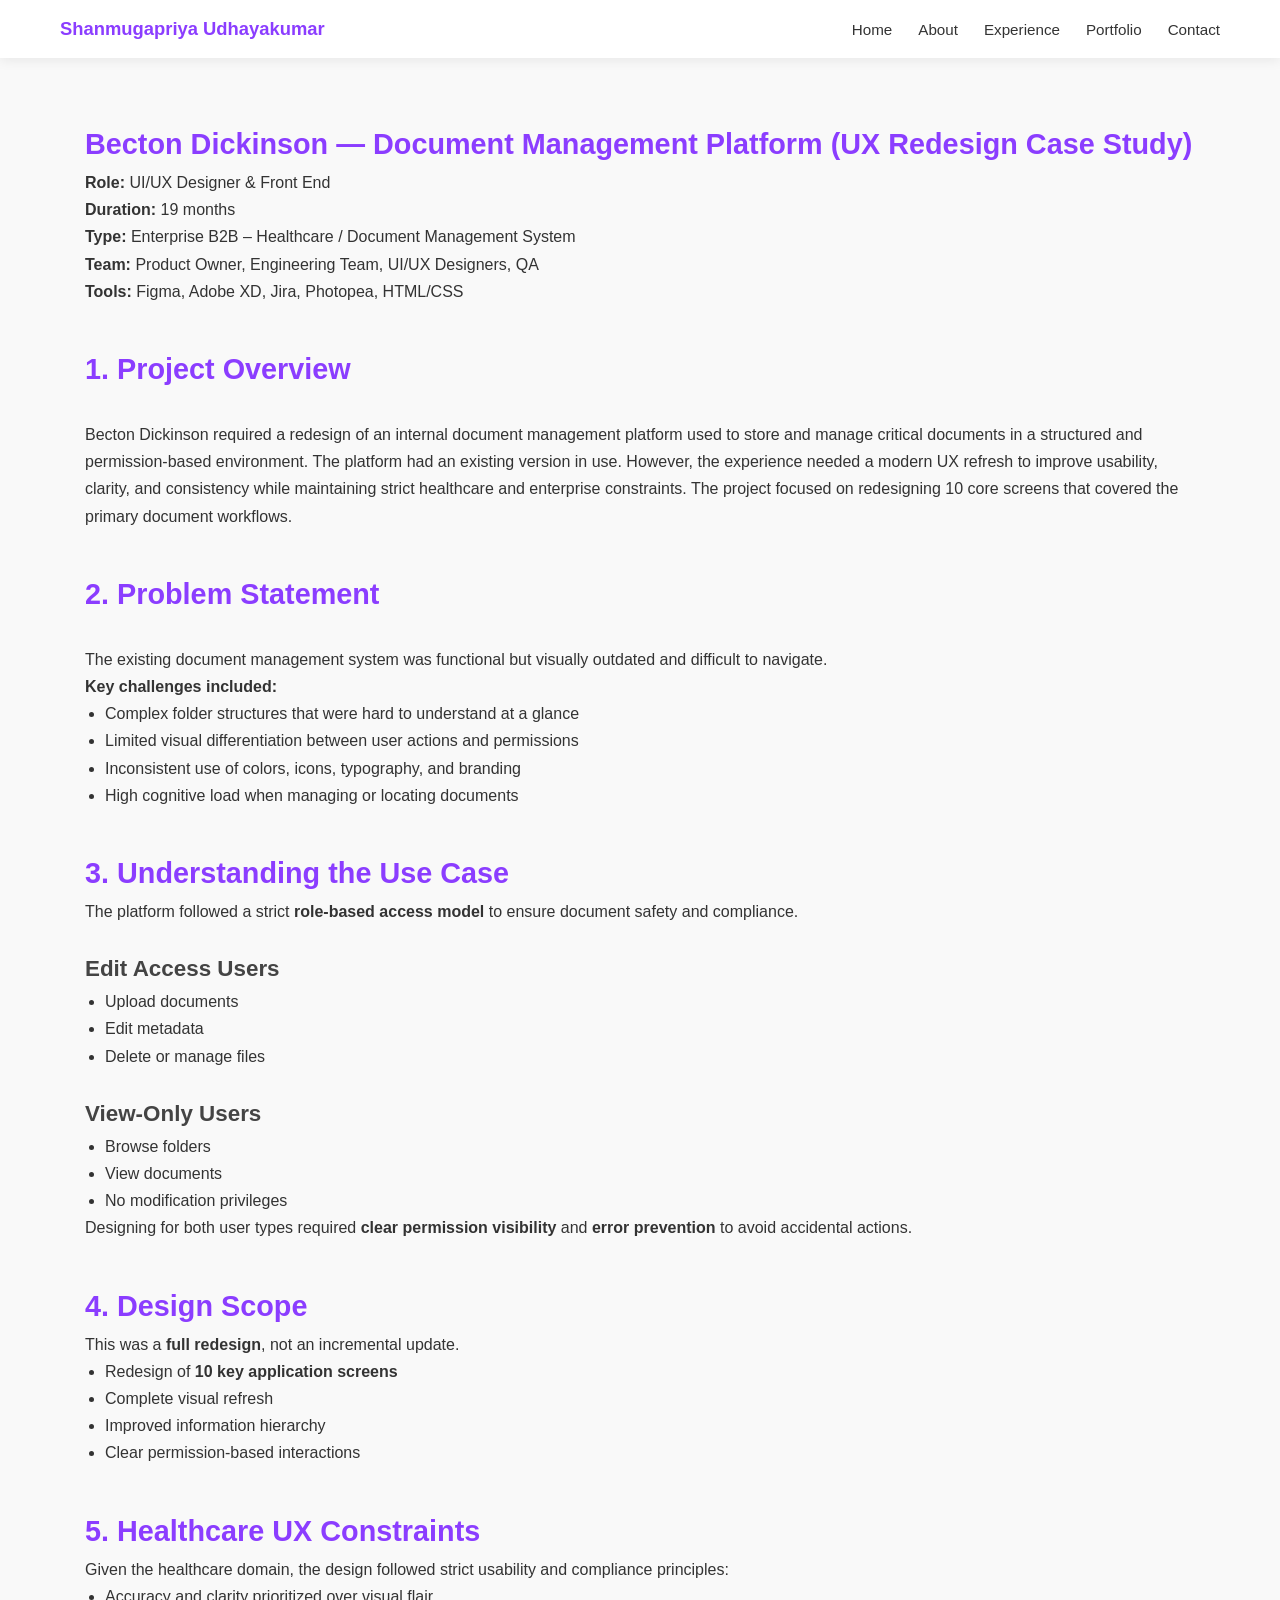
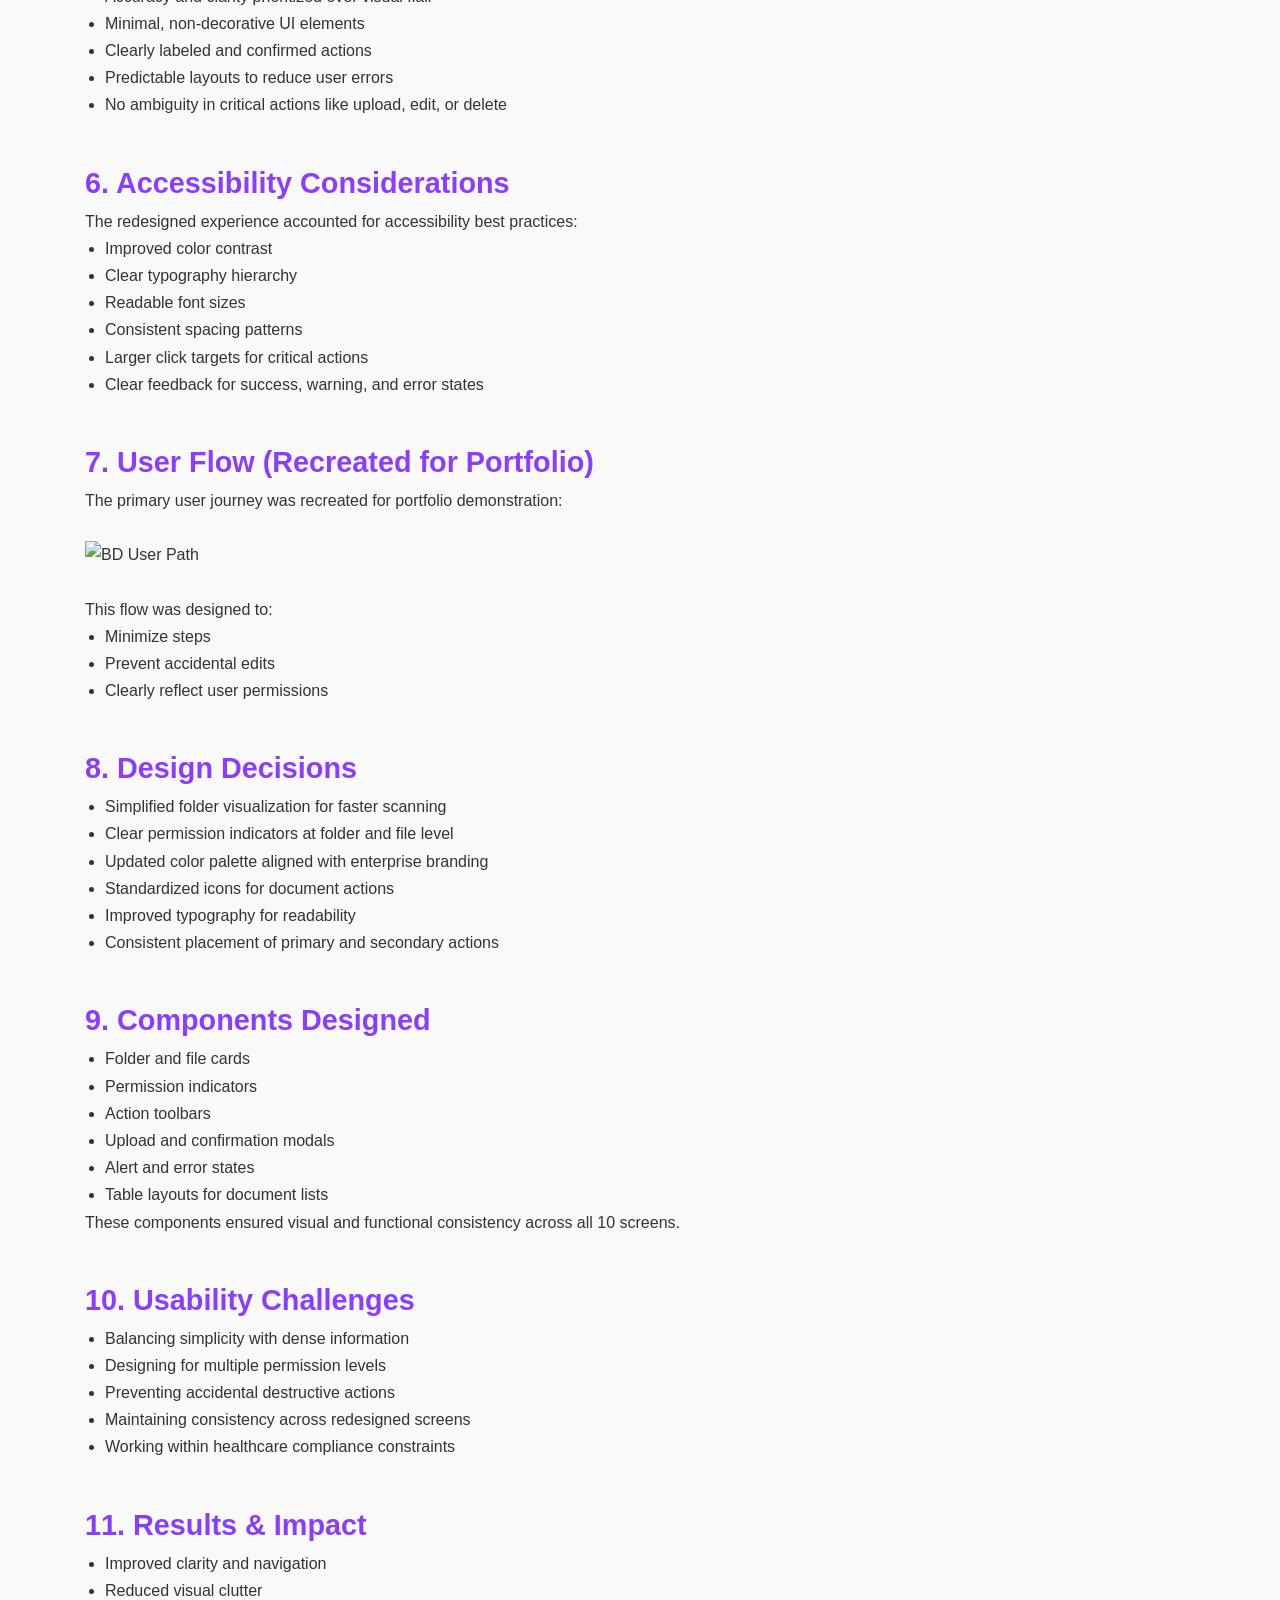
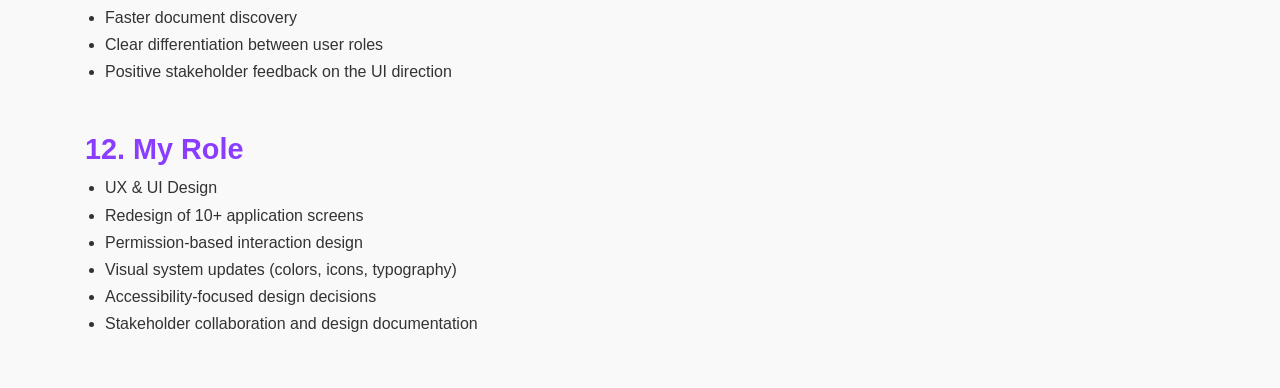
==== projects/bd.html @ 373b6cbd "Add files via upload" ====
<!DOCTYPE html>
<html lang="en">
<head>
    <meta charset="UTF-8">
    <meta name="viewport" content="width=device-width, initial-scale=1.0">
    <title>Becton Dickinson Case Study</title>
    <link rel="stylesheet" href="../css/style.css" />
    <style>
        /* ----------- PAGE CONTENT STYLES ----------- */

        .case-study-container {
            max-width: 1150px;
            margin: 120px auto 50px;
            padding: 0 20px;
            line-height: 1.7;
        }

        .case-study-container h2 {
            margin-top: 40px;
            color: #8b3dff;
            font-size: 1.8rem;
        }

        .case-study-container h3 {
            margin-top: 25px;
            color: #444;
            font-size: 1.4rem;
        }

        .case-study-container p,
        .case-study-container li {
            font-size: 1rem;
            color: #333;
        }

        .case-study-container ul {
            margin-left: 20px;
        }

        /* Responsive */
        @media (max-width: 768px) {
            .case-study-container {
                margin-top: 100px;
            }
            .case-study-container h2 {
                font-size: 1.5rem;
            }
            .case-study-container h3 {
                font-size: 1.2rem;
            }
        }
    </style>
</head>

<body style="background-color: #f9f9f9;">

<header class="cs-navbar">
  <div class="cs-nav-wrapper">

    <div class="cs-logo">
      Shanmugapriya <span>Udhayakumar</span>
    </div>

    <input type="checkbox" id="cs-menu-toggle" />
    <label for="cs-menu-toggle" class="cs-hamburger">
      <span></span>
      <span></span>
      <span></span>
    </label>

    <nav class="cs-nav-links">
      <a href="../index.html#home">Home</a>
      <a href="../index.html#about">About</a>
      <a href="../index.html#experience">Experience</a>
      <a href="../index.html#portfolio">Portfolio</a>
      <a href="../index.html#contact">Contact</a>
    </nav>

  </div>
</header>


<!-- ================= CASE STUDY CONTENT ================= -->

<div class="case-study-container">

    <h2>Becton Dickinson — Document Management Platform (UX Redesign Case Study)</h2>

    <p><strong>Role:</strong> UI/UX Designer & Front End<br>
    <strong>Duration:</strong> 19 months<br>
    <strong>Type:</strong> Enterprise B2B – Healthcare / Document Management System<br>
    <strong>Team:</strong> Product Owner, Engineering Team, UI/UX Designers, QA <br>
    <strong>Tools:</strong> Figma, Adobe XD, Jira, Photopea, HTML/CSS </p>

    <h2>1. Project Overview</h2><br>
    <p>
        Becton Dickinson required a redesign of an internal document management platform used to store and manage critical documents in a structured and permission-based environment.

The platform had an existing version in use. However, the experience needed a modern UX refresh to improve usability, clarity, and consistency while maintaining strict healthcare and enterprise constraints.

The project focused on redesigning 10 core screens that covered the primary document workflows.
    </p>

    

    <h2>2. Problem Statement</h2><br>
    <p>The existing document management system was functional but visually outdated and difficult to navigate.</p>
    <p><strong>Key challenges included:</strong></p>
    <ul>
        <li>Complex folder structures that were hard to understand at a glance</li>
        <li>Limited visual differentiation between user actions and permissions</li>
        <li>Inconsistent use of colors, icons, typography, and branding</li>
        <li>High cognitive load when managing or locating documents</li>

    </ul>
    

    <h2>3. Understanding the Use Case</h2>

<p>The platform followed a strict <strong>role-based access model</strong> to ensure document safety and compliance.</p>

<h3>Edit Access Users</h3>
<ul>
  <li>Upload documents</li>
  <li>Edit metadata</li>
  <li>Delete or manage files</li>
</ul>

<h3>View-Only Users</h3>
<ul>
  <li>Browse folders</li>
  <li>View documents</li>
  <li>No modification privileges</li>
</ul>

<p>
Designing for both user types required <strong>clear permission visibility</strong> and
<strong>error prevention</strong> to avoid accidental actions.
</p>


<h2>4. Design Scope</h2>

<p>This was a <strong>full redesign</strong>, not an incremental update.</p>

<ul>
  <li>Redesign of <strong>10 key application screens</strong></li>
  <li>Complete visual refresh</li>
  <li>Improved information hierarchy</li>
  <li>Clear permission-based interactions</li>
</ul>


<h2>5. Healthcare UX Constraints</h2>

<p>Given the healthcare domain, the design followed strict usability and compliance principles:</p>

<ul>
  <li>Accuracy and clarity prioritized over visual flair</li>
  <li>Minimal, non-decorative UI elements</li>
  <li>Clearly labeled and confirmed actions</li>
  <li>Predictable layouts to reduce user errors</li>
  <li>No ambiguity in critical actions like upload, edit, or delete</li>
</ul>


<h2>6. Accessibility Considerations</h2>

<p>The redesigned experience accounted for accessibility best practices:</p>

<ul>
  <li>Improved color contrast</li>
  <li>Clear typography hierarchy</li>
  <li>Readable font sizes</li>
  <li>Consistent spacing patterns</li>
  <li>Larger click targets for critical actions</li>
  <li>Clear feedback for success, warning, and error states</li>
</ul>


<h2>7. User Flow (Recreated for Portfolio)</h2>

<p>The primary user journey was recreated for portfolio demonstration:</p>

<p>
<br>
<img src="../images/UserPermissionBasedDocumentManagementFlow.png" alt="BD User Path" style="width: 100%; height: 100%;">
</p><br>

<p>This flow was designed to:</p>
<ul>
  <li>Minimize steps</li>
  <li>Prevent accidental edits</li>
  <li>Clearly reflect user permissions</li>
</ul>


<h2>8. Design Decisions</h2>

<ul>
  <li>Simplified folder visualization for faster scanning</li>
  <li>Clear permission indicators at folder and file level</li>
  <li>Updated color palette aligned with enterprise branding</li>
  <li>Standardized icons for document actions</li>
  <li>Improved typography for readability</li>
  <li>Consistent placement of primary and secondary actions</li>
</ul>


<h2>9. Components Designed</h2>

<ul>
  <li>Folder and file cards</li>
  <li>Permission indicators</li>
  <li>Action toolbars</li>
  <li>Upload and confirmation modals</li>
  <li>Alert and error states</li>
  <li>Table layouts for document lists</li>
</ul>

<p>These components ensured visual and functional consistency across all 10 screens.</p>


<h2>10. Usability Challenges</h2>

<ul>
  <li>Balancing simplicity with dense information</li>
  <li>Designing for multiple permission levels</li>
  <li>Preventing accidental destructive actions</li>
  <li>Maintaining consistency across redesigned screens</li>
  <li>Working within healthcare compliance constraints</li>
</ul>


<h2>11. Results & Impact</h2>

<ul>
  <li>Improved clarity and navigation</li>
  <li>Reduced visual clutter</li>
  <li>Faster document discovery</li>
  <li>Clear differentiation between user roles</li>
  <li>Positive stakeholder feedback on the UI direction</li>
</ul>


<h2>12. My Role</h2>

<ul>
  <li>UX & UI Design</li>
  <li>Redesign of 10+ application screens</li>
  <li>Permission-based interaction design</li>
  <li>Visual system updates (colors, icons, typography)</li>
  <li>Accessibility-focused design decisions</li>
  <li>Stakeholder collaboration and design documentation</li>
</ul>

  


</div>

</body>
</html>
---- css/style.css ----
* {
  margin: 0;
  padding: 0;
  box-sizing: border-box;
}

body {
  font-family: 'Inter', sans-serif;
  color: #222;
  background-color: #fff;
}

/* NAVBAR */
.navbar {
  position: fixed;
  top: 0;
  width: 100%;
  background: transparent;
  display: flex;
  justify-content: space-between;
  align-items: center;
  padding: 18px 60px;
  z-index: 1000;
  transition: background 0.2s ease-in-out, box-shadow 0.2s ease-in-out;
}

/* instant background change when scrolled */
body.scrolled .navbar {
  background: #fff;
  box-shadow: 0 2px 10px rgba(0, 0, 0, 0.08);
}

/* LOGO */
.logo {
  font-weight: 700;
  font-size: 1.1rem;
  color: transparent;
  transition: color 0.2s ease-in-out;
}

body.scrolled .logo {
  color: #8b3dff;
}

.logo span {
  font-weight: 700;
}

/* NAV LINKS */
.nav-links {
  display: flex;
  list-style: none;
  gap: 25px;
}

.nav-links a {
  text-decoration: none;
  color: #fff;
  font-weight: 500;
  transition: color 0.2s ease-in-out;
}

body.scrolled .nav-links a {
  color: #000;
}

.nav-links a:hover {
  opacity: 0.8;
}

/* HAMBURGER MENU */
.menu-toggle {
  display: none;
}

.menu-icon {
  display: none;
  font-size: 1.8rem;
  cursor: pointer;
  color: #8b3dff;
  transition: color 0.2s ease-in-out;
}

/* RESPONSIVE STYLES */

@media (max-width: 1024px) {
  .navbar {
    background: #fff;
    padding: 15px 30px;
    box-shadow: 0 2px 10px rgba(0, 0, 0, 0.08);
    position: fixed;
    top: 0;
    width: 100%;
  }

  /* Always visible logo on smaller devices */
  .logo {
    font-size: 1rem;
    color: #8b3dff;
  }

  .nav-links {
    position: absolute;
    top: 47px;
    right: 0;
    width: 100%;
    background: #fff;
    flex-direction: column;
    align-items: center;
    display: none;
    gap: 20px;
    padding: 20px 0;
    box-shadow: 0 2px 10px rgba(0, 0, 0, 0.08);
  }

  .nav-links a {
    color: #8b3dff;
  }

  /* Hamburger icon visible always */
  .menu-icon {
    display: block;
    position: absolute;
    right: 30px;
    
    color: #8b3dff;
  }

  .menu-toggle:checked + .menu-icon + nav .nav-links {
    display: flex;
  }

  /* Disable scroll effect on mobile/tablet */
  body.scrolled .navbar {
    background: #fff;
    box-shadow: 0 2px 10px rgba(0, 0, 0, 0.08);
  }

  body.scrolled .logo {
    color: #8b3dff;
  }
}

/* HERO SECTION */
.hero {
  background: #8b3dff;
  color: #fff;
  display: flex;
  align-items: center;
  justify-content: space-between;
  padding: 180px 60px;
  flex-wrap: wrap;
  gap: 40px;
}

.hero-content {
  flex: 1 1 500px;
  max-width: 600px;
  margin-left: 100px; /* bring content slightly right */
}

.hero h1 {
  font-size: 3.2rem;
  line-height: 1.2;
  margin: 10px 0;
}

.hero h3 {
  margin-bottom: 20px;
}

.hero p {
  margin-bottom: 25px;
  line-height: 1.6;
}

.hero-buttons {
  display: flex;
  gap: 15px;
  flex-wrap: wrap;
}

.btn {
  padding: 12px 24px;
  border-radius: 25px;
  text-decoration: none;
  font-weight: 600;
  transition: all 0.3s ease;
}

.primary {
  background: #f06292;
  color: #fff;
}

.secondary {
  background: #fff;
  color: #8b3dff;
}

.outline {
  background: rgba(255, 255, 255, 0.1);
  border: 1px solid #fff;
  color: #fff;
}

.btn:hover {
  transform: scale(1.05);
}

/* HERO IMAGE */
.hero-img {
  flex: 1 1 300px;
  display: flex;
  align-items: center;
  justify-content: center;
  margin-right: 40px; /* bring image slightly left */
}

.img-circle {
  width: 304px;
  height: 304px;
  border-radius: 50%;
  background: #ffeb3b;
  border: 8px solid #e85dff;
  display: flex;
  align-items: center;
  justify-content: center;
  overflow: hidden;
  box-shadow: 0 10px 25px rgba(0, 0, 0, 0.2);
}

.img-circle img {
  width: 100%;
  height: auto;
}

/* RESPONSIVE DESIGN */
@media (max-width: 1024px) {
  .hero {
    padding: 120px 40px;
    flex-direction: column-reverse;
    text-align: center;
  }

  .hero-content {
    margin-left: 0;
  }

  .hero-img {
    margin-right: 0;
    margin-bottom: 30px;
  }
}

@media (max-width: 600px) {
  .hero {
    padding: 100px 30px;
  }

  .hero h1 {
    font-size: 2.2rem;
  }

  .img-circle {
    width: 250px;
    height: 250px;
  }
}


/* ABOUT SECTION */
.about {
  padding: 120px 80px;
  background: #f9f9f9;
}

.about h2 {
  text-align: center;
  font-size: 2rem;
  margin-bottom: 10px;
}

.subtitle {
  text-align: center;
  color: #666;
  margin-bottom: 50px;
}

.about-container {
  display: flex;
  justify-content: space-between;
  gap: 60px;
  flex-wrap: wrap;
}

.about-text {
  flex: 1;
  min-width: 320px;
}

.about-text p {
  line-height: 1.6;
  margin-bottom: 15px;
}

.about-cards {
  display: flex;
  gap: 20px;
  margin-top: 25px;
  flex-wrap: wrap;
}

.card {
  background: #fff;
  border-radius: 10px;
  box-shadow: 0 3px 8px rgba(0,0,0,0.1);
  padding: 20px;
  text-align: center;
  flex: 1;
}

.card i {
  font-size: 24px;
  display: block;
  margin-bottom: 10px;
}

.education {
  flex: 1;
  min-width: 320px;
}

.education h3 {
  margin-bottom: 20px;
}

.education ul {
  list-style: none;
  display: flex;
  flex-direction: column;
  gap: 15px;
}

.education li {
  background: #fff;
  border-left: 4px solid #8b3dff;
  padding: 15px 20px;
  border-radius: 6px;
  box-shadow: 0 2px 8px rgba(0,0,0,0.1);
}

.education span {
  font-size: 0.9rem;
  color: #666;
}

/* WHY DESIGNING */
.why-designing {
  position: relative;
  background: linear-gradient(135deg, #f8f4ff, #ffffff);
  text-align: center;
  padding: 120px 80px;
  overflow: hidden;
}

.why-designing h2 {
  color: #8b3dff;
  font-size: 2rem;
  margin-bottom: 40px;
}

.why-designing p {
  max-width: 900px;
  margin: 0 auto 25px;
  color: #333;
  line-height: 1.7;
  font-size: 1.05rem;
}

/* FLOATING ICONS NEAR TEXT */
.float-icon {
  position: absolute;
  font-size: 1.8rem;
  color: #8b3dff;
  opacity: 0.5;
  user-select: none;
  animation: float 3s ease-in-out infinite;
}

/* Gentle float animation */
@keyframes float {
  0%, 100% { transform: translateY(0); }
  50% { transform: translateY(-8px); }
}

/* New placement — near content */
.icon-1 { top: 90px; left: 15%; animation-delay: 0s; }
.icon-2 { top: 230px; right: 12%; animation-delay: 0.5s; }
.icon-3 { bottom: 150px; left: 18%; animation-delay: 1s; }
.icon-4 { bottom: 90px; right: 15%; animation-delay: 1.5s; }

/* RESPONSIVE */
@media (max-width: 992px) {
  .float-icon {
    font-size: 1.4rem;
    opacity: 0.45;
  }
  .icon-1 { left: 10%; }
  .icon-2 { right: 8%; }
  .icon-3 { left: 12%; }
  .icon-4 { right: 10%; }
}

@media (max-width: 600px) {
  .float-icon {
    font-size: 1.1rem;
    opacity: 0.4;
  }
  .icon-1 { top: 70px; left: 8%; }
  .icon-2 { top: 180px; right: 6%; }
  .icon-3 { bottom: 130px; left: 10%; }
  .icon-4 { bottom: 70px; right: 8%; }
}


/* SKILLS SECTION */
.skills-section {
  padding: 120px 80px;
  background: #fff;
  text-align: center;
}

.skills-section h2 {
  font-size: 2rem;
  margin-bottom: 10px;
}

.skills-section .subtitle {
  color: #666;
  margin-bottom: 50px;
}

.skills-grid {
  display: grid;
  grid-template-columns: repeat(auto-fit, minmax(250px, 1fr));
  gap: 30px;
}

.skill-card {
  background: #f9f9f9;
  border-radius: 16px;
  padding: 30px;
  text-align: left;
  box-shadow: 0 4px 10px rgba(0,0,0,0.05);
  transition: all 0.3s;
}

.skill-card:hover {
  transform: translateY(-5px);
  box-shadow: 0 6px 15px rgba(0,0,0,0.1);
}

.skill-card h3 {
  font-size: 1.2rem;
  margin-bottom: 15px;
  color: #222;
}

.skill-card h3 span {
  margin-right: 8px;
}

.tags {
  display: flex;
  flex-wrap: wrap;
  gap: 8px;
}

.tags span {
  background: #fff;
  padding: 6px 12px;
  border-radius: 20px;
  border: 1px solid #ddd;
  font-size: 0.9rem;
  color: #444;
}

/* WORK EXPERIENCE */

.experience-section {
  background: #f9f9f9;
  padding: 120px 80px;
  text-align: center;
}

.experience-section h2 {
  font-size: 2rem;
  margin-bottom: 10px;
}

.experience-section .subtitle {
  color: #666;
  margin-bottom: 60px;
}

.timeline {
  position: relative;
  max-width: 800px;
  margin: 0 auto;
  display: flex;
  flex-direction: column;
  gap: 40px;
}

.timeline::before {
  content: "";
  position: absolute;
  left: 20px;
  top: 0;
  bottom: 0;
  width: 3px;
  background: #d3b5ff;
}

.timeline-item {
  display: flex;
  align-items: flex-start;
  gap: 20px;
  position: relative;
}

.timeline-icon {
  background: rgb(233 213 255);
  color: #fff;
  font-size: 20px;
  padding: 10px;
  border-radius: 50%;
  width: 45px;
  height: 45px;
  display: flex;
  align-items: center;
  justify-content: center;
  box-shadow: 0 3px 8px rgba(0, 0, 0, 0.15);
  transition: all 0.3s ease;
}

.timeline-content {
  background: #fff;
  padding: 20px 25px;
  border-radius: 12px;
  box-shadow: 0 3px 8px rgba(0, 0, 0, 0.1);
  text-align: left;
  flex: 1;
  transition: all 0.3s ease;
}

.timeline-content h3 {
  font-size: 1.1rem;
  font-weight: 600;
  margin-bottom: 5px;
}

.company {
  color: #8b3dff;
  font-weight: 500;
  margin-bottom: 3px;
}

/*.date {
  color: #666;
  font-size: 0.9rem;
} */

/* LIGHT COLOR VARIATION ON HOVER */
.timeline-item:hover .timeline-content {
  background: #f7f0ff; /* Light lavender shade */
  box-shadow: 0 6px 20px rgba(139, 61, 255, 0.15);
  transform: translateY(-4px);
}

.timeline-item:hover .timeline-icon {
  background: #d9bfff; /* Softer purple */
  color: #fff;
  box-shadow: 0 4px 12px rgba(139, 61, 255, 0.25);
  transform: scale(1.05);
}

/* RESPONSIVE */
@media (max-width: 768px) {
  .why-designing,
  .skills-section,
  .experience-section {
    padding: 80px 30px;
  }

  .timeline::before {
    left: 10px;
  }

  .timeline-item {
    gap: 15px;
  }

  .timeline-icon {
    width: 40px;
    height: 40px;
    font-size: 18px;
  }
}

/* FEATURED PROJECTS */
.featured-projects {
  background: #fff;
  padding: 120px 80px;
  text-align: center;
}

.featured-projects h2 {
  font-size: 2rem;
  font-weight: 700;
  margin-bottom: 8px;
  color: #222;
}

.featured-projects .subtitle {
  color: #666;
  margin-bottom: 60px;
}

.projects-grid {
  display: grid;
  grid-template-columns: repeat(auto-fit, minmax(340px, 1fr));
  gap: 40px;
  justify-content: center;
}

/* CARD STYLING */
.project-card {
  background: #fff;
  border-radius: 20px;
  overflow: hidden;
  box-shadow: 0 5px 15px rgba(0, 0, 0, 0.08);
  transition: all 0.3s ease;
  display: flex;
  flex-direction: column;
}

.project-card:hover {
  transform: translateY(-8px);
  box-shadow: 0 10px 25px rgba(0, 0, 0, 0.15);
}

/* Gradient Headers */
.project-header {
  padding: 25px;
  color: #fff;
  border-top-left-radius: 20px;
  border-top-right-radius: 20px;
}

.project-card.cartier .project-header {
  background: linear-gradient(135deg, #2b2b2b, #a58b68);
}

.project-card.loanlogics .project-header {
  background: linear-gradient(135deg, #5a00d6, #9d4dff);
}

.project-card.becton .project-header {
  background: linear-gradient(135deg, #b30086, #d85bff);
}

/* Photo Inspiration Application */
.project-card.photoapp .project-header {
  background: linear-gradient(135deg, #0072ff, #00c6ff); /* blue gradient */
}


.project-header h3 {
  font-size: 1.4rem;
  font-weight: 700;
  margin-bottom: 5px;
}

.project-header .date {
  font-size: 0.9rem;
  opacity: 0.9;
}

/* BODY */
.project-body {
  padding: 28px;
  text-align: left;
}

.project-body .desc {
  color: #444;
  line-height: 1.6;
  margin-bottom: 15px;
}

.project-body h4 {
  font-size: 1rem;
  color: #111;
  margin-bottom: 10px;
  font-weight: 600;
}



/* Bulleted List */
.project-body ul {
  list-style: disc;
  margin-left: 20px;
  margin-bottom: 20px;
  line-height: 1.7;
}

.project-body ul li {
  margin-bottom: 8px;
  color: #000; /* text stays black */
}

.project-body ul li::marker {
  color: rgb(147, 51, 234); /* only bullet is purple */
  font-size: 1.2rem; /* increase bullet size slightly */
}


/* Tags */
.tags {
  display: flex;
  flex-wrap: wrap;
  gap: 8px;
  margin-bottom: 18px;
}

.tags span {
  background: rgba(139, 61, 255, 0.1);
  color: #8b3dff;
  padding: 6px 12px;
  border-radius: 20px;
  font-size: 0.85rem;
  font-weight: 500;
}

/* Button + Arrow Animation */
.project-btn {
  display: inline-flex;
  align-items: center;
  justify-content: center;
  gap: 6px;
  padding: 12px 18px;
  background: linear-gradient(135deg, #7c2fff, #a96dff);
  color: #fff;
  border-radius: 12px;
  text-decoration: none;
  font-weight: 600;
  transition: all 0.3s ease;
}

.project-btn .arrow {
  transition: transform 0.3s ease;
}

.project-btn:hover {
  background: linear-gradient(135deg, #5e1bcc, #8b3dff);
  transform: translateY(-2px);
}

.project-btn:hover .arrow {
  transform: translateX(4px);
}

/* POPUP OVERLAY */
.popup-overlay {
  display: none;
  position: fixed;
  top: 0; left: 0;
  width: 100%; height: 100%;
  background: rgba(0,0,0,0.6);
  backdrop-filter: blur(4px);
  justify-content: center;
  align-items: center;
  z-index: 9999;
}

.popup-overlay:target {
  display: flex;
}

.popup-content {
  background: #fff;
  padding: 40px;
  border-radius: 16px;
  max-width: 720px;
  width: 90%;
  text-align: left;
  box-shadow: 0 10px 30px rgba(0,0,0,0.25);
  animation: fadeIn 0.3s ease;
  position: relative;
}

.popup-content h3 {
  font-size: 1.5rem;
  color: #222;
  margin-bottom: 10px;
  font-weight: 700;
}

.popup-content h4.project-subtitle {
  color: #8b3dff;
  margin-bottom: 15px;
  font-weight: 600;
}

.popup-content ul {
  list-style: disc;
  margin-left: 20px;
  line-height: 1.7;
  color: #333;
}

.close-btn {
  position: absolute;
  top: 20px;
  right: 30px;
  text-decoration: none;
  font-size: 2rem;
  color: #666;
  transition: 0.3s;
}

.close-btn:hover {
  color: #000;
}

/* RESPONSIVE */
@media (max-width: 768px) {
  .featured-projects {
    padding: 80px 40px;
  }

  .projects-grid {
    grid-template-columns: 1fr;
    gap: 30px;
  }

  .popup-content {
    padding: 30px;
  }
}

@keyframes fadeIn {
  from { opacity: 0; transform: scale(0.95); }
  to { opacity: 1; transform: scale(1); }
}


/* LL-process-images */
.LL-process-images {
  display: grid;
  grid-template-columns: repeat(auto-fit, minmax(220px, 1fr));
  gap: 20px;
  max-width: 900px;
  margin: 20px 0 40px;
}

.LL-process-images img {
  width: 100%;
  height: auto;
  border-radius: 10px;
  box-shadow: 0 6px 18px rgba(0, 0, 0, 0.12);
}


/* CHALLENGES SECTION */
.challenges-section {
  background: linear-gradient(135deg, #faf7ff, #ffffff);
  text-align: center;
  padding: 120px 80px;
}

.challenges-section h2 {
  color: #8b3dff;
  font-size: 2rem;
  margin-bottom: 10px;
}

.challenges-section .subtitle {
  color: #666;
  font-size: 1.05rem;
  margin-bottom: 60px;
}

.challenge-container {
  display: flex;
  flex-direction: column;
  gap: 25px;
  max-width: 900px;
  margin: 0 auto;
}

.challenge-card {
  background: #fff;
  border-left: 5px solid #d3b5ff;
  padding: 25px 30px;
  border-radius: 10px;
  box-shadow: 0 4px 12px rgba(0, 0, 0, 0.05);
  text-align: left;
  transition: all 0.3s ease;
  position: relative;
}

.challenge-card:hover {
  background: #f7f0ff;
  transform: translateY(-4px);
  box-shadow: 0 8px 18px rgba(139, 61, 255, 0.15);
  border-left-color: #8b3dff;
}

.challenge-card p {
  color: #333;
  font-size: 1.05rem;
  line-height: 1.7;
  margin: 0;
}

.challenge-card::before {
  content: "💡";
  position: absolute;
  left: -38px;
  top: 22px;
  font-size: 1.2rem;
  opacity: 0.8;
}

/* INTRO CARD (first paragraph) */
.intro-card {
  border-left-color: #b18cff;
  background: #faf7ff;
}

/* RESPONSIVE */
@media (max-width: 768px) {
  .challenges-section {
    padding: 80px 30px;
  }

  .challenge-card {
    padding: 20px;
  }

  .challenge-card::before {
    left: -28px;
    top: 18px;
  }
}

@media (max-width: 480px) {
  .challenge-card {
    border-left-width: 4px;
    border-radius: 8px;
  }

  .challenge-card::before {
    display: none; /* Hide icons on very small screens for cleaner layout */
  }
}

/* Popup Background */
.popup-overlay {
  position: fixed;
  top: 0;
  left: 0;
  width: 100%;
  height: 100%;
  background: rgba(0,0,0,0.6);
  display: none;
  justify-content: center;
  align-items: center;
  z-index: 9999;
  padding: 20px;
}

/* Popup Box */
.popup-container {
  background: #fff;
  width: 90%;
  max-width: 800px;
  max-height: 90vh;
  overflow-y: auto;
  padding: 25px;
  border-radius: 12px;
  position: relative;
  box-sizing: border-box;
}

/* Close button */
.close-popup {
  position: absolute;
  right: 15px;
  top: 10px;
  font-size: 28px;
  cursor: pointer;
  color: #333;
}

/* Responsive Video Wrapper */
.responsive-video {
  width: 100%;
  position: relative;
  padding-bottom: 56.25%; /* 16:9 ratio */
  margin-bottom: 20px;
}

.responsive-video video {
  position: absolute;
  width: 100%;
  height: 100%;
  border-radius: 10px;
  object-fit: cover;
}

/* Process Images */
.process-image {
  width: 100%;
  margin: 15px 0;
  border-radius: 10px;
  object-fit: contain;
}

/* Scrollbar inside popup */
.popup-container::-webkit-scrollbar {
  width: 8px;
}

.popup-container::-webkit-scrollbar-thumb {
  background: #ccc;
  border-radius: 4px;
}


/* ===== Services Section ===== */
.services {
  padding: 120px 80px;
  background-color: #fff;
  text-align: center;
}

.services .section-title {
  font-size: 2.2rem;
  font-weight: 700;
  margin-bottom: 10px;
  color: #111;
}

.services .section-subtitle {
  color: #666;
  font-size: 1rem;
  margin-bottom: 60px;
}

.services-container {
  display: grid;
  grid-template-columns: repeat(auto-fit, minmax(320px, 1fr));
  gap: 40px;
  max-width: 1100px;
  margin: 0 auto;
}

.service-card {
  background: #fff;
  border-radius: 20px;
  box-shadow: 0 4px 20px rgba(0, 0, 0, 0.08);
  padding: 40px 30px;
  text-align: left;
  transition: all 0.3s ease;
}

.service-card:hover {
  transform: translateY(-8px);
  box-shadow: 0 10px 25px rgba(0, 0, 0, 0.12);
}

.service-icon {
  width: 50px;
  height: 50px;
  border-radius: 12px;
  display: flex;
  align-items: center;
  justify-content: center;
  margin-bottom: 25px;
  font-size: 1.4rem;
  color: #fff;
}

.icon-purple {
  background: #7c3aed;
}

.icon-pink {
  background: #ec4899;
}

.service-card h3 {
  font-size: 1.2rem;
  font-weight: 600;
  color: #222;
  margin-bottom: 15px;
}

.service-card p {
  color: #555;
  font-size: 0.95rem;
  margin-bottom: 20px;
  line-height: 1.6;
}

.service-card ul {
  list-style: none;
  padding-left: 0;
}

.service-card ul li {
  color: #6b21a8;
  font-size: 0.95rem;
  margin-bottom: 8px;
  display: flex;
  align-items: center;
}

.service-card ul li::before {
  content: "•";
  color: #8b3dff;
  font-size: 1.2rem;
  margin-right: 8px;
}

/* Responsive */
@media (max-width: 768px) {
  .services {
    padding: 80px 30px;
  }

  .services-container {
    gap: 25px;
  }

  .service-card {
    padding: 30px 25px;
  }
}


@keyframes fadeIn {
  from { opacity: 0; transform: translateY(-10px); }
  to { opacity: 1; transform: translateY(0); }
}

/* Let's Work Together Section */
.work-together {
  background: linear-gradient(135deg, #7c3aed, #ec4899);
  color: #fff;
  text-align: center;
  padding: 120px 60px;
  position: relative;
  overflow: hidden;
}

.work-content {
  max-width: 800px;
  margin: 0 auto;
  z-index: 2;
  position: relative;
}

.work-together h2 {
  font-size: 2.5rem;
  font-weight: 700;
  margin-bottom: 20px;
}

.work-together p {
  font-size: 1.1rem;
  line-height: 1.7;
  color: #fce7f3;
  margin-bottom: 40px;
}

.work-buttons {
  display: flex;
  justify-content: center;
  gap: 20px;
  flex-wrap: wrap;
}

.work-together .btn.primary {
  background: #fff;
  color: #8b3dff;
}

.work-together .btn.outline {
  border: 2px solid #fff;
  color: #fff;
  background: transparent;
}

.work-together .btn:hover {
  transform: scale(1.07);
}

/* Footer */
.footer {
  background: #111;
  color: #aaa;
  text-align: center;
  padding: 20px 0;
  font-size: 0.9rem;
}

@media (max-width: 768px) {
  .work-together {
    padding: 80px 30px;
  }
  .work-together h2 {
    font-size: 2rem;
  }
  .work-together p {
    font-size: 1rem;
  }
}


/* RESPONSIVE */
@media (max-width: 768px) {
  .featured-projects {
    padding: 80px 30px;
  }
  .popup-content {
    padding: 30px;
  }
}




/* RESPONSIVE */
@media (max-width: 900px) {
  .hero {
    padding: 140px 30px;
    flex-direction: column;
    text-align: center;
  }

  .hero-buttons {
    justify-content: center;
  }

  .hero-img {
    margin-top: 40px;
  }

  .about {
    padding: 80px 30px;
  }

  .about-container {
    flex-direction: column;
  }
}


/* ================= CASE STUDY NAVBAR ================= */

.cs-navbar {
  position: fixed;
  top: 0;
  width: 100%;
  background: #ffffff;
  z-index: 999;
  box-shadow: 0 2px 12px rgba(0, 0, 0, 0.08);
}

.cs-nav-wrapper {
  max-width: 1200px;
  margin: auto;
  padding: 18px 20px;
  display: flex;
  align-items: center;
  justify-content: space-between;
}

/* Logo */
.cs-logo {
  font-size: 1.15rem;
  font-weight: 600;
  
  color: #8b3dff
}

.cs-logo span {
  color: #8b3dff;
}

/* Desktop Links */
.cs-nav-links {
  display: flex;
  gap: 26px;
}

.cs-nav-links a {
  text-decoration: none;
  font-size: 0.95rem;
  color: #333;
  font-weight: 500;
}

.cs-nav-links a:hover {
  color: #8b3dff;
}

/* Hamburger */
#cs-menu-toggle {
  display: none;
}

.cs-hamburger {
  display: none;
  flex-direction: column;
  cursor: pointer;
}

.cs-hamburger span {
  width: 25px;
  height: 3px;
  background: #333;
  margin-bottom: 5px;
  border-radius: 2px;
}

/* ================= MOBILE ================= */

@media (max-width: 1024px) {
  .cs-hamburger {
    display: flex;
  }

  .cs-nav-links {
    position: absolute;
    top: 70px;
    left: 0;
    width: 100%;
    background: #ffffff;
    flex-direction: column;
    gap: 18px;
    padding: 24px 20px;
    display: none;
    box-shadow: 0 10px 22px rgba(0, 0, 0, 0.12);
  }

  #cs-menu-toggle:checked ~ .cs-nav-links {
    display: flex;
  }
}
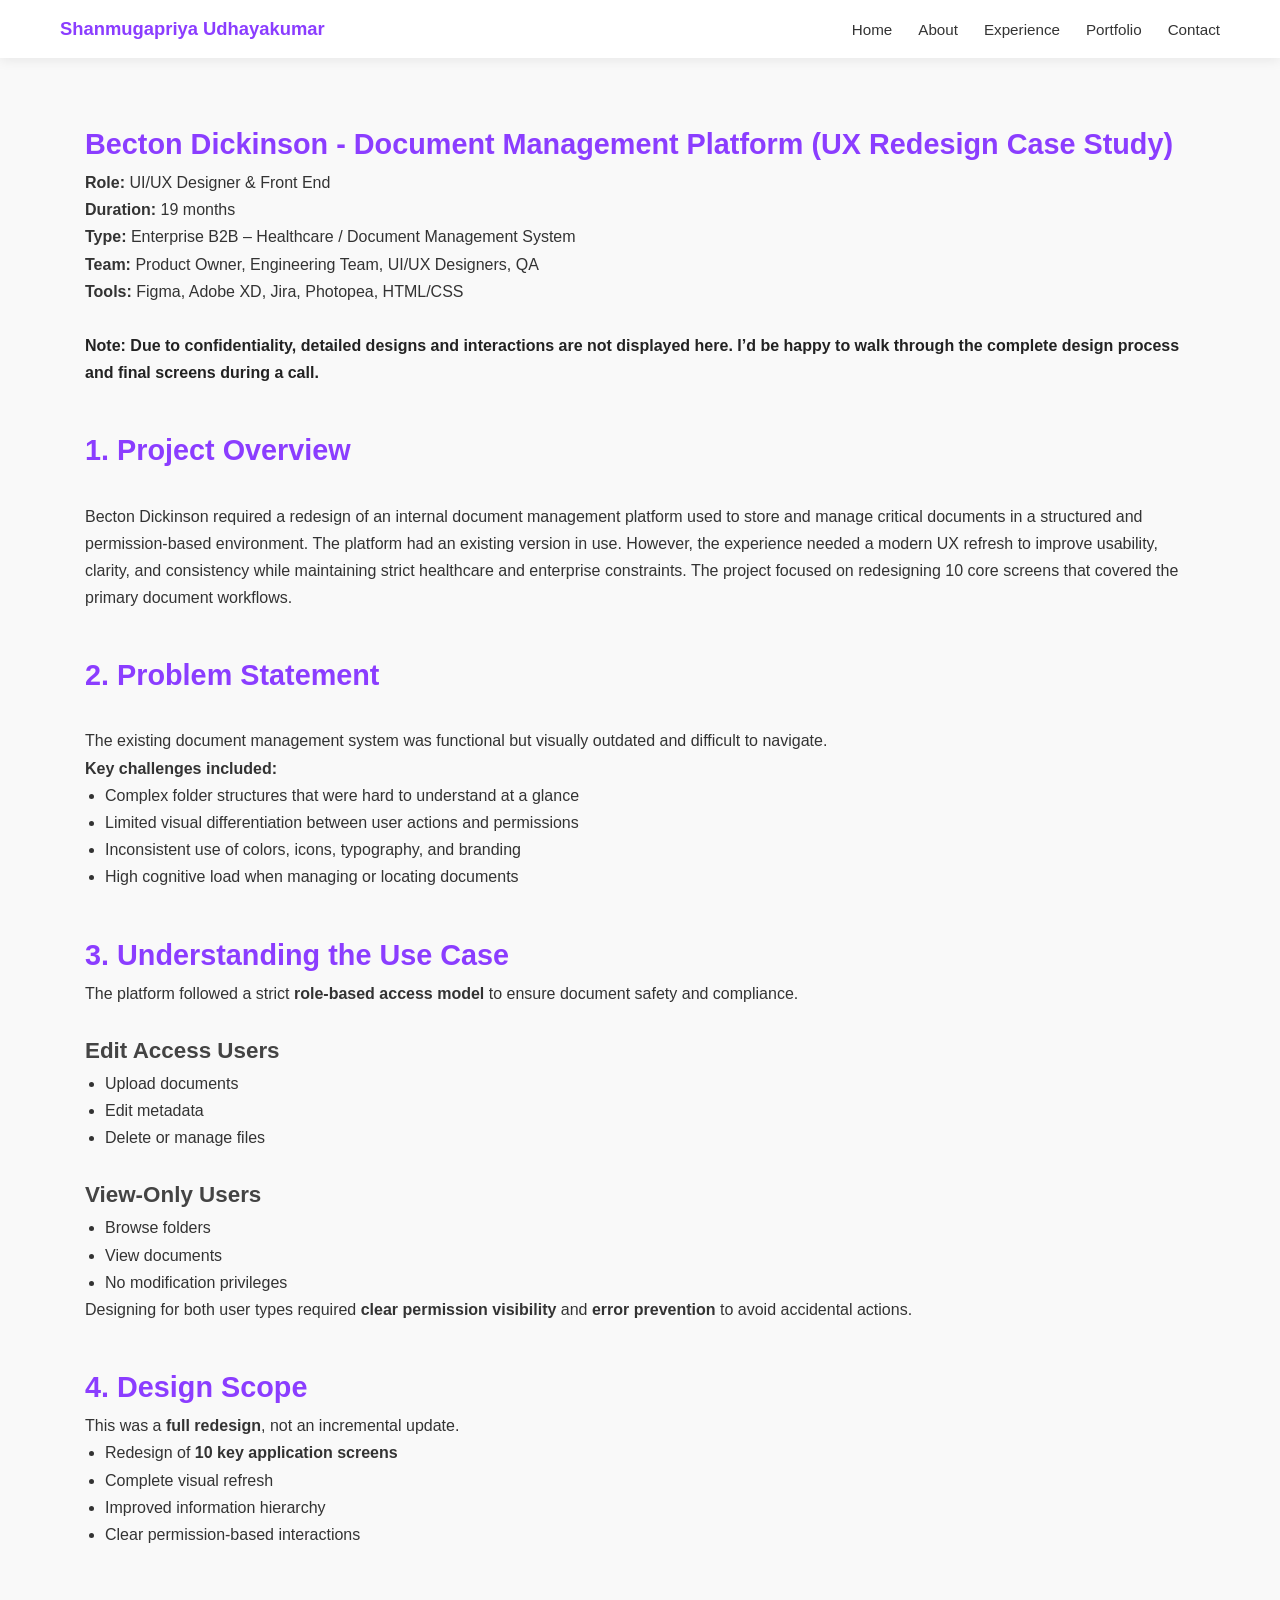
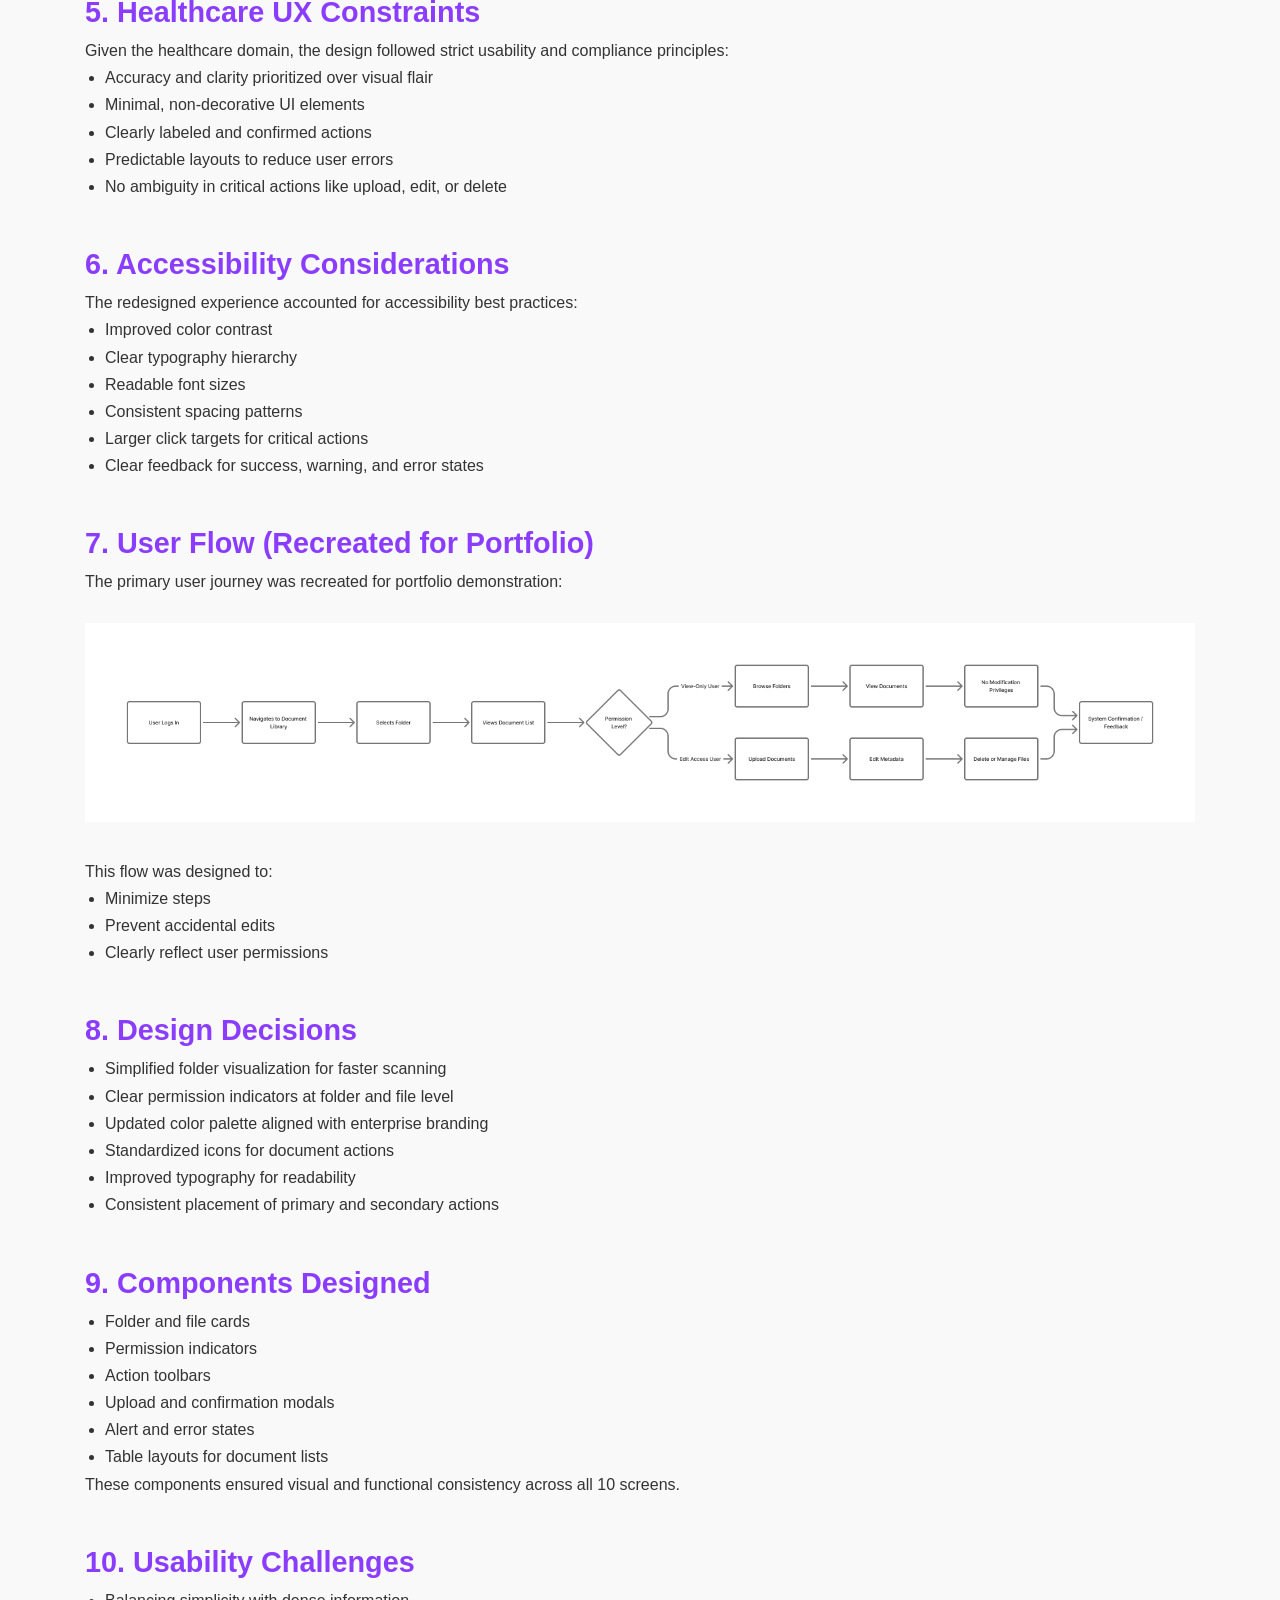
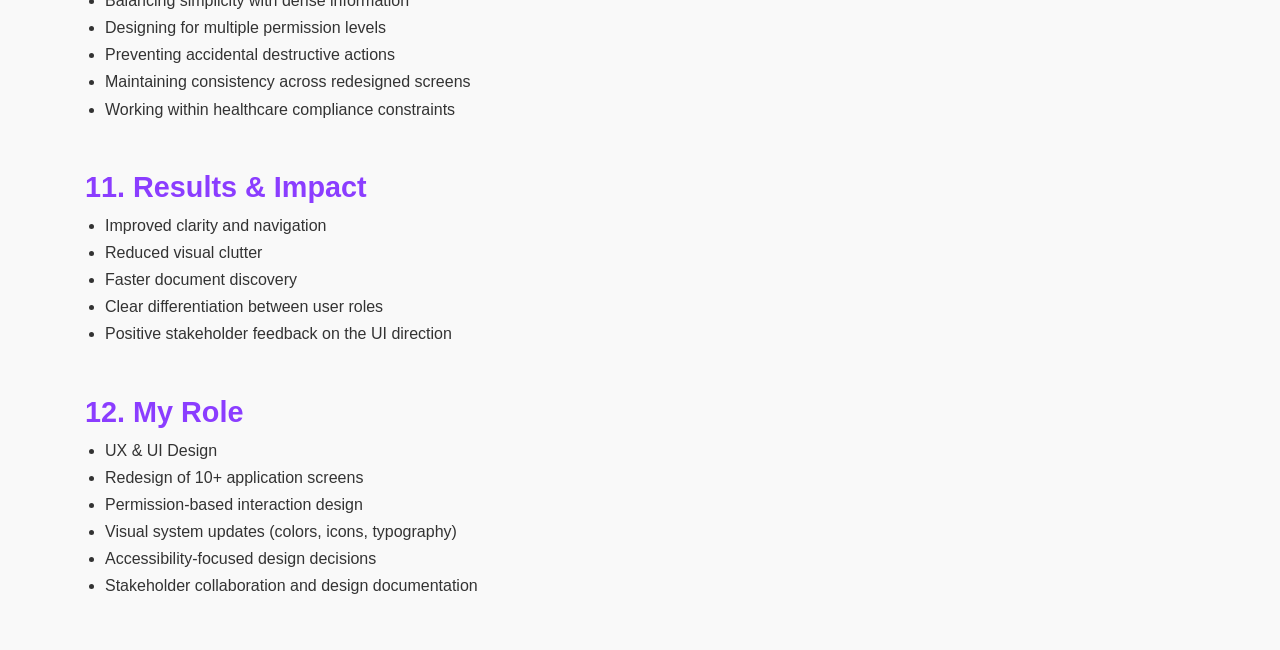
==== commit bb1ae006: "Update bd.html" ====
--- a/projects/bd.html
+++ b/projects/bd.html
@@ -84,13 +84,16 @@
 
 <div class="case-study-container">
 
-    <h2>Becton Dickinson — Document Management Platform (UX Redesign Case Study)</h2>
+    <h2>Becton Dickinson - Document Management Platform (UX Redesign Case Study)</h2>
 
     <p><strong>Role:</strong> UI/UX Designer & Front End<br>
     <strong>Duration:</strong> 19 months<br>
     <strong>Type:</strong> Enterprise B2B – Healthcare / Document Management System<br>
     <strong>Team:</strong> Product Owner, Engineering Team, UI/UX Designers, QA <br>
     <strong>Tools:</strong> Figma, Adobe XD, Jira, Photopea, HTML/CSS </p>
+
+    <br>
+    <strong>Note: Due to confidentiality, detailed designs and interactions are not displayed here. I’d be happy to walk through the complete design process and final screens during a call.</strong>
 
     <h2>1. Project Overview</h2><br>
     <p>
@@ -261,3 +264,4 @@
 
 </body>
 </html>
+
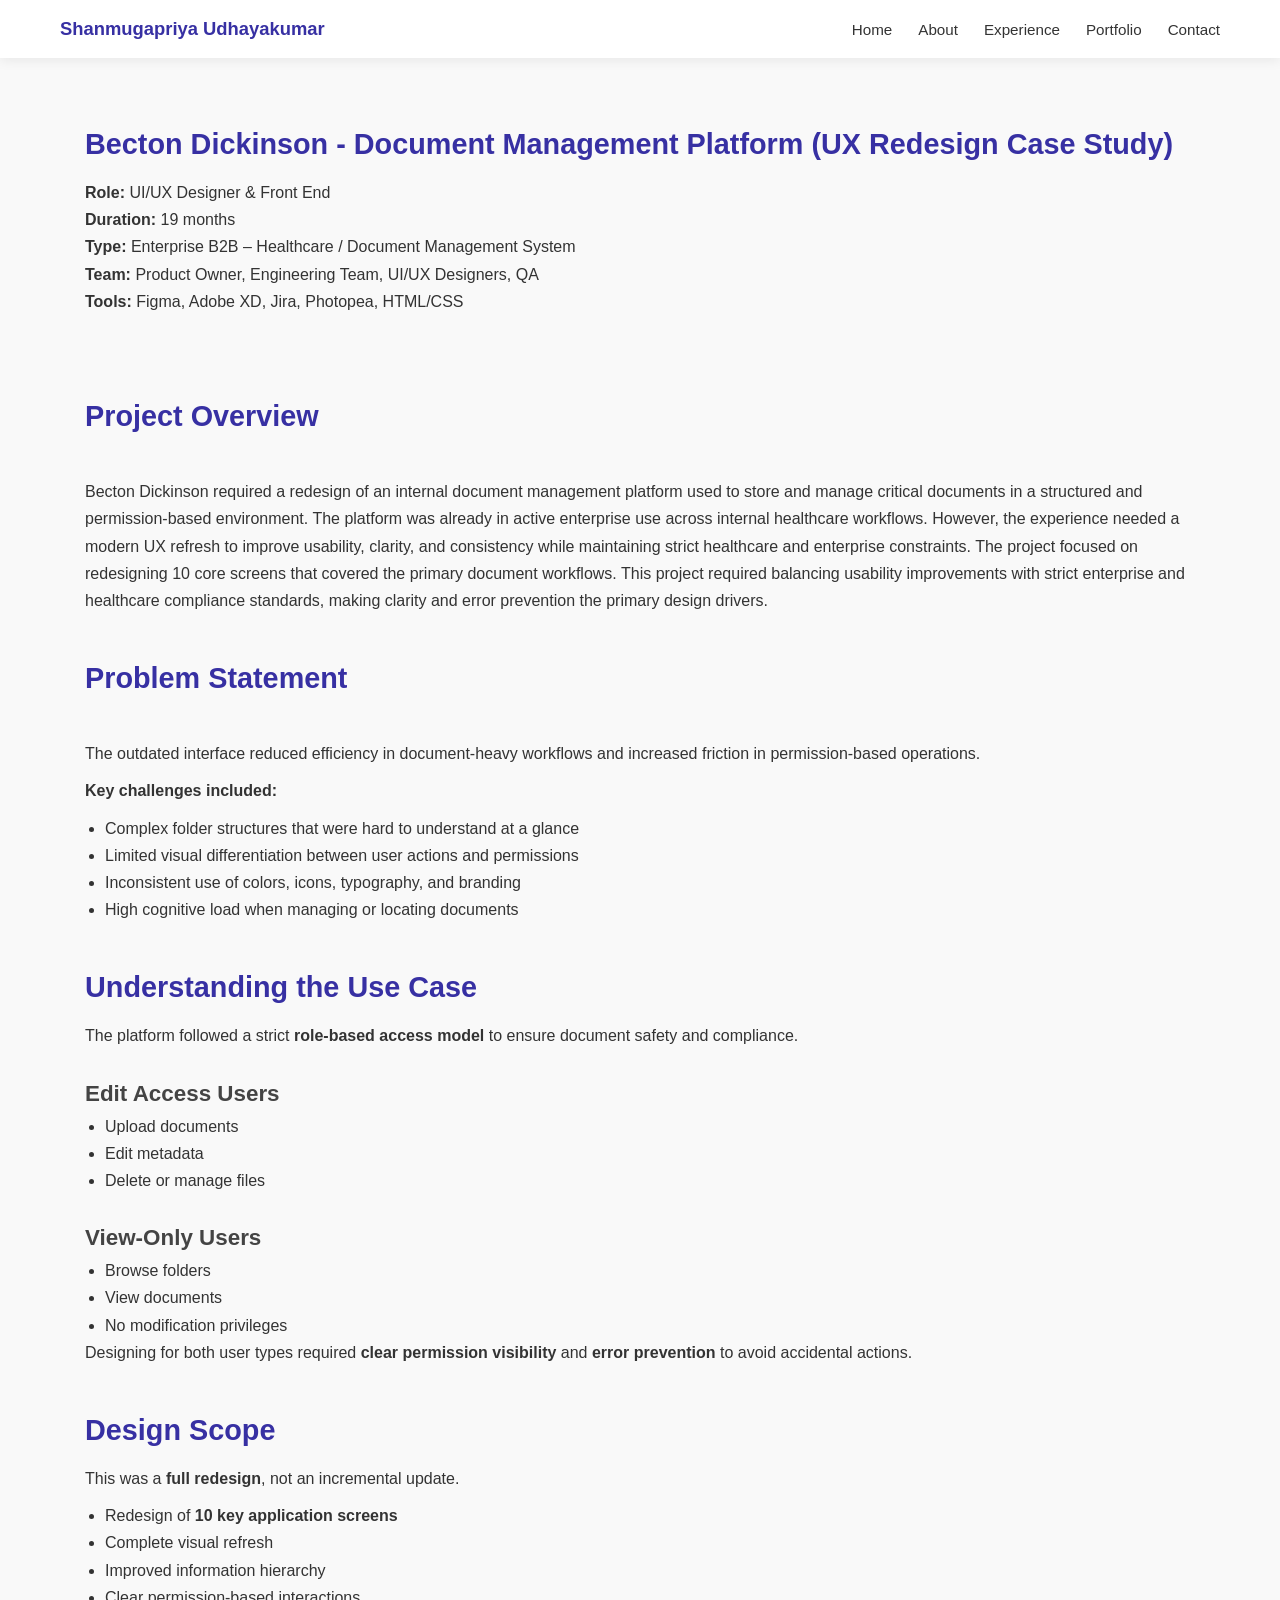
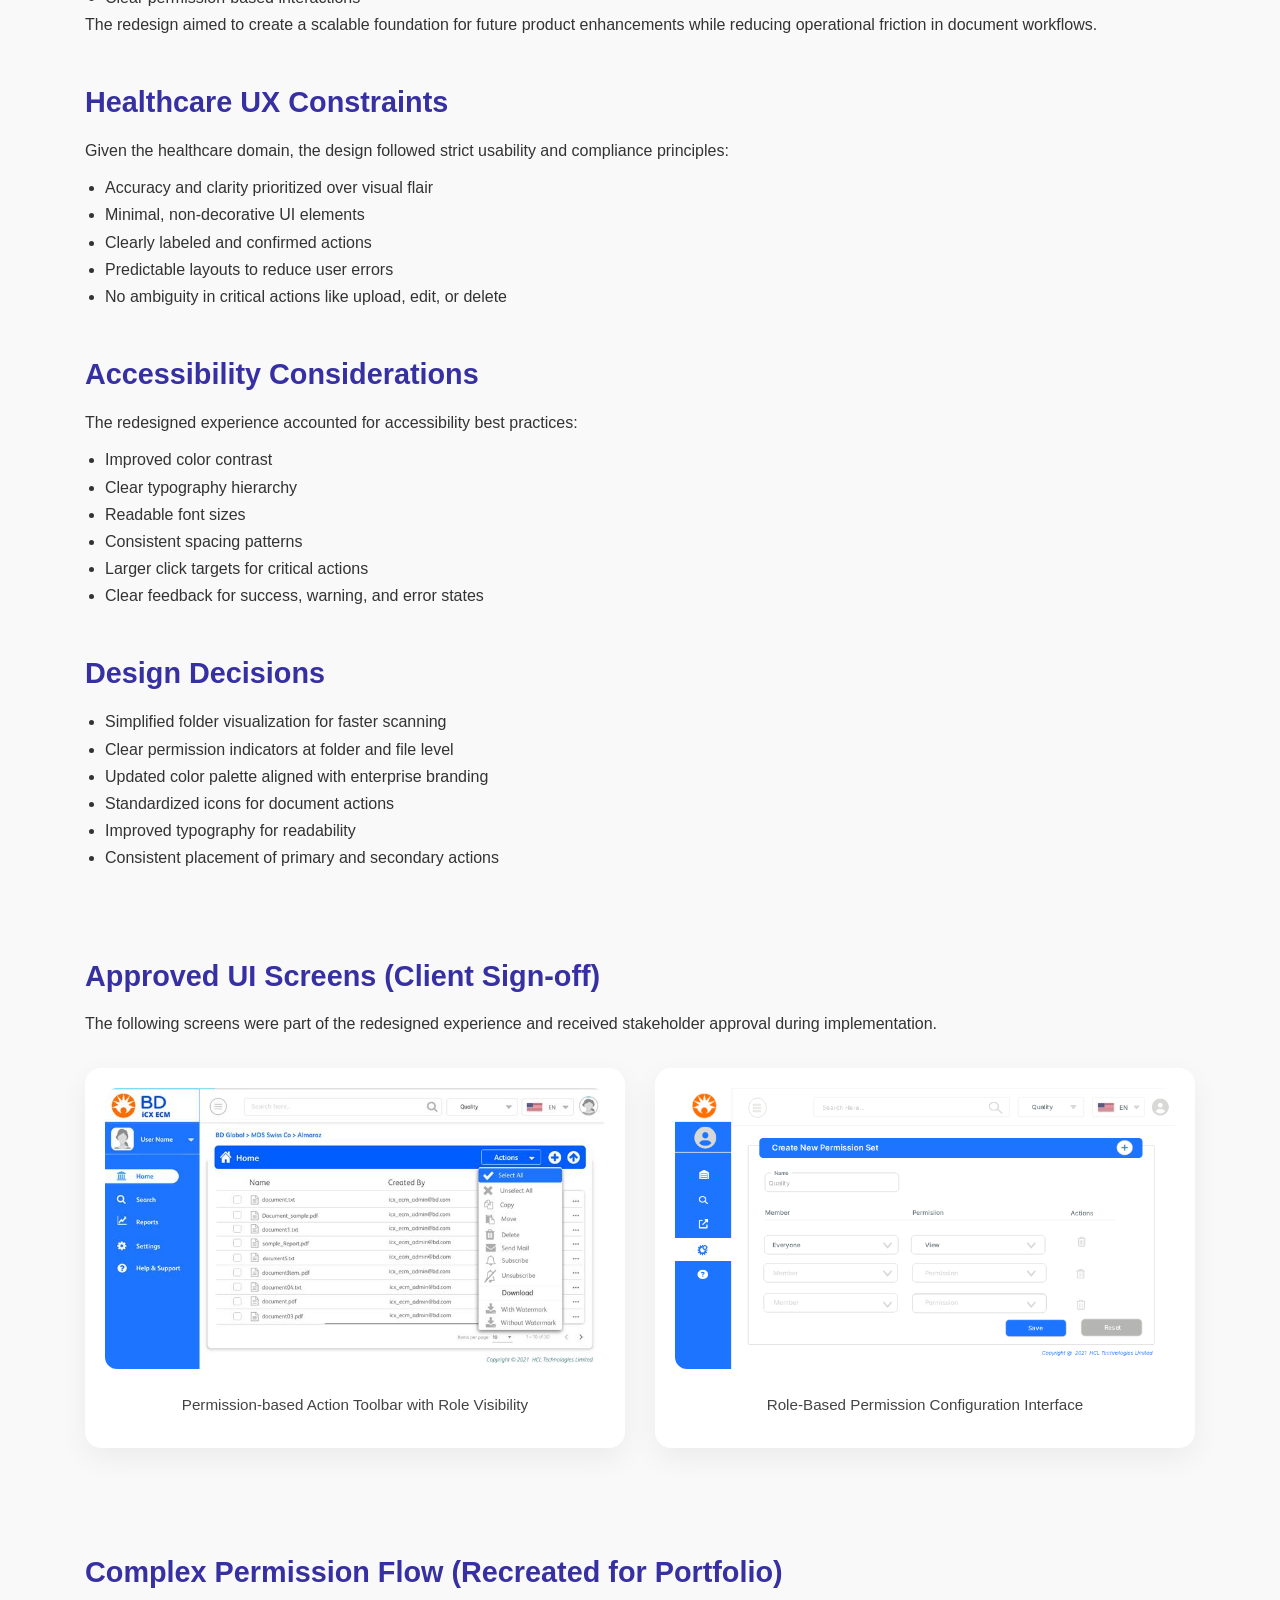
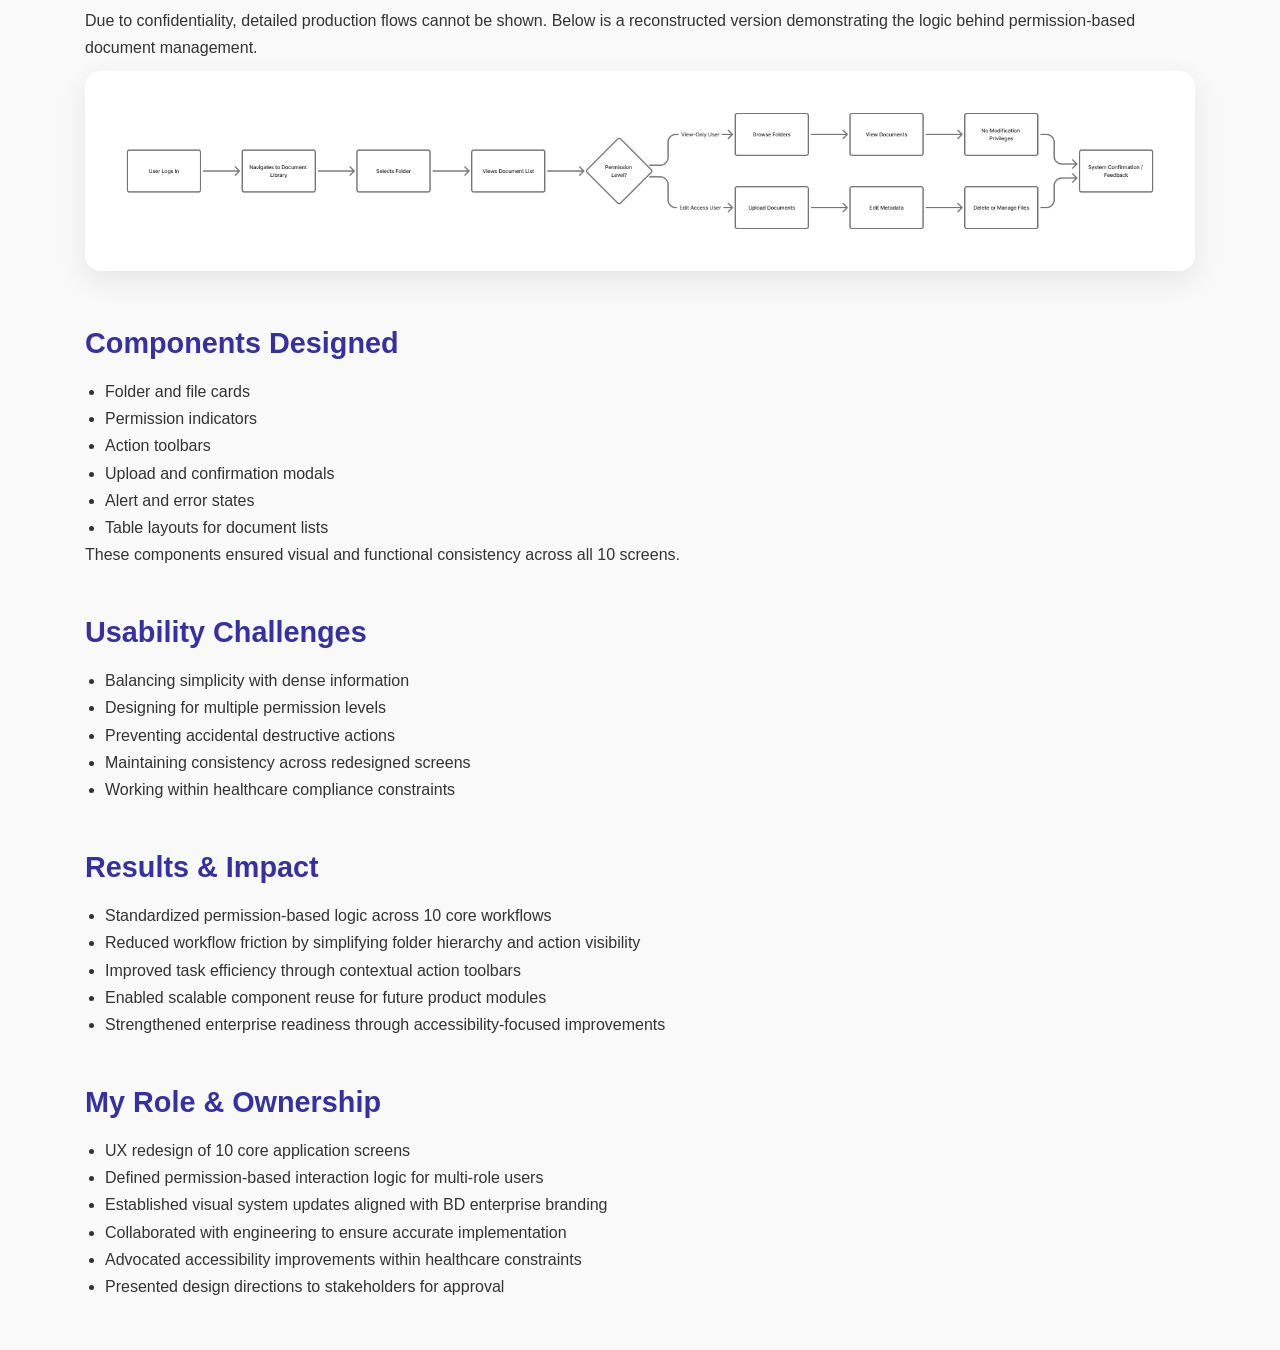
==== commit 73d07091: "Update bd.html" ====
--- a/projects/bd.html
+++ b/projects/bd.html
@@ -17,8 +17,9 @@
 
         .case-study-container h2 {
             margin-top: 40px;
-            color: #8b3dff;
+            color: #3730A3;
             font-size: 1.8rem;
+            margin-bottom: 10px;
         }
 
         .case-study-container h3 {
@@ -33,9 +34,64 @@
             color: #333;
         }
 
+        .case-study-container p {
+          margin-bottom: 10px;
+        }
+
         .case-study-container ul {
             margin-left: 20px;
         }
+
+        /* ================= BD VISUAL SECTION ================= */
+
+.bd-visuals {
+  margin-top: 80px;
+}
+
+.bd-images {
+  display: grid;
+  grid-template-columns: repeat(auto-fit, minmax(320px, 1fr));
+  gap: 30px;
+  margin-top: 30px;
+}
+
+.bd-card {
+  background: #ffffff;
+  border-radius: 16px;
+  padding: 20px;
+  box-shadow: 0 10px 30px rgba(0,0,0,0.06);
+  text-align: center;
+  transition: all 0.3s ease;
+}
+
+.bd-card img {
+  width: 100%;
+  border-radius: 12px;
+  margin-bottom: 15px;
+}
+
+.bd-card:hover {
+  transform: translateY(-4px);
+  box-shadow: 0 15px 35px rgba(0,0,0,0.1);
+}
+
+.bd-card p {
+  font-size: 0.95rem;
+  color: #444;
+  font-weight: 500;
+}
+
+/* Flow Section */
+
+.bd-flow {
+  margin-top: 100px;
+}
+
+.bd-flow img {
+  width: 100%;
+  border-radius: 16px;
+  box-shadow: 0 10px 30px rgba(0,0,0,0.08);
+}
 
         /* Responsive */
         @media (max-width: 768px) {
@@ -91,23 +147,22 @@
     <strong>Type:</strong> Enterprise B2B – Healthcare / Document Management System<br>
     <strong>Team:</strong> Product Owner, Engineering Team, UI/UX Designers, QA <br>
     <strong>Tools:</strong> Figma, Adobe XD, Jira, Photopea, HTML/CSS </p>
-
     <br>
-    <strong>Note: Due to confidentiality, detailed designs and interactions are not displayed here. I’d be happy to walk through the complete design process and final screens during a call.</strong>
-
-    <h2>1. Project Overview</h2><br>
+    <h2>Project Overview</h2><br>
     <p>
         Becton Dickinson required a redesign of an internal document management platform used to store and manage critical documents in a structured and permission-based environment.
 
-The platform had an existing version in use. However, the experience needed a modern UX refresh to improve usability, clarity, and consistency while maintaining strict healthcare and enterprise constraints.
+The platform was already in active enterprise use across internal healthcare workflows. However, the experience needed a modern UX refresh to improve usability, clarity, and consistency while maintaining strict healthcare and enterprise constraints.
 
 The project focused on redesigning 10 core screens that covered the primary document workflows.
+
+This project required balancing usability improvements with strict enterprise and healthcare compliance standards, making clarity and error prevention the primary design drivers.
     </p>
 
     
 
-    <h2>2. Problem Statement</h2><br>
-    <p>The existing document management system was functional but visually outdated and difficult to navigate.</p>
+    <h2>Problem Statement</h2><br>
+    <p>The outdated interface reduced efficiency in document-heavy workflows and increased friction in permission-based operations.</p>
     <p><strong>Key challenges included:</strong></p>
     <ul>
         <li>Complex folder structures that were hard to understand at a glance</li>
@@ -118,7 +173,7 @@
     </ul>
     
 
-    <h2>3. Understanding the Use Case</h2>
+    <h2>Understanding the Use Case</h2>
 
 <p>The platform followed a strict <strong>role-based access model</strong> to ensure document safety and compliance.</p>
 
@@ -142,7 +197,7 @@
 </p>
 
 
-<h2>4. Design Scope</h2>
+<h2>Design Scope</h2>
 
 <p>This was a <strong>full redesign</strong>, not an incremental update.</p>
 
@@ -153,8 +208,10 @@
   <li>Clear permission-based interactions</li>
 </ul>
 
-
-<h2>5. Healthcare UX Constraints</h2>
+<p>The redesign aimed to create a scalable foundation for future product enhancements while reducing operational friction in document workflows.</p>
+
+
+<h2>Healthcare UX Constraints</h2>
 
 <p>Given the healthcare domain, the design followed strict usability and compliance principles:</p>
 
@@ -167,7 +224,7 @@
 </ul>
 
 
-<h2>6. Accessibility Considerations</h2>
+<h2>Accessibility Considerations</h2>
 
 <p>The redesigned experience accounted for accessibility best practices:</p>
 
@@ -180,25 +237,7 @@
   <li>Clear feedback for success, warning, and error states</li>
 </ul>
 
-
-<h2>7. User Flow (Recreated for Portfolio)</h2>
-
-<p>The primary user journey was recreated for portfolio demonstration:</p>
-
-<p>
-<br>
-<img src="../images/UserPermissionBasedDocumentManagementFlow.png" alt="BD User Path" style="width: 100%; height: 100%;">
-</p><br>
-
-<p>This flow was designed to:</p>
-<ul>
-  <li>Minimize steps</li>
-  <li>Prevent accidental edits</li>
-  <li>Clearly reflect user permissions</li>
-</ul>
-
-
-<h2>8. Design Decisions</h2>
+<h2>Design Decisions</h2>
 
 <ul>
   <li>Simplified folder visualization for faster scanning</li>
@@ -209,8 +248,45 @@
   <li>Consistent placement of primary and secondary actions</li>
 </ul>
 
-
-<h2>9. Components Designed</h2>
+<!-- ================= APPROVED UI SCREENS ================= -->
+
+<section class="bd-visuals">
+  <h2>Approved UI Screens (Client Sign-off)</h2>
+
+  <p class="visual-note">
+    The following screens were part of the redesigned experience and received
+    stakeholder approval during implementation.
+  </p>
+
+  <div class="bd-images">
+    <div class="bd-card">
+      <img src="../images/BD_inner_ActionDropdownNew.png" alt="BD Action Dropdown Screen">
+      <p>Permission-based Action Toolbar with Role Visibility</p>
+    </div>
+
+    <div class="bd-card">
+      <img src="../images/BDPermissionSets.png" alt="BD Permission Set Screen">
+      <p>Role-Based Permission Configuration Interface</p>
+    </div>
+  </div>
+</section>
+
+<!-- ================= COMPLEX FLOW RECONSTRUCTION ================= -->
+
+<section class="bd-flow">
+  <h2>Complex Permission Flow (Recreated for Portfolio)</h2>
+
+  <p class="visual-note">
+    Due to confidentiality, detailed production flows cannot be shown.
+    Below is a reconstructed version demonstrating the logic behind
+    permission-based document management.
+  </p>
+
+  <img src="../images/UserPermissionBasedDocumentManagementFlow.png" alt="BD Permission Flow">
+</section>
+
+
+<h2>Components Designed</h2>
 
 <ul>
   <li>Folder and file cards</li>
@@ -224,7 +300,7 @@
 <p>These components ensured visual and functional consistency across all 10 screens.</p>
 
 
-<h2>10. Usability Challenges</h2>
+<h2>Usability Challenges</h2>
 
 <ul>
   <li>Balancing simplicity with dense information</li>
@@ -235,33 +311,29 @@
 </ul>
 
 
-<h2>11. Results & Impact</h2>
-
-<ul>
-  <li>Improved clarity and navigation</li>
-  <li>Reduced visual clutter</li>
-  <li>Faster document discovery</li>
-  <li>Clear differentiation between user roles</li>
-  <li>Positive stakeholder feedback on the UI direction</li>
-</ul>
-
-
-<h2>12. My Role</h2>
-
-<ul>
-  <li>UX & UI Design</li>
-  <li>Redesign of 10+ application screens</li>
-  <li>Permission-based interaction design</li>
-  <li>Visual system updates (colors, icons, typography)</li>
-  <li>Accessibility-focused design decisions</li>
-  <li>Stakeholder collaboration and design documentation</li>
-</ul>
-
-  
-
+<h2>Results & Impact</h2>
+
+<ul>
+  <li>Standardized permission-based logic across 10 core workflows</li>
+  <li>Reduced workflow friction by simplifying folder hierarchy and action visibility</li>
+  <li>Improved task efficiency through contextual action toolbars</li>
+  <li>Enabled scalable component reuse for future product modules</li>
+  <li>Strengthened enterprise readiness through accessibility-focused improvements</li>
+</ul>
+
+
+<h2>My Role & Ownership</h2>
+
+<ul>
+  <li>UX redesign of 10 core application screens</li>
+  <li>Defined permission-based interaction logic for multi-role users</li>
+  <li>Established visual system updates aligned with BD enterprise branding</li>
+  <li>Collaborated with engineering to ensure accurate implementation</li>
+  <li>Advocated accessibility improvements within healthcare constraints</li>
+  <li>Presented design directions to stakeholders for approval</li>
+</ul>
 
 </div>
 
 </body>
 </html>
-
--- a/css/style.css
+++ b/css/style.css
@@ -39,7 +39,7 @@
 }
 
 body.scrolled .logo {
-  color: #8b3dff;
+  color: #3730A3;
 }
 
 .logo span {
@@ -77,7 +77,7 @@
   display: none;
   font-size: 1.8rem;
   cursor: pointer;
-  color: #8b3dff;
+  color: #3730A3;
   transition: color 0.2s ease-in-out;
 }
 
@@ -96,7 +96,7 @@
   /* Always visible logo on smaller devices */
   .logo {
     font-size: 1rem;
-    color: #8b3dff;
+    color: #3730A3;
   }
 
   .nav-links {
@@ -114,7 +114,7 @@
   }
 
   .nav-links a {
-    color: #8b3dff;
+    color: #3730A3;
   }
 
   /* Hamburger icon visible always */
@@ -123,7 +123,7 @@
     position: absolute;
     right: 30px;
     
-    color: #8b3dff;
+    color: #3730A3;
   }
 
   .menu-toggle:checked + .menu-icon + nav .nav-links {
@@ -137,13 +137,13 @@
   }
 
   body.scrolled .logo {
-    color: #8b3dff;
+    color: #3730A3;
   }
 }
 
 /* HERO SECTION */
 .hero {
-  background: #8b3dff;
+  background: linear-gradient(135deg, #3730A3 0%, #111827 100%);;
   color: #fff;
   display: flex;
   align-items: center;
@@ -189,19 +189,18 @@
 }
 
 .primary {
-  background: #f06292;
-  color: #fff;
+  background: #fff;
+    color: #3730A3;
 }
 
 .secondary {
   background: #fff;
-  color: #8b3dff;
+  color: #3730A3;
 }
 
 .outline {
-  background: rgba(255, 255, 255, 0.1);
-  border: 1px solid #fff;
-  color: #fff;
+  background: #fff;
+    color: #3730A3;
 }
 
 .btn:hover {
@@ -221,13 +220,12 @@
   width: 304px;
   height: 304px;
   border-radius: 50%;
-  background: #ffeb3b;
-  border: 8px solid #e85dff;
+  border: 4px solid rgba(255, 255, 255, 0.15);
+  box-shadow: 0 20px 40px rgba(0, 0, 0, 0.35);
   display: flex;
   align-items: center;
   justify-content: center;
   overflow: hidden;
-  box-shadow: 0 10px 25px rgba(0, 0, 0, 0.2);
 }
 
 .img-circle img {
@@ -315,7 +313,7 @@
   background: #fff;
   border-radius: 10px;
   box-shadow: 0 3px 8px rgba(0,0,0,0.1);
-  padding: 20px;
+  padding: 23px;
   text-align: center;
   flex: 1;
 }
@@ -344,7 +342,7 @@
 
 .education li {
   background: #fff;
-  border-left: 4px solid #8b3dff;
+  border-left: 4px solid #3730A3;
   padding: 15px 20px;
   border-radius: 6px;
   box-shadow: 0 2px 8px rgba(0,0,0,0.1);
@@ -358,14 +356,14 @@
 /* WHY DESIGNING */
 .why-designing {
   position: relative;
-  background: linear-gradient(135deg, #f8f4ff, #ffffff);
+  background: linear-gradient(135deg, #F9FAFB 0%, #EEF2F7 100%);
   text-align: center;
   padding: 120px 80px;
   overflow: hidden;
 }
 
 .why-designing h2 {
-  color: #8b3dff;
+  color: #3730A3;
   font-size: 2rem;
   margin-bottom: 40px;
 }
@@ -378,51 +376,6 @@
   font-size: 1.05rem;
 }
 
-/* FLOATING ICONS NEAR TEXT */
-.float-icon {
-  position: absolute;
-  font-size: 1.8rem;
-  color: #8b3dff;
-  opacity: 0.5;
-  user-select: none;
-  animation: float 3s ease-in-out infinite;
-}
-
-/* Gentle float animation */
-@keyframes float {
-  0%, 100% { transform: translateY(0); }
-  50% { transform: translateY(-8px); }
-}
-
-/* New placement — near content */
-.icon-1 { top: 90px; left: 15%; animation-delay: 0s; }
-.icon-2 { top: 230px; right: 12%; animation-delay: 0.5s; }
-.icon-3 { bottom: 150px; left: 18%; animation-delay: 1s; }
-.icon-4 { bottom: 90px; right: 15%; animation-delay: 1.5s; }
-
-/* RESPONSIVE */
-@media (max-width: 992px) {
-  .float-icon {
-    font-size: 1.4rem;
-    opacity: 0.45;
-  }
-  .icon-1 { left: 10%; }
-  .icon-2 { right: 8%; }
-  .icon-3 { left: 12%; }
-  .icon-4 { right: 10%; }
-}
-
-@media (max-width: 600px) {
-  .float-icon {
-    font-size: 1.1rem;
-    opacity: 0.4;
-  }
-  .icon-1 { top: 70px; left: 8%; }
-  .icon-2 { top: 180px; right: 6%; }
-  .icon-3 { bottom: 130px; left: 10%; }
-  .icon-4 { bottom: 70px; right: 8%; }
-}
-
 
 /* SKILLS SECTION */
 .skills-section {
@@ -452,7 +405,7 @@
   border-radius: 16px;
   padding: 30px;
   text-align: left;
-  box-shadow: 0 4px 10px rgba(0,0,0,0.05);
+  box-shadow: 0 4px 12px rgba(0,0,0,0.06);
   transition: all 0.3s;
 }
 
@@ -474,7 +427,7 @@
 .tags {
   display: flex;
   flex-wrap: wrap;
-  gap: 8px;
+  gap: 10px;
 }
 
 .tags span {
@@ -486,287 +439,268 @@
   color: #444;
 }
 
-/* WORK EXPERIENCE */
+/* ===========================
+   WORK EXPERIENCE SECTION
+=========================== */
 
 .experience-section {
-  background: #f9f9f9;
+  background: linear-gradient(135deg, #F9FAFB 0%, #EEF2F7 100%);
   padding: 120px 80px;
   text-align: center;
 }
 
 .experience-section h2 {
-  font-size: 2rem;
-  margin-bottom: 10px;
+  font-size: 2.2rem;
+  font-weight: 700;
+  margin-bottom: 12px;
 }
 
 .experience-section .subtitle {
-  color: #666;
-  margin-bottom: 60px;
-}
+  color: #6b7280;
+  font-size: 1rem;
+  margin-bottom: 80px;
+}
+
+/* ===========================
+   TIMELINE STRUCTURE
+=========================== */
 
 .timeline {
+  max-width: 900px;
+  margin: 0 auto;
+  display: flex;
+  flex-direction: column;
+  gap: 60px; /* more breathing space */
+}
+
+/* ===========================
+   TIMELINE ITEM
+=========================== */
+
+.timeline-item {
+  display: flex;
+  align-items: flex-start;
+  gap: 25px;
   position: relative;
-  max-width: 800px;
-  margin: 0 auto;
-  display: flex;
-  flex-direction: column;
-  gap: 40px;
-}
-
-.timeline::before {
-  content: "";
-  position: absolute;
-  left: 20px;
-  top: 0;
-  bottom: 0;
-  width: 3px;
-  background: #d3b5ff;
-}
-
-.timeline-item {
-  display: flex;
-  align-items: flex-start;
-  gap: 20px;
-  position: relative;
-}
-
-.timeline-icon {
-  background: rgb(233 213 255);
-  color: #fff;
-  font-size: 20px;
-  padding: 10px;
-  border-radius: 50%;
-  width: 45px;
-  height: 45px;
-  display: flex;
-  align-items: center;
-  justify-content: center;
-  box-shadow: 0 3px 8px rgba(0, 0, 0, 0.15);
-  transition: all 0.3s ease;
-}
+}
+
+/* CARD */
 
 .timeline-content {
-  background: #fff;
-  padding: 20px 25px;
-  border-radius: 12px;
-  box-shadow: 0 3px 8px rgba(0, 0, 0, 0.1);
+  background: #ffffff;
+  padding: 28px 30px;
+  border-radius: 14px;
+  box-shadow: 0 6px 20px rgba(0, 0, 0, 0.06);
   text-align: left;
   flex: 1;
   transition: all 0.3s ease;
 }
 
+/* ===========================
+   TEXT HIERARCHY
+=========================== */
+
 .timeline-content h3 {
-  font-size: 1.1rem;
+  font-size: 1.25rem;
   font-weight: 600;
-  margin-bottom: 5px;
+  margin-bottom: 8px;
+  color: #3730A3;
 }
 
 .company {
-  color: #8b3dff;
+  color: #3730A3;
   font-weight: 500;
-  margin-bottom: 3px;
-}
-
-/*.date {
-  color: #666;
+  margin-bottom: 6px;
+}
+
+.date {
+  display: block;
+  color: #6b7280;
   font-size: 0.9rem;
-} */
-
-/* LIGHT COLOR VARIATION ON HOVER */
+  margin-bottom: 14px;
+}
+
+/* BULLETS */
+
+.timeline-content ul {
+  margin-top: 8px;
+  padding-left: 20px;
+  line-height: 1.7;
+  color: #374151;
+}
+
+.timeline-content ul li {
+  margin-bottom: 8px;
+}
+
+/* ===========================
+   HOVER EFFECT (SUBTLE)
+=========================== */
+
 .timeline-item:hover .timeline-content {
-  background: #f7f0ff; /* Light lavender shade */
-  box-shadow: 0 6px 20px rgba(139, 61, 255, 0.15);
-  transform: translateY(-4px);
-}
-
-.timeline-item:hover .timeline-icon {
-  background: #d9bfff; /* Softer purple */
-  color: #fff;
-  box-shadow: 0 4px 12px rgba(139, 61, 255, 0.25);
-  transform: scale(1.05);
-}
-
-/* RESPONSIVE */
+   box-shadow: 0 14px 35px rgba(15, 23, 42, 0.12); /* deep slate shadow */
+  transform: translateY(-6px);
+  transition: all 0.35s ease;
+}
+
+/* ===========================
+   RESPONSIVE
+=========================== */
+
 @media (max-width: 768px) {
-  .why-designing,
-  .skills-section,
   .experience-section {
     padding: 80px 30px;
   }
 
   .timeline::before {
-    left: 10px;
+    left: 18px;
+  }
+
+  .timeline {
+    gap: 40px;
   }
 
   .timeline-item {
-    gap: 15px;
-  }
-
-  .timeline-icon {
-    width: 40px;
-    height: 40px;
-    font-size: 18px;
+    gap: 18px;
   }
 }
 
 /* FEATURED PROJECTS */
 .featured-projects {
-  background: #fff;
+  background: #ffffff;
   padding: 120px 80px;
   text-align: center;
 }
 
 .featured-projects h2 {
-  font-size: 2rem;
+  font-size: 2.2rem;
   font-weight: 700;
-  margin-bottom: 8px;
-  color: #222;
+  margin-bottom: 12px;
+  color: #111827;
 }
 
 .featured-projects .subtitle {
-  color: #666;
-  margin-bottom: 60px;
-}
-
+  color: #6b7280;
+  margin-bottom: 70px;
+  font-size: 1rem;
+}
+
+/* GRID */
 .projects-grid {
   display: grid;
   grid-template-columns: repeat(auto-fit, minmax(340px, 1fr));
-  gap: 40px;
-  justify-content: center;
-}
-
-/* CARD STYLING */
+  gap: 48px;
+}
+
+/* CARD */
 .project-card {
-  background: #fff;
+  background: #ffffff;
   border-radius: 20px;
   overflow: hidden;
-  box-shadow: 0 5px 15px rgba(0, 0, 0, 0.08);
-  transition: all 0.3s ease;
+  box-shadow: 0 8px 25px rgba(17, 24, 39, 0.06);
+  transition: all 0.35s ease;
   display: flex;
   flex-direction: column;
 }
 
 .project-card:hover {
-  transform: translateY(-8px);
-  box-shadow: 0 10px 25px rgba(0, 0, 0, 0.15);
-}
-
-/* Gradient Headers */
+  transform: translateY(-10px);
+  box-shadow: 0 20px 40px rgba(17, 24, 39, 0.12);
+}
+
+/* HEADERS */
 .project-header {
-  padding: 25px;
+  padding: 28px;
   color: #fff;
-  border-top-left-radius: 20px;
-  border-top-right-radius: 20px;
-}
-
-.project-card.cartier .project-header {
-  background: linear-gradient(135deg, #2b2b2b, #a58b68);
-}
-
+}
+
+/* More mature gradients */
 .project-card.loanlogics .project-header {
-  background: linear-gradient(135deg, #5a00d6, #9d4dff);
+  background: linear-gradient(135deg, #1e3a8a, #3730a3);
+}
+
+.project-card.manipal .project-header {
+  background: linear-gradient(135deg, #1e3a8a, #3730a3);
 }
 
 .project-card.becton .project-header {
-  background: linear-gradient(135deg, #b30086, #d85bff);
-}
-
-/* Photo Inspiration Application */
-.project-card.photoapp .project-header {
-  background: linear-gradient(135deg, #0072ff, #00c6ff); /* blue gradient */
-}
-
+  background: linear-gradient(135deg, #1e3a8a, #3730a3);
+}
 
 .project-header h3 {
-  font-size: 1.4rem;
+  font-size: 1.35rem;
   font-weight: 700;
-  margin-bottom: 5px;
+  margin-bottom: 6px;
 }
 
 .project-header .date {
   font-size: 0.9rem;
-  opacity: 0.9;
+  opacity: 0.85;
+  color: #fff;
 }
 
 /* BODY */
 .project-body {
-  padding: 28px;
+  padding: 30px;
   text-align: left;
 }
 
 .project-body .desc {
-  color: #444;
-  line-height: 1.6;
-  margin-bottom: 15px;
-}
-
-.project-body h4 {
-  font-size: 1rem;
-  color: #111;
-  margin-bottom: 10px;
-  font-weight: 600;
-}
-
-
-
-/* Bulleted List */
+  color: #374151;
+  line-height: 1.7;
+  margin-bottom: 18px;
+}
+
+/* LIST */
 .project-body ul {
-  list-style: disc;
-  margin-left: 20px;
-  margin-bottom: 20px;
+  margin-left: 18px;
+  margin-bottom: 22px;
   line-height: 1.7;
 }
 
-.project-body ul li {
-  margin-bottom: 8px;
-  color: #000; /* text stays black */
-}
-
 .project-body ul li::marker {
-  color: rgb(147, 51, 234); /* only bullet is purple */
-  font-size: 1.2rem; /* increase bullet size slightly */
-}
-
-
-/* Tags */
+  color: #7c3aed;
+  font-size: 1.1rem;
+}
+
+/* TAGS */
 .tags {
   display: flex;
   flex-wrap: wrap;
-  gap: 8px;
-  margin-bottom: 18px;
+  gap: 10px;
+  margin-bottom: 22px;
 }
 
 .tags span {
-  background: rgba(139, 61, 255, 0.1);
-  color: #8b3dff;
-  padding: 6px 12px;
-  border-radius: 20px;
-  font-size: 0.85rem;
+  background: #f3f4f6;
+  color: #3730a3;
+  padding: 6px 14px;
+  border-radius: 999px;
+  font-size: 0.8rem;
   font-weight: 500;
 }
 
-/* Button + Arrow Animation */
+/* BUTTON */
 .project-btn {
   display: inline-flex;
   align-items: center;
-  justify-content: center;
   gap: 6px;
-  padding: 12px 18px;
-  background: linear-gradient(135deg, #7c2fff, #a96dff);
+  padding: 12px 20px;
+  background: linear-gradient(135deg, #1e3a8a, #3730a3);
   color: #fff;
   border-radius: 12px;
+  font-weight: 600;
   text-decoration: none;
-  font-weight: 600;
   transition: all 0.3s ease;
+}
+
+.project-btn:hover {
+  transform: translateY(-2px);
+  box-shadow: 0 10px 20px rgba(99, 102, 241, 0.25);
 }
 
 .project-btn .arrow {
   transition: transform 0.3s ease;
-}
-
-.project-btn:hover {
-  background: linear-gradient(135deg, #5e1bcc, #8b3dff);
-  transform: translateY(-2px);
 }
 
 .project-btn:hover .arrow {
@@ -810,7 +744,7 @@
 }
 
 .popup-content h4.project-subtitle {
-  color: #8b3dff;
+  color: #3730A3;
   margin-bottom: 15px;
   font-weight: 600;
 }
@@ -875,65 +809,57 @@
 }
 
 
-/* CHALLENGES SECTION */
 .challenges-section {
-  background: linear-gradient(135deg, #faf7ff, #ffffff);
+  background: linear-gradient(135deg, #F9FAFB 0%, #EEF2F7 100%);
   text-align: center;
   padding: 120px 80px;
 }
 
 .challenges-section h2 {
-  color: #8b3dff;
+  color: #1f2937;
   font-size: 2rem;
-  margin-bottom: 10px;
+  margin-bottom: 12px;
 }
 
 .challenges-section .subtitle {
-  color: #666;
-  font-size: 1.05rem;
+  color: #6b7280;
+  font-size: 1rem;
   margin-bottom: 60px;
 }
 
 .challenge-container {
   display: flex;
   flex-direction: column;
-  gap: 25px;
+  gap: 30px;
   max-width: 900px;
   margin: 0 auto;
 }
 
 .challenge-card {
-  background: #fff;
-  border-left: 5px solid #d3b5ff;
-  padding: 25px 30px;
-  border-radius: 10px;
-  box-shadow: 0 4px 12px rgba(0, 0, 0, 0.05);
+  background: #ffffff;
+  padding: 35px;
+  border-radius: 14px;
+  box-shadow: 0 8px 25px rgba(0, 0, 0, 0.06);
   text-align: left;
   transition: all 0.3s ease;
-  position: relative;
+}
+
+.challenge-card h3 {
+  margin-bottom: 15px;
+  font-size: 1.2rem;
+  color: #3730A3;
+}
+
+.challenge-card p {
+  font-size: 1rem;
+  line-height: 1.6;
+  color: #374151;
+  margin-bottom: 10px;
 }
 
 .challenge-card:hover {
-  background: #f7f0ff;
-  transform: translateY(-4px);
-  box-shadow: 0 8px 18px rgba(139, 61, 255, 0.15);
-  border-left-color: #8b3dff;
-}
-
-.challenge-card p {
-  color: #333;
-  font-size: 1.05rem;
-  line-height: 1.7;
-  margin: 0;
-}
-
-.challenge-card::before {
-  content: "💡";
-  position: absolute;
-  left: -38px;
-  top: 22px;
-  font-size: 1.2rem;
-  opacity: 0.8;
+  transform: translateY(-6px);
+  box-shadow: 0 12px 35px rgba(124, 58, 237, 0.15);
 }
 
 /* INTRO CARD (first paragraph) */
@@ -1124,7 +1050,7 @@
 }
 
 .service-card ul li {
-  color: #6b21a8;
+  color: #3730A3;
   font-size: 0.95rem;
   margin-bottom: 8px;
   display: flex;
@@ -1133,7 +1059,7 @@
 
 .service-card ul li::before {
   content: "•";
-  color: #8b3dff;
+  color: #3730A3;
   font-size: 1.2rem;
   margin-right: 8px;
 }
@@ -1161,7 +1087,7 @@
 
 /* Let's Work Together Section */
 .work-together {
-  background: linear-gradient(135deg, #7c3aed, #ec4899);
+  background: linear-gradient(135deg, #3730A3 0%, #111827 100%);
   color: #fff;
   text-align: center;
   padding: 120px 60px;
@@ -1198,7 +1124,7 @@
 
 .work-together .btn.primary {
   background: #fff;
-  color: #8b3dff;
+  color: #3730A3;
 }
 
 .work-together .btn.outline {
@@ -1297,11 +1223,11 @@
   font-size: 1.15rem;
   font-weight: 600;
   
-  color: #8b3dff
+  color: #3730A3
 }
 
 .cs-logo span {
-  color: #8b3dff;
+  color: #3730A3;
 }
 
 /* Desktop Links */
@@ -1318,7 +1244,7 @@
 }
 
 .cs-nav-links a:hover {
-  color: #8b3dff;
+  color: #3730A3;
 }
 
 /* Hamburger */
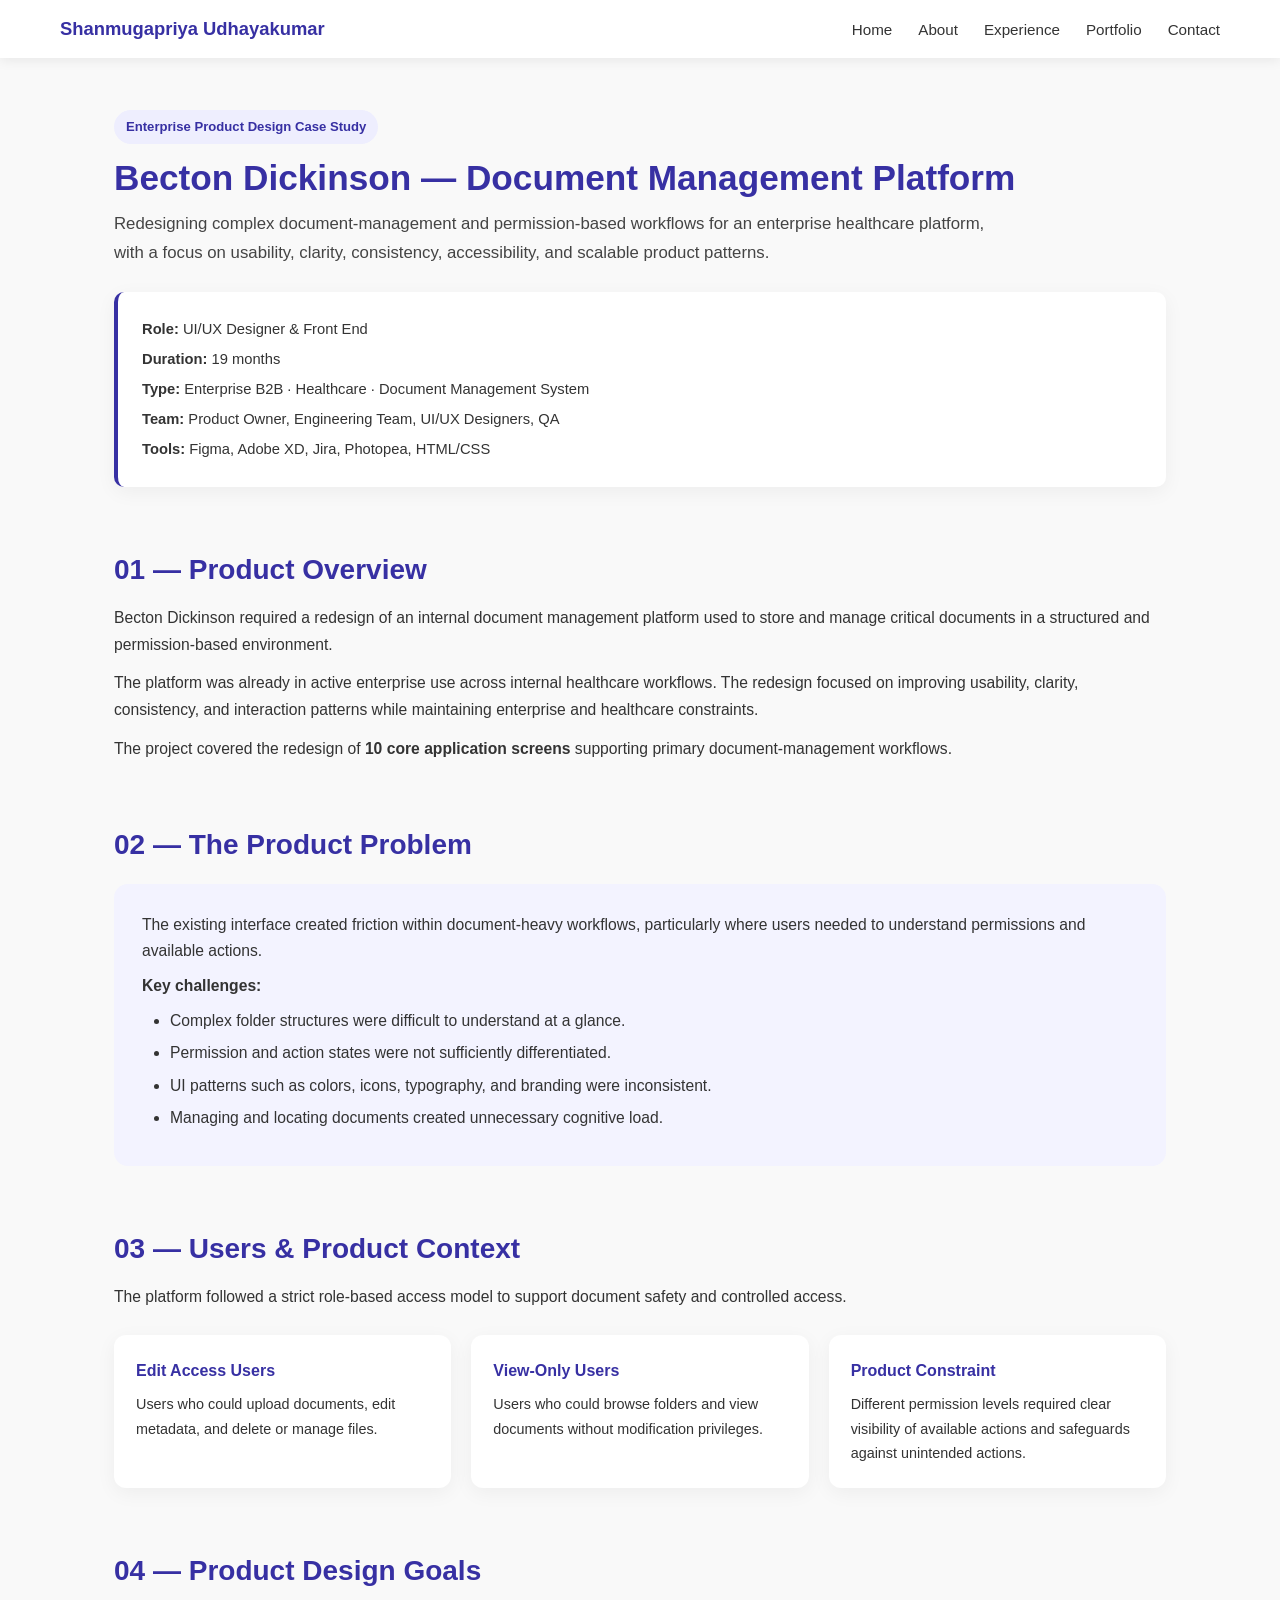
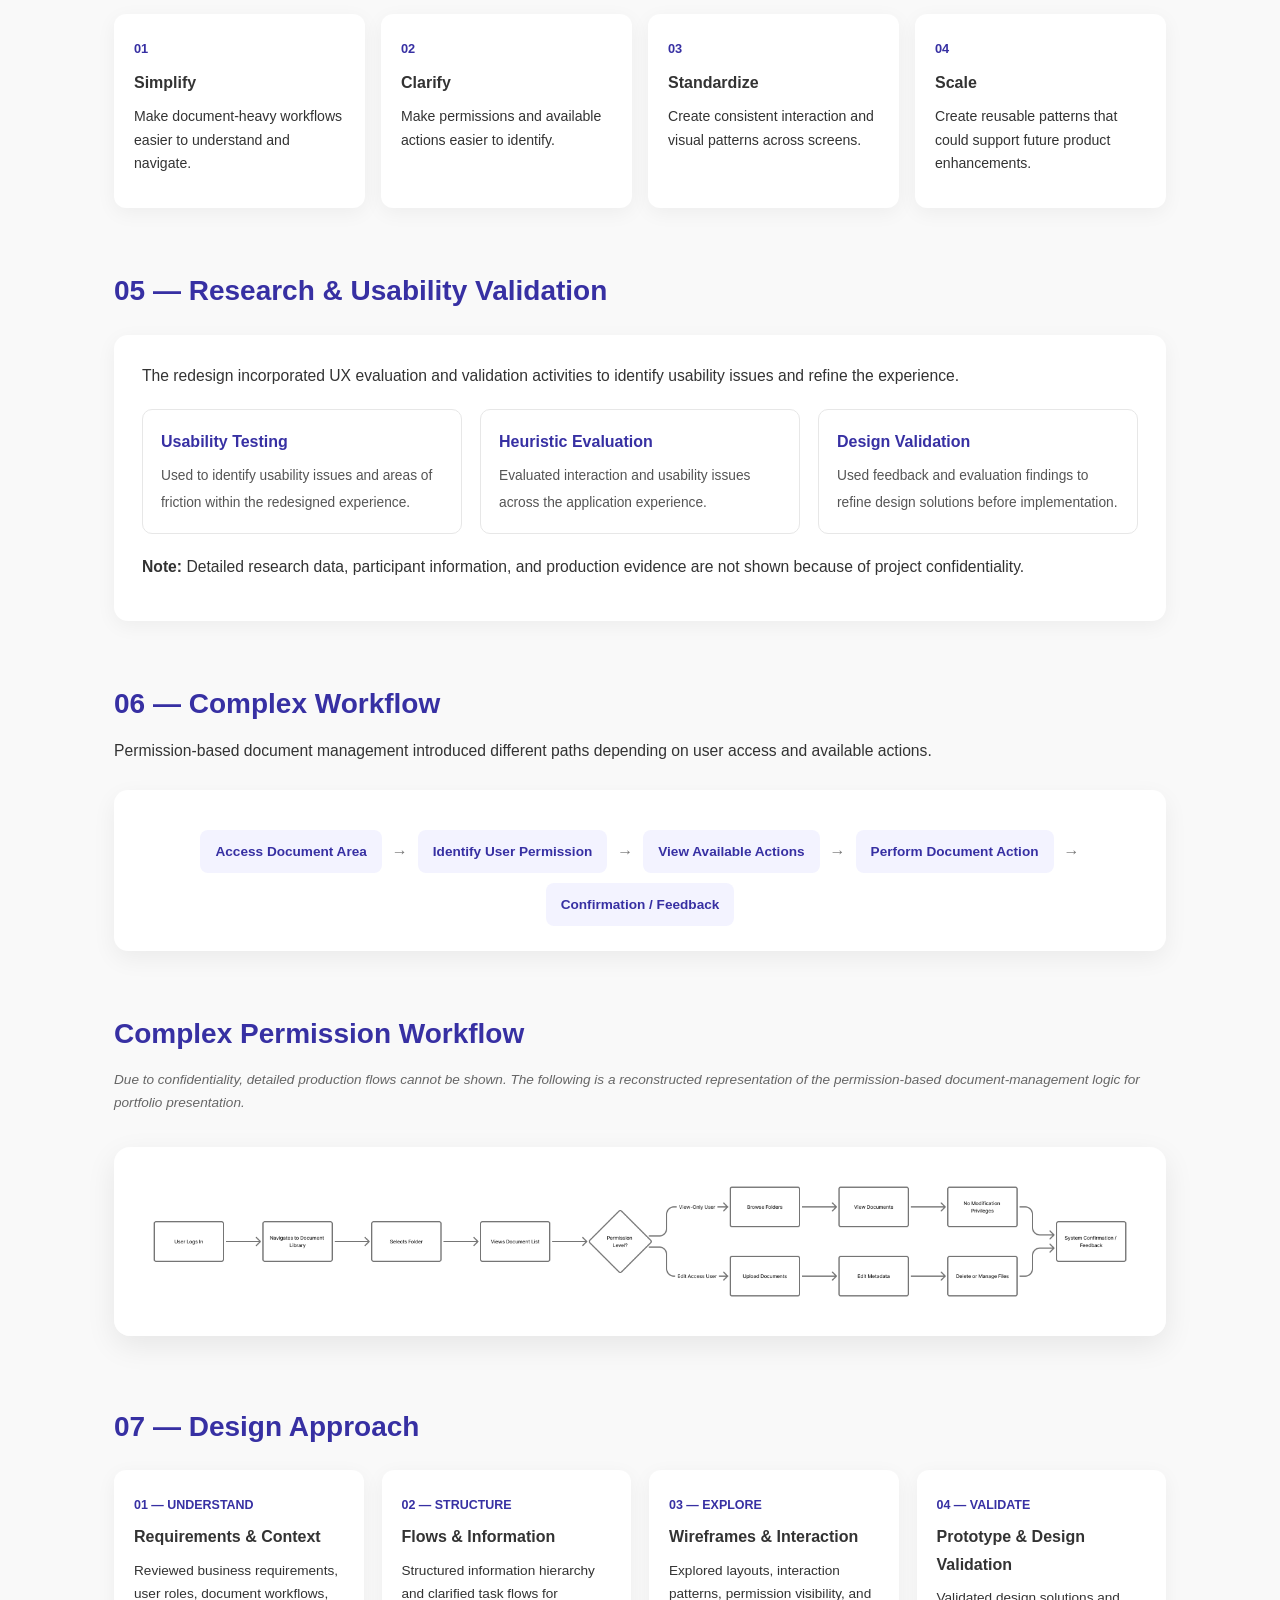
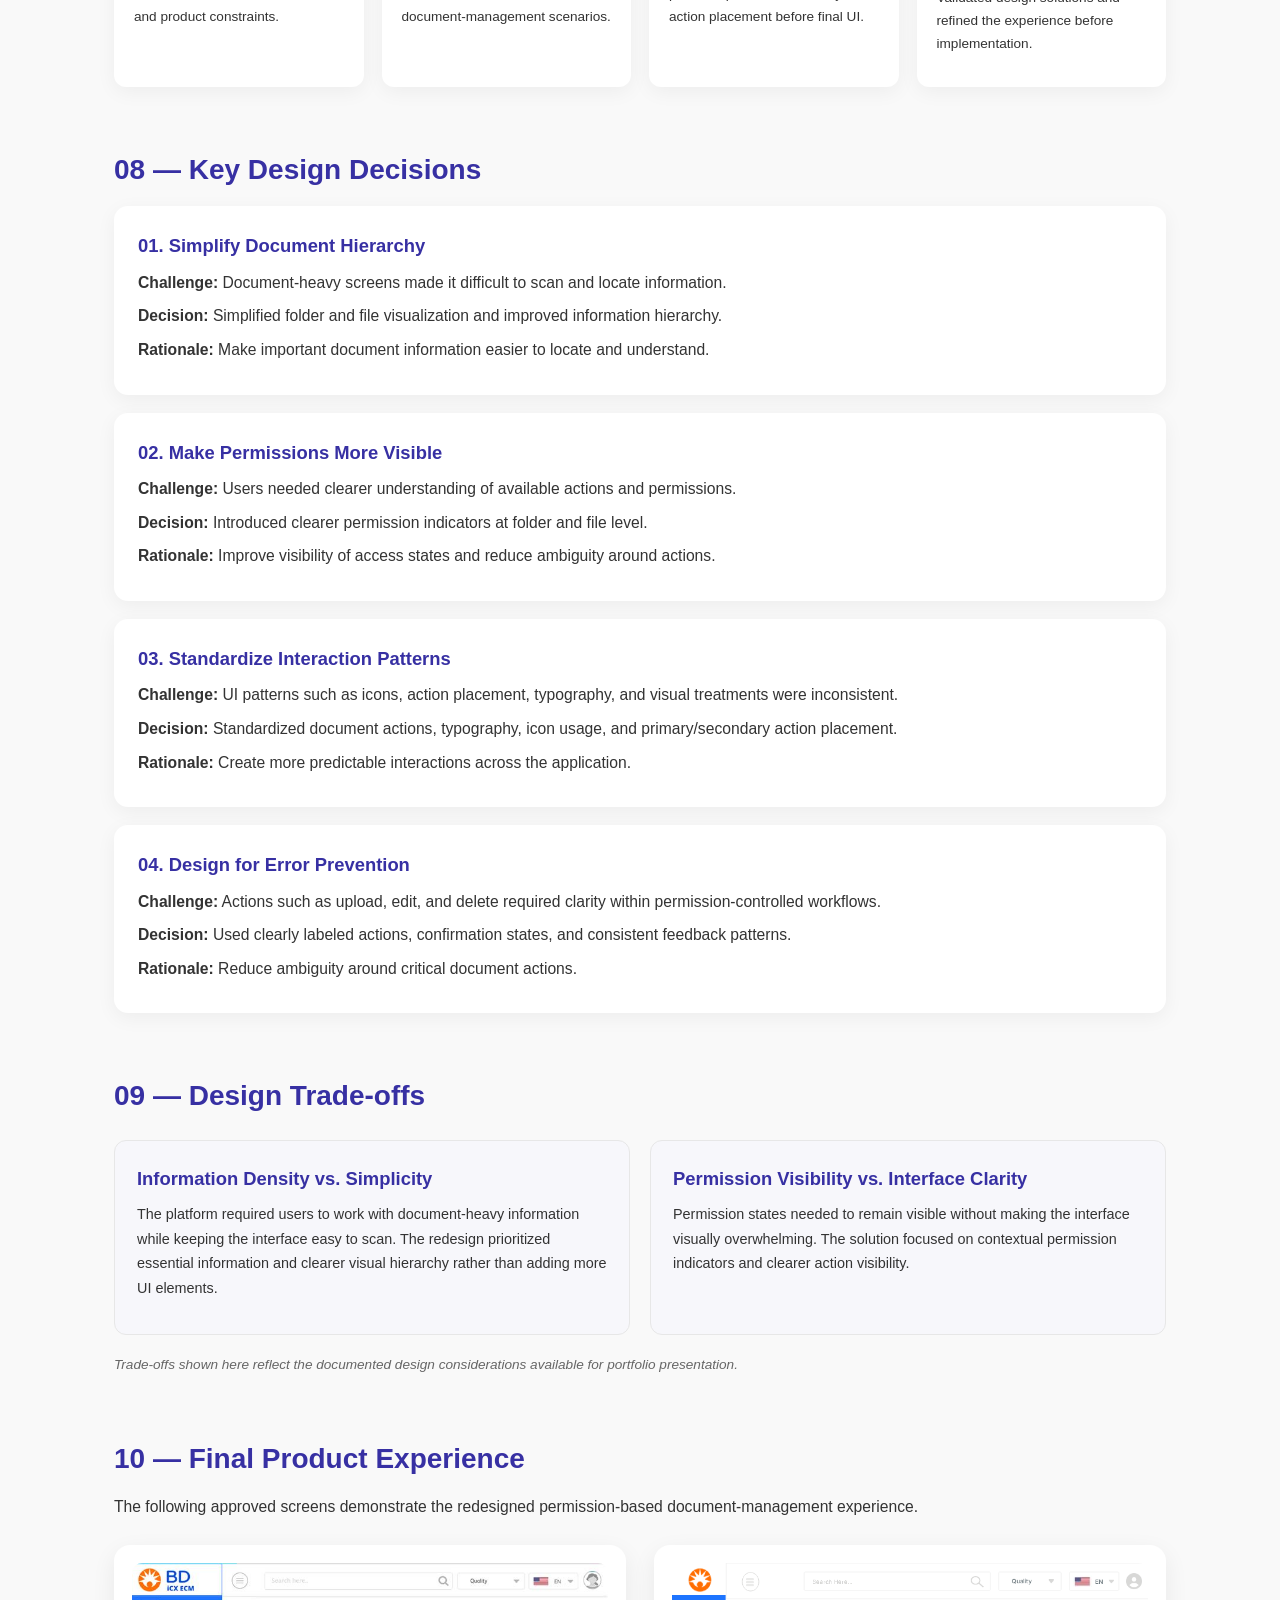
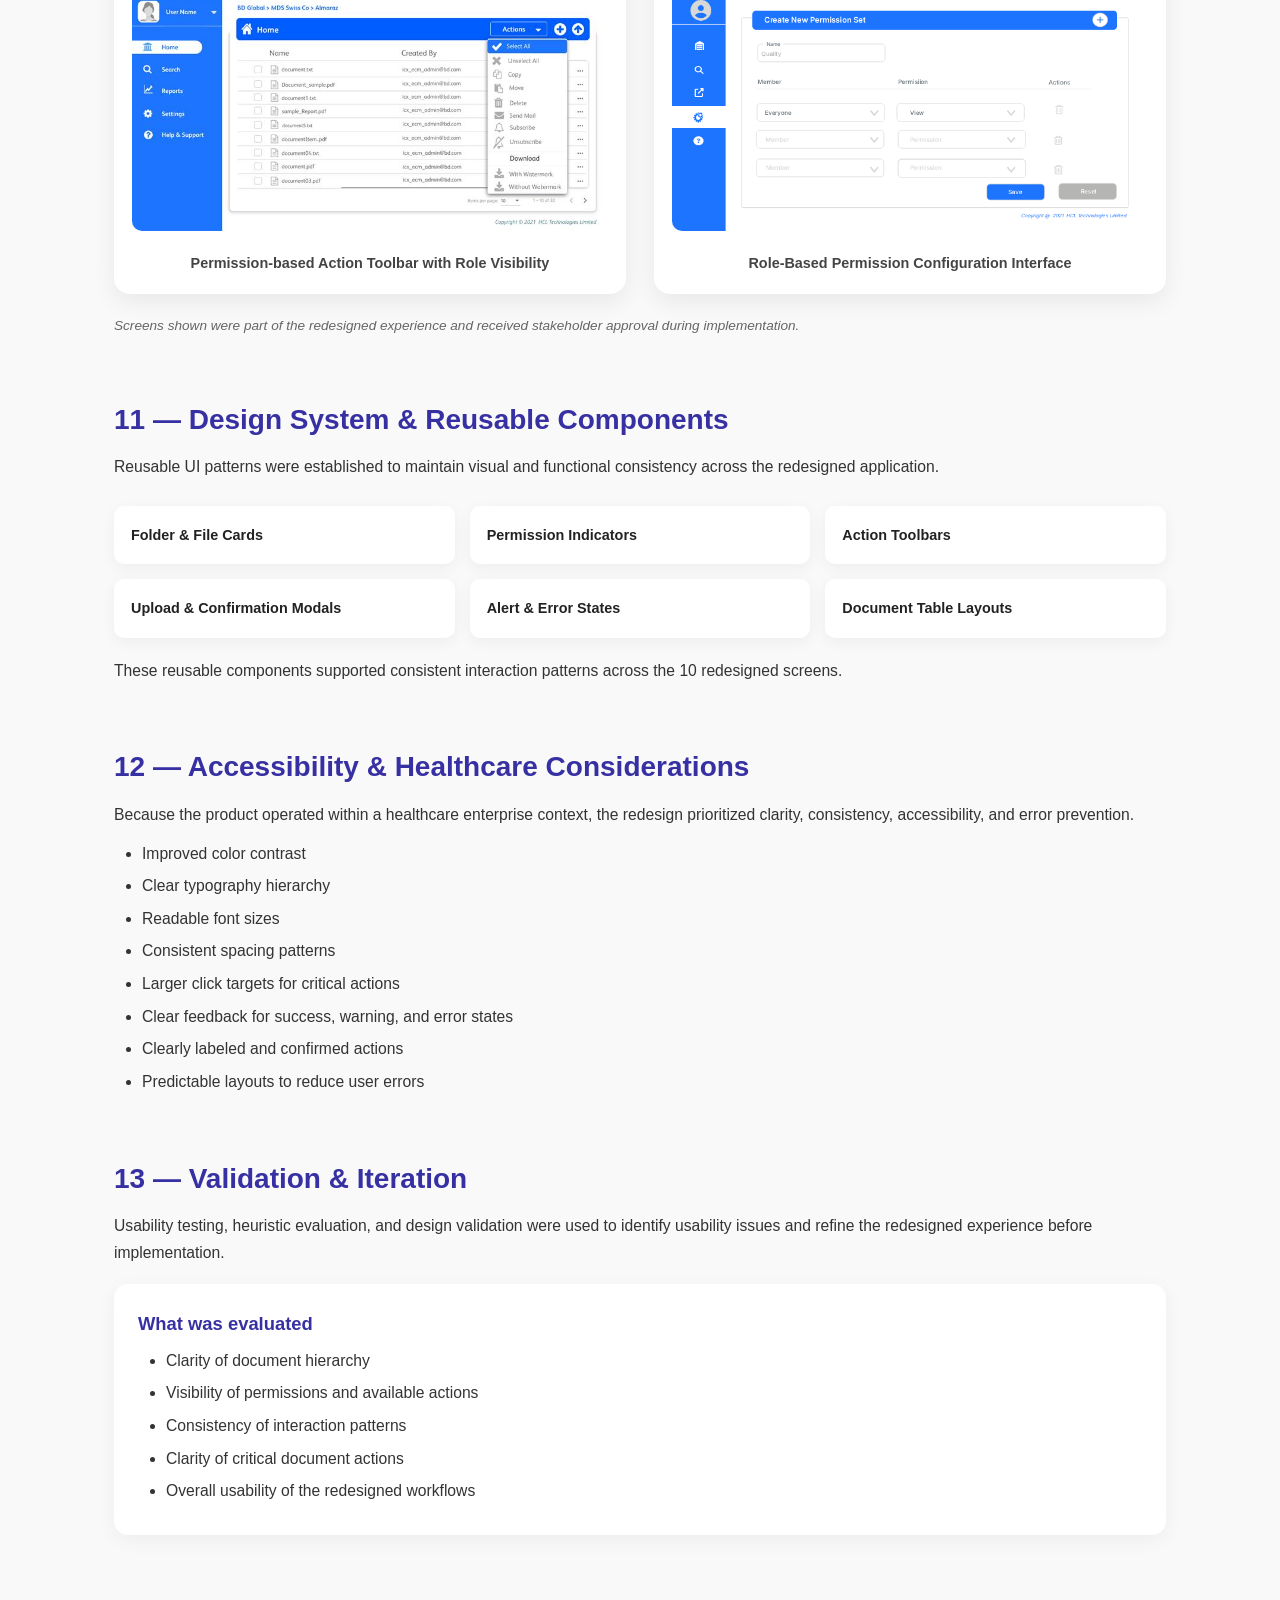
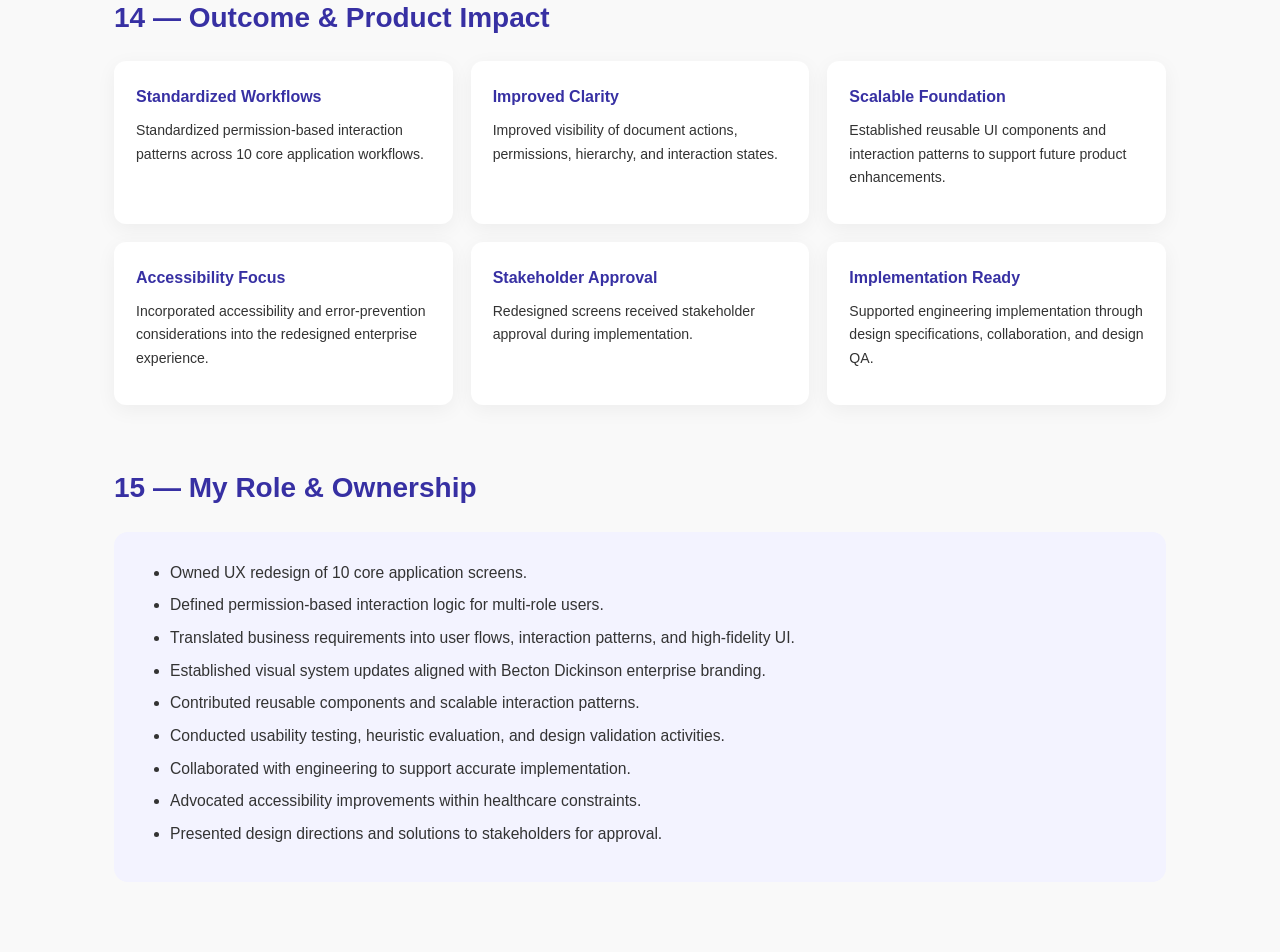
==== commit 084eecd7: "Update bd.html" ====
--- a/projects/bd.html
+++ b/projects/bd.html
@@ -3,337 +3,1368 @@
 <head>
     <meta charset="UTF-8">
     <meta name="viewport" content="width=device-width, initial-scale=1.0">
-    <title>Becton Dickinson Case Study</title>
+
+    <title>Becton Dickinson | Enterprise Product Design Case Study</title>
+
     <link rel="stylesheet" href="../css/style.css" />
+
     <style>
-        /* ----------- PAGE CONTENT STYLES ----------- */
+
+        /* ================= CASE STUDY ================= */
 
         .case-study-container {
-            max-width: 1150px;
-            margin: 120px auto 50px;
-            padding: 0 20px;
+            max-width: 1100px;
+            margin: 110px auto 70px;
+            padding: 0 24px;
             line-height: 1.7;
         }
 
+        .case-study-container h1 {
+            color: #3730A3;
+            font-size: 2.2rem;
+            line-height: 1.25;
+            margin-bottom: 10px;
+        }
+
         .case-study-container h2 {
-            margin-top: 40px;
+            margin-top: 65px;
+            margin-bottom: 16px;
             color: #3730A3;
-            font-size: 1.8rem;
-            margin-bottom: 10px;
+            font-size: 1.75rem;
+            line-height: 1.3;
         }
 
         .case-study-container h3 {
-            margin-top: 25px;
-            color: #444;
-            font-size: 1.4rem;
+            margin-top: 28px;
+            margin-bottom: 8px;
+            color: #333;
+            font-size: 1.15rem;
         }
 
         .case-study-container p,
         .case-study-container li {
-            font-size: 1rem;
+            font-size: 0.98rem;
             color: #333;
         }
 
         .case-study-container p {
-          margin-bottom: 10px;
+            margin-bottom: 12px;
         }
 
         .case-study-container ul {
             margin-left: 20px;
-        }
-
-        /* ================= BD VISUAL SECTION ================= */
-
-.bd-visuals {
-  margin-top: 80px;
-}
-
-.bd-images {
-  display: grid;
-  grid-template-columns: repeat(auto-fit, minmax(320px, 1fr));
-  gap: 30px;
-  margin-top: 30px;
-}
-
-.bd-card {
-  background: #ffffff;
-  border-radius: 16px;
-  padding: 20px;
-  box-shadow: 0 10px 30px rgba(0,0,0,0.06);
-  text-align: center;
-  transition: all 0.3s ease;
-}
-
-.bd-card img {
-  width: 100%;
-  border-radius: 12px;
-  margin-bottom: 15px;
-}
-
-.bd-card:hover {
-  transform: translateY(-4px);
-  box-shadow: 0 15px 35px rgba(0,0,0,0.1);
-}
-
-.bd-card p {
-  font-size: 0.95rem;
-  color: #444;
-  font-weight: 500;
-}
-
-/* Flow Section */
-
-.bd-flow {
-  margin-top: 100px;
-}
-
-.bd-flow img {
-  width: 100%;
-  border-radius: 16px;
-  box-shadow: 0 10px 30px rgba(0,0,0,0.08);
-}
-
-        /* Responsive */
+            padding-left: 8px;
+        }
+
+        .case-study-container li {
+            margin-bottom: 6px;
+        }
+
+        /* ================= PROJECT META ================= */
+
+        .project-label {
+            display: inline-block;
+            background: #eeeefe;
+            color: #3730A3;
+            padding: 6px 12px;
+            border-radius: 20px;
+            font-size: 0.82rem;
+            font-weight: 600;
+            margin-bottom: 12px;
+        }
+
+        .project-intro {
+            font-size: 1.05rem !important;
+            max-width: 900px;
+            color: #444 !important;
+            margin-bottom: 25px !important;
+        }
+
+        .project-meta {
+            background: #fff;
+            border-left: 4px solid #3730A3;
+            padding: 20px 24px;
+            border-radius: 10px;
+            box-shadow: 0 5px 20px rgba(0,0,0,0.05);
+            margin-top: 25px;
+        }
+
+        .project-meta p {
+            margin: 5px 0;
+            font-size: 0.92rem;
+        }
+
+        /* ================= PRODUCT CONTEXT ================= */
+
+        .context-grid {
+            display: grid;
+            grid-template-columns: repeat(3, 1fr);
+            gap: 20px;
+            margin-top: 25px;
+        }
+
+        .context-card {
+            background: #fff;
+            padding: 22px;
+            border-radius: 12px;
+            box-shadow: 0 5px 20px rgba(0,0,0,0.05);
+        }
+
+        .context-card h3 {
+            margin-top: 0;
+            color: #3730A3;
+            font-size: 1rem;
+        }
+
+        .context-card p {
+            font-size: 0.9rem;
+            margin-bottom: 0;
+        }
+
+        /* ================= PROBLEM ================= */
+
+        .problem-box {
+            background: #f3f3ff;
+            border-radius: 14px;
+            padding: 28px;
+            margin-top: 20px;
+        }
+
+        .problem-box p {
+            margin-bottom: 8px;
+        }
+
+        /* ================= DESIGN GOALS ================= */
+
+        .goal-grid {
+            display: grid;
+            grid-template-columns: repeat(4, 1fr);
+            gap: 16px;
+            margin-top: 25px;
+        }
+
+        .goal-card {
+            background: #fff;
+            border-radius: 12px;
+            padding: 20px;
+            box-shadow: 0 5px 20px rgba(0,0,0,0.05);
+        }
+
+        .goal-number {
+            font-size: 0.8rem;
+            font-weight: 700;
+            color: #3730A3;
+        }
+
+        .goal-card h3 {
+            margin-top: 8px;
+            font-size: 1rem;
+        }
+
+        .goal-card p {
+            font-size: 0.88rem;
+        }
+
+        /* ================= RESEARCH ================= */
+
+        .research-box {
+            background: #fff;
+            border-radius: 14px;
+            padding: 28px;
+            box-shadow: 0 5px 20px rgba(0,0,0,0.05);
+            margin-top: 25px;
+        }
+
+        .research-methods {
+            display: grid;
+            grid-template-columns: repeat(3, 1fr);
+            gap: 18px;
+            margin-top: 20px;
+        }
+
+        .research-method {
+            border: 1px solid #e7e7e7;
+            border-radius: 10px;
+            padding: 18px;
+        }
+
+        .research-method strong {
+            display: block;
+            color: #3730A3;
+            margin-bottom: 5px;
+        }
+
+        .research-method span {
+            font-size: 0.86rem;
+            color: #555;
+        }
+
+        /* ================= WORKFLOW ================= */
+
+        .workflow-box {
+            background: #fff;
+            border-radius: 14px;
+            padding: 25px;
+            box-shadow: 0 8px 25px rgba(0,0,0,0.06);
+            margin-top: 25px;
+        }
+
+        .workflow-steps {
+            display: flex;
+            align-items: center;
+            justify-content: center;
+            flex-wrap: wrap;
+            gap: 10px;
+            margin-top: 15px;
+        }
+
+        .workflow-step {
+            background: #f3f3ff;
+            color: #3730A3;
+            padding: 10px 15px;
+            border-radius: 8px;
+            font-size: 0.85rem;
+            font-weight: 600;
+        }
+
+        .workflow-arrow {
+            color: #777;
+            font-weight: bold;
+        }
+
+        /* ================= VISUALS ================= */
+
+        .bd-visuals {
+            margin-top: 40px;
+        }
+
+        .bd-images {
+            display: grid;
+            grid-template-columns: repeat(2, 1fr);
+            gap: 28px;
+            margin-top: 25px;
+        }
+
+        .bd-card {
+            background: #fff;
+            border-radius: 16px;
+            padding: 18px;
+            box-shadow: 0 8px 25px rgba(0,0,0,0.07);
+            text-align: center;
+            transition: all 0.3s ease;
+        }
+
+        .bd-card img {
+            width: 100%;
+            border-radius: 10px;
+            margin-bottom: 12px;
+        }
+
+        .bd-card:hover {
+            transform: translateY(-4px);
+            box-shadow: 0 12px 30px rgba(0,0,0,0.1);
+        }
+
+        .bd-card p {
+            font-size: 0.9rem;
+            color: #444;
+            font-weight: 600;
+            margin-bottom: 0;
+        }
+
+        /* ================= PROCESS ================= */
+
+        .process-grid {
+            display: grid;
+            grid-template-columns: repeat(4, 1fr);
+            gap: 18px;
+            margin-top: 25px;
+        }
+
+        .process-card {
+            background: #fff;
+            padding: 20px;
+            border-radius: 12px;
+            box-shadow: 0 5px 20px rgba(0,0,0,0.05);
+        }
+
+        .process-card span {
+            font-size: 0.78rem;
+            color: #3730A3;
+            font-weight: 700;
+        }
+
+        .process-card h3 {
+            margin-top: 6px;
+            font-size: 1rem;
+        }
+
+        .process-card p {
+            font-size: 0.85rem;
+        }
+
+        /* ================= FLOW ================= */
+
+        .bd-flow {
+            margin-top: 50px;
+        }
+
+        .bd-flow img {
+            width: 100%;
+            border-radius: 16px;
+            box-shadow: 0 10px 30px rgba(0,0,0,0.08);
+            margin-top: 20px;
+        }
+
+        .confidential-note {
+            font-size: 0.85rem !important;
+            color: #666 !important;
+            font-style: italic;
+        }
+
+        /* ================= DECISIONS ================= */
+
+        .decision-card {
+            background: #fff;
+            border-radius: 14px;
+            padding: 24px;
+            margin-top: 18px;
+            box-shadow: 0 5px 20px rgba(0,0,0,0.05);
+        }
+
+        .decision-card h3 {
+            color: #3730A3;
+            margin-top: 0;
+        }
+
+        .decision-card p {
+            margin-bottom: 7px;
+        }
+
+        .decision-label {
+            font-weight: 700;
+            color: #333;
+        }
+
+        /* ================= TRADE OFF ================= */
+
+        .tradeoff-grid {
+            display: grid;
+            grid-template-columns: repeat(2, 1fr);
+            gap: 20px;
+            margin-top: 25px;
+        }
+
+        .tradeoff-card {
+            background: #f7f7fb;
+            padding: 22px;
+            border-radius: 12px;
+            border: 1px solid #e7e7e7;
+        }
+
+        .tradeoff-card h3 {
+            color: #3730A3;
+            margin-top: 0;
+        }
+
+        .tradeoff-card p {
+            font-size: 0.9rem;
+        }
+
+        /* ================= COMPONENTS ================= */
+
+        .component-grid {
+            display: grid;
+            grid-template-columns: repeat(3, 1fr);
+            gap: 15px;
+            margin-top: 25px;
+        }
+
+        .component-item {
+            background: #fff;
+            border-radius: 10px;
+            padding: 17px;
+            box-shadow: 0 4px 15px rgba(0,0,0,0.05);
+            font-size: 0.9rem;
+            font-weight: 600;
+        }
+
+        /* ================= OUTCOME ================= */
+
+        .outcome-grid {
+            display: grid;
+            grid-template-columns: repeat(3, 1fr);
+            gap: 18px;
+            margin-top: 25px;
+        }
+
+        .outcome-card {
+            background: #fff;
+            padding: 22px;
+            border-radius: 12px;
+            box-shadow: 0 5px 20px rgba(0,0,0,0.05);
+        }
+
+        .outcome-card h3 {
+            color: #3730A3;
+            margin-top: 0;
+            font-size: 1rem;
+        }
+
+        .outcome-card p {
+            font-size: 0.88rem;
+        }
+
+        /* ================= ROLE ================= */
+
+        .role-box {
+            background: #f3f3ff;
+            border-radius: 14px;
+            padding: 28px;
+            margin-top: 25px;
+        }
+
+        /* ================= MOBILE ================= */
+
         @media (max-width: 768px) {
+
             .case-study-container {
-                margin-top: 100px;
+                margin-top: 95px;
+                padding: 0 18px;
             }
+
+            .case-study-container h1 {
+                font-size: 1.7rem;
+            }
+
             .case-study-container h2 {
-                font-size: 1.5rem;
+                font-size: 1.45rem;
+                margin-top: 50px;
             }
-            .case-study-container h3 {
-                font-size: 1.2rem;
+
+            .context-grid,
+            .goal-grid,
+            .research-methods,
+            .process-grid,
+            .outcome-grid {
+                grid-template-columns: 1fr;
             }
-        }
+
+            .bd-images,
+            .tradeoff-grid {
+                grid-template-columns: 1fr;
+            }
+
+            .component-grid {
+                grid-template-columns: repeat(2, 1fr);
+            }
+
+            .workflow-steps {
+                flex-direction: column;
+            }
+
+            .workflow-arrow {
+                transform: rotate(90deg);
+            }
+        }
+
     </style>
 </head>
 
+
 <body style="background-color: #f9f9f9;">
 
+<!-- ================= NAVIGATION ================= -->
+
 <header class="cs-navbar">
-  <div class="cs-nav-wrapper">
-
-    <div class="cs-logo">
-      Shanmugapriya <span>Udhayakumar</span>
+
+    <div class="cs-nav-wrapper">
+
+        <div class="cs-logo">
+            Shanmugapriya <span>Udhayakumar</span>
+        </div>
+
+        <input type="checkbox" id="cs-menu-toggle" />
+
+        <label for="cs-menu-toggle" class="cs-hamburger">
+            <span></span>
+            <span></span>
+            <span></span>
+        </label>
+
+        <nav class="cs-nav-links">
+            <a href="../index.html#home">Home</a>
+            <a href="../index.html#about">About</a>
+            <a href="../index.html#experience">Experience</a>
+            <a href="../index.html#portfolio">Portfolio</a>
+            <a href="../index.html#contact">Contact</a>
+        </nav>
+
     </div>
 
-    <input type="checkbox" id="cs-menu-toggle" />
-    <label for="cs-menu-toggle" class="cs-hamburger">
-      <span></span>
-      <span></span>
-      <span></span>
-    </label>
-
-    <nav class="cs-nav-links">
-      <a href="../index.html#home">Home</a>
-      <a href="../index.html#about">About</a>
-      <a href="../index.html#experience">Experience</a>
-      <a href="../index.html#portfolio">Portfolio</a>
-      <a href="../index.html#contact">Contact</a>
-    </nav>
-
-  </div>
 </header>
 
 
-<!-- ================= CASE STUDY CONTENT ================= -->
-
-<div class="case-study-container">
-
-    <h2>Becton Dickinson - Document Management Platform (UX Redesign Case Study)</h2>
-
-    <p><strong>Role:</strong> UI/UX Designer & Front End<br>
-    <strong>Duration:</strong> 19 months<br>
-    <strong>Type:</strong> Enterprise B2B – Healthcare / Document Management System<br>
-    <strong>Team:</strong> Product Owner, Engineering Team, UI/UX Designers, QA <br>
-    <strong>Tools:</strong> Figma, Adobe XD, Jira, Photopea, HTML/CSS </p>
-    <br>
-    <h2>Project Overview</h2><br>
-    <p>
-        Becton Dickinson required a redesign of an internal document management platform used to store and manage critical documents in a structured and permission-based environment.
-
-The platform was already in active enterprise use across internal healthcare workflows. However, the experience needed a modern UX refresh to improve usability, clarity, and consistency while maintaining strict healthcare and enterprise constraints.
-
-The project focused on redesigning 10 core screens that covered the primary document workflows.
-
-This project required balancing usability improvements with strict enterprise and healthcare compliance standards, making clarity and error prevention the primary design drivers.
+<!-- ================= CASE STUDY ================= -->
+
+<main class="case-study-container">
+
+
+    <!-- ================= HERO ================= -->
+
+    <span class="project-label">Enterprise Product Design Case Study</span>
+
+    <h1>Becton Dickinson — Document Management Platform</h1>
+
+    <p class="project-intro">
+        Redesigning complex document-management and permission-based workflows
+        for an enterprise healthcare platform, with a focus on usability, clarity,
+        consistency, accessibility, and scalable product patterns.
     </p>
 
-    
-
-    <h2>Problem Statement</h2><br>
-    <p>The outdated interface reduced efficiency in document-heavy workflows and increased friction in permission-based operations.</p>
-    <p><strong>Key challenges included:</strong></p>
-    <ul>
-        <li>Complex folder structures that were hard to understand at a glance</li>
-        <li>Limited visual differentiation between user actions and permissions</li>
-        <li>Inconsistent use of colors, icons, typography, and branding</li>
-        <li>High cognitive load when managing or locating documents</li>
-
-    </ul>
-    
-
-    <h2>Understanding the Use Case</h2>
-
-<p>The platform followed a strict <strong>role-based access model</strong> to ensure document safety and compliance.</p>
-
-<h3>Edit Access Users</h3>
-<ul>
-  <li>Upload documents</li>
-  <li>Edit metadata</li>
-  <li>Delete or manage files</li>
-</ul>
-
-<h3>View-Only Users</h3>
-<ul>
-  <li>Browse folders</li>
-  <li>View documents</li>
-  <li>No modification privileges</li>
-</ul>
-
-<p>
-Designing for both user types required <strong>clear permission visibility</strong> and
-<strong>error prevention</strong> to avoid accidental actions.
-</p>
-
-
-<h2>Design Scope</h2>
-
-<p>This was a <strong>full redesign</strong>, not an incremental update.</p>
-
-<ul>
-  <li>Redesign of <strong>10 key application screens</strong></li>
-  <li>Complete visual refresh</li>
-  <li>Improved information hierarchy</li>
-  <li>Clear permission-based interactions</li>
-</ul>
-
-<p>The redesign aimed to create a scalable foundation for future product enhancements while reducing operational friction in document workflows.</p>
-
-
-<h2>Healthcare UX Constraints</h2>
-
-<p>Given the healthcare domain, the design followed strict usability and compliance principles:</p>
-
-<ul>
-  <li>Accuracy and clarity prioritized over visual flair</li>
-  <li>Minimal, non-decorative UI elements</li>
-  <li>Clearly labeled and confirmed actions</li>
-  <li>Predictable layouts to reduce user errors</li>
-  <li>No ambiguity in critical actions like upload, edit, or delete</li>
-</ul>
-
-
-<h2>Accessibility Considerations</h2>
-
-<p>The redesigned experience accounted for accessibility best practices:</p>
-
-<ul>
-  <li>Improved color contrast</li>
-  <li>Clear typography hierarchy</li>
-  <li>Readable font sizes</li>
-  <li>Consistent spacing patterns</li>
-  <li>Larger click targets for critical actions</li>
-  <li>Clear feedback for success, warning, and error states</li>
-</ul>
-
-<h2>Design Decisions</h2>
-
-<ul>
-  <li>Simplified folder visualization for faster scanning</li>
-  <li>Clear permission indicators at folder and file level</li>
-  <li>Updated color palette aligned with enterprise branding</li>
-  <li>Standardized icons for document actions</li>
-  <li>Improved typography for readability</li>
-  <li>Consistent placement of primary and secondary actions</li>
-</ul>
-
-<!-- ================= APPROVED UI SCREENS ================= -->
-
-<section class="bd-visuals">
-  <h2>Approved UI Screens (Client Sign-off)</h2>
-
-  <p class="visual-note">
-    The following screens were part of the redesigned experience and received
-    stakeholder approval during implementation.
-  </p>
-
-  <div class="bd-images">
-    <div class="bd-card">
-      <img src="../images/BD_inner_ActionDropdownNew.png" alt="BD Action Dropdown Screen">
-      <p>Permission-based Action Toolbar with Role Visibility</p>
+    <div class="project-meta">
+
+        <p><strong>Role:</strong> UI/UX Designer & Front End</p>
+
+        <p><strong>Duration:</strong> 19 months</p>
+
+        <p><strong>Type:</strong> Enterprise B2B · Healthcare · Document Management System</p>
+
+        <p><strong>Team:</strong> Product Owner, Engineering Team, UI/UX Designers, QA</p>
+
+        <p><strong>Tools:</strong> Figma, Adobe XD, Jira, Photopea, HTML/CSS</p>
+
     </div>
 
-    <div class="bd-card">
-      <img src="../images/BDPermissionSets.png" alt="BD Permission Set Screen">
-      <p>Role-Based Permission Configuration Interface</p>
-    </div>
-  </div>
-</section>
-
-<!-- ================= COMPLEX FLOW RECONSTRUCTION ================= -->
-
-<section class="bd-flow">
-  <h2>Complex Permission Flow (Recreated for Portfolio)</h2>
-
-  <p class="visual-note">
-    Due to confidentiality, detailed production flows cannot be shown.
-    Below is a reconstructed version demonstrating the logic behind
-    permission-based document management.
-  </p>
-
-  <img src="../images/UserPermissionBasedDocumentManagementFlow.png" alt="BD Permission Flow">
-</section>
-
-
-<h2>Components Designed</h2>
-
-<ul>
-  <li>Folder and file cards</li>
-  <li>Permission indicators</li>
-  <li>Action toolbars</li>
-  <li>Upload and confirmation modals</li>
-  <li>Alert and error states</li>
-  <li>Table layouts for document lists</li>
-</ul>
-
-<p>These components ensured visual and functional consistency across all 10 screens.</p>
-
-
-<h2>Usability Challenges</h2>
-
-<ul>
-  <li>Balancing simplicity with dense information</li>
-  <li>Designing for multiple permission levels</li>
-  <li>Preventing accidental destructive actions</li>
-  <li>Maintaining consistency across redesigned screens</li>
-  <li>Working within healthcare compliance constraints</li>
-</ul>
-
-
-<h2>Results & Impact</h2>
-
-<ul>
-  <li>Standardized permission-based logic across 10 core workflows</li>
-  <li>Reduced workflow friction by simplifying folder hierarchy and action visibility</li>
-  <li>Improved task efficiency through contextual action toolbars</li>
-  <li>Enabled scalable component reuse for future product modules</li>
-  <li>Strengthened enterprise readiness through accessibility-focused improvements</li>
-</ul>
-
-
-<h2>My Role & Ownership</h2>
-
-<ul>
-  <li>UX redesign of 10 core application screens</li>
-  <li>Defined permission-based interaction logic for multi-role users</li>
-  <li>Established visual system updates aligned with BD enterprise branding</li>
-  <li>Collaborated with engineering to ensure accurate implementation</li>
-  <li>Advocated accessibility improvements within healthcare constraints</li>
-  <li>Presented design directions to stakeholders for approval</li>
-</ul>
-
-</div>
+
+    <!-- ================= PRODUCT OVERVIEW ================= -->
+
+    <section>
+
+        <h2>01 — Product Overview</h2>
+
+        <p>
+            Becton Dickinson required a redesign of an internal document management
+            platform used to store and manage critical documents in a structured
+            and permission-based environment.
+        </p>
+
+        <p>
+            The platform was already in active enterprise use across internal
+            healthcare workflows. The redesign focused on improving usability,
+            clarity, consistency, and interaction patterns while maintaining
+            enterprise and healthcare constraints.
+        </p>
+
+        <p>
+            The project covered the redesign of
+            <strong>10 core application screens</strong> supporting primary
+            document-management workflows.
+        </p>
+
+    </section>
+
+
+    <!-- ================= PROBLEM ================= -->
+
+    <section>
+
+        <h2>02 — The Product Problem</h2>
+
+        <div class="problem-box">
+
+            <p>
+                The existing interface created friction within document-heavy
+                workflows, particularly where users needed to understand
+                permissions and available actions.
+            </p>
+
+            <p><strong>Key challenges:</strong></p>
+
+            <ul>
+                <li>Complex folder structures were difficult to understand at a glance.</li>
+                <li>Permission and action states were not sufficiently differentiated.</li>
+                <li>UI patterns such as colors, icons, typography, and branding were inconsistent.</li>
+                <li>Managing and locating documents created unnecessary cognitive load.</li>
+            </ul>
+
+        </div>
+
+    </section>
+
+
+    <!-- ================= USERS ================= -->
+
+    <section>
+
+        <h2>03 — Users & Product Context</h2>
+
+        <p>
+            The platform followed a strict role-based access model to support
+            document safety and controlled access.
+        </p>
+
+        <div class="context-grid">
+
+            <div class="context-card">
+
+                <h3>Edit Access Users</h3>
+
+                <p>
+                    Users who could upload documents, edit metadata,
+                    and delete or manage files.
+                </p>
+
+            </div>
+
+
+            <div class="context-card">
+
+                <h3>View-Only Users</h3>
+
+                <p>
+                    Users who could browse folders and view documents
+                    without modification privileges.
+                </p>
+
+            </div>
+
+
+            <div class="context-card">
+
+                <h3>Product Constraint</h3>
+
+                <p>
+                    Different permission levels required clear visibility
+                    of available actions and safeguards against unintended actions.
+                </p>
+
+            </div>
+
+        </div>
+
+    </section>
+
+
+    <!-- ================= GOALS ================= -->
+
+    <section>
+
+        <h2>04 — Product Design Goals</h2>
+
+        <div class="goal-grid">
+
+            <div class="goal-card">
+                <span class="goal-number">01</span>
+                <h3>Simplify</h3>
+                <p>Make document-heavy workflows easier to understand and navigate.</p>
+            </div>
+
+            <div class="goal-card">
+                <span class="goal-number">02</span>
+                <h3>Clarify</h3>
+                <p>Make permissions and available actions easier to identify.</p>
+            </div>
+
+            <div class="goal-card">
+                <span class="goal-number">03</span>
+                <h3>Standardize</h3>
+                <p>Create consistent interaction and visual patterns across screens.</p>
+            </div>
+
+            <div class="goal-card">
+                <span class="goal-number">04</span>
+                <h3>Scale</h3>
+                <p>Create reusable patterns that could support future product enhancements.</p>
+            </div>
+
+        </div>
+
+    </section>
+
+
+    <!-- ================= RESEARCH ================= -->
+
+    <section>
+
+        <h2>05 — Research & Usability Validation</h2>
+
+        <div class="research-box">
+
+            <p>
+                The redesign incorporated UX evaluation and validation activities
+                to identify usability issues and refine the experience.
+            </p>
+
+            <div class="research-methods">
+
+                <div class="research-method">
+
+                    <strong>Usability Testing</strong>
+
+                    <span>
+                        Used to identify usability issues and areas of friction
+                        within the redesigned experience.
+                    </span>
+
+                </div>
+
+
+                <div class="research-method">
+
+                    <strong>Heuristic Evaluation</strong>
+
+                    <span>
+                        Evaluated interaction and usability issues across
+                        the application experience.
+                    </span>
+
+                </div>
+
+
+                <div class="research-method">
+
+                    <strong>Design Validation</strong>
+
+                    <span>
+                        Used feedback and evaluation findings to refine
+                        design solutions before implementation.
+                    </span>
+
+                </div>
+
+            </div>
+
+            <p style="margin-top:20px;">
+                <strong>Note:</strong> Detailed research data, participant information,
+                and production evidence are not shown because of project confidentiality.
+            </p>
+
+        </div>
+
+    </section>
+
+
+    <!-- ================= WORKFLOW ================= -->
+
+    <section>
+
+        <h2>06 — Complex Workflow</h2>
+
+        <p>
+            Permission-based document management introduced different paths
+            depending on user access and available actions.
+        </p>
+
+        <div class="workflow-box">
+
+            <div class="workflow-steps">
+
+                <span class="workflow-step">Access Document Area</span>
+
+                <span class="workflow-arrow">→</span>
+
+                <span class="workflow-step">Identify User Permission</span>
+
+                <span class="workflow-arrow">→</span>
+
+                <span class="workflow-step">View Available Actions</span>
+
+                <span class="workflow-arrow">→</span>
+
+                <span class="workflow-step">Perform Document Action</span>
+
+                <span class="workflow-arrow">→</span>
+
+                <span class="workflow-step">Confirmation / Feedback</span>
+
+            </div>
+
+        </div>
+
+    </section>
+
+
+    <!-- ================= FLOW RECONSTRUCTION ================= -->
+
+    <section class="bd-flow">
+
+        <h2>Complex Permission Workflow</h2>
+
+        <p class="confidential-note">
+            Due to confidentiality, detailed production flows cannot be shown.
+            The following is a reconstructed representation of the permission-based
+            document-management logic for portfolio presentation.
+        </p>
+
+        <img
+            src="../images/UserPermissionBasedDocumentManagementFlow.png"
+            alt="Recreated permission-based document management workflow"
+        />
+
+    </section>
+
+
+    <!-- ================= DESIGN APPROACH ================= -->
+
+    <section>
+
+        <h2>07 — Design Approach</h2>
+
+        <div class="process-grid">
+
+            <div class="process-card">
+
+                <span>01 — UNDERSTAND</span>
+
+                <h3>Requirements & Context</h3>
+
+                <p>
+                    Reviewed business requirements, user roles,
+                    document workflows, and product constraints.
+                </p>
+
+            </div>
+
+
+            <div class="process-card">
+
+                <span>02 — STRUCTURE</span>
+
+                <h3>Flows & Information</h3>
+
+                <p>
+                    Structured information hierarchy and clarified
+                    task flows for document-management scenarios.
+                </p>
+
+            </div>
+
+
+            <div class="process-card">
+
+                <span>03 — EXPLORE</span>
+
+                <h3>Wireframes & Interaction</h3>
+
+                <p>
+                    Explored layouts, interaction patterns, permission
+                    visibility, and action placement before final UI.
+                </p>
+
+            </div>
+
+
+            <div class="process-card">
+
+                <span>04 — VALIDATE</span>
+
+                <h3>Prototype & Design Validation</h3>
+
+                <p>
+                    Validated design solutions and refined the experience
+                    before implementation.
+                </p>
+
+            </div>
+
+        </div>
+
+        <!--
+        IMPORTANT:
+        If you have actual BD wireframes or prototype screenshots,
+        ADD THEM HERE.
+
+        Example:
+
+        <div class="bd-images">
+            <div class="bd-card">
+                <img src="../images/BD_wireframe_01.png"
+                     alt="BD wireframe exploration">
+                <p>Early wireframe exploration</p>
+            </div>
+
+            <div class="bd-card">
+                <img src="../images/BD_prototype_01.png"
+                     alt="BD interactive prototype">
+                <p>Prototype used for interaction validation</p>
+            </div>
+        </div>
+        -->
+
+    </section>
+
+
+    <!-- ================= DESIGN DECISIONS ================= -->
+
+    <section>
+
+        <h2>08 — Key Design Decisions</h2>
+
+
+        <div class="decision-card">
+
+            <h3>01. Simplify Document Hierarchy</h3>
+
+            <p>
+                <span class="decision-label">Challenge:</span>
+                Document-heavy screens made it difficult to scan and locate information.
+            </p>
+
+            <p>
+                <span class="decision-label">Decision:</span>
+                Simplified folder and file visualization and improved information hierarchy.
+            </p>
+
+            <p>
+                <span class="decision-label">Rationale:</span>
+                Make important document information easier to locate and understand.
+            </p>
+
+        </div>
+
+
+        <div class="decision-card">
+
+            <h3>02. Make Permissions More Visible</h3>
+
+            <p>
+                <span class="decision-label">Challenge:</span>
+                Users needed clearer understanding of available actions and permissions.
+            </p>
+
+            <p>
+                <span class="decision-label">Decision:</span>
+                Introduced clearer permission indicators at folder and file level.
+            </p>
+
+            <p>
+                <span class="decision-label">Rationale:</span>
+                Improve visibility of access states and reduce ambiguity around actions.
+            </p>
+
+        </div>
+
+
+        <div class="decision-card">
+
+            <h3>03. Standardize Interaction Patterns</h3>
+
+            <p>
+                <span class="decision-label">Challenge:</span>
+                UI patterns such as icons, action placement, typography, and visual
+                treatments were inconsistent.
+            </p>
+
+            <p>
+                <span class="decision-label">Decision:</span>
+                Standardized document actions, typography, icon usage,
+                and primary/secondary action placement.
+            </p>
+
+            <p>
+                <span class="decision-label">Rationale:</span>
+                Create more predictable interactions across the application.
+            </p>
+
+        </div>
+
+
+        <div class="decision-card">
+
+            <h3>04. Design for Error Prevention</h3>
+
+            <p>
+                <span class="decision-label">Challenge:</span>
+                Actions such as upload, edit, and delete required clarity
+                within permission-controlled workflows.
+            </p>
+
+            <p>
+                <span class="decision-label">Decision:</span>
+                Used clearly labeled actions, confirmation states,
+                and consistent feedback patterns.
+            </p>
+
+            <p>
+                <span class="decision-label">Rationale:</span>
+                Reduce ambiguity around critical document actions.
+            </p>
+
+        </div>
+
+    </section>
+
+
+    <!-- ================= TRADE OFFS ================= -->
+
+    <section>
+
+        <h2>09 — Design Trade-offs</h2>
+
+        <div class="tradeoff-grid">
+
+            <div class="tradeoff-card">
+
+                <h3>Information Density vs. Simplicity</h3>
+
+                <p>
+                    The platform required users to work with document-heavy
+                    information while keeping the interface easy to scan.
+                    The redesign prioritized essential information and clearer
+                    visual hierarchy rather than adding more UI elements.
+                </p>
+
+            </div>
+
+
+            <div class="tradeoff-card">
+
+                <h3>Permission Visibility vs. Interface Clarity</h3>
+
+                <p>
+                    Permission states needed to remain visible without making
+                    the interface visually overwhelming. The solution focused
+                    on contextual permission indicators and clearer action visibility.
+                </p>
+
+            </div>
+
+        </div>
+
+        <p class="confidential-note" style="margin-top:18px;">
+            Trade-offs shown here reflect the documented design considerations
+            available for portfolio presentation.
+        </p>
+
+    </section>
+
+
+    <!-- ================= FINAL UI ================= -->
+
+    <section class="bd-visuals">
+
+        <h2>10 — Final Product Experience</h2>
+
+        <p>
+            The following approved screens demonstrate the redesigned
+            permission-based document-management experience.
+        </p>
+
+        <div class="bd-images">
+
+            <div class="bd-card">
+
+                <img
+                    src="../images/BD_inner_ActionDropdownNew.png"
+                    alt="Becton Dickinson permission based action toolbar"
+                >
+
+                <p>
+                    Permission-based Action Toolbar with Role Visibility
+                </p>
+
+            </div>
+
+
+            <div class="bd-card">
+
+                <img
+                    src="../images/BDPermissionSets.png"
+                    alt="Becton Dickinson role based permission configuration"
+                >
+
+                <p>
+                    Role-Based Permission Configuration Interface
+                </p>
+
+            </div>
+
+        </div>
+
+        <p class="confidential-note" style="margin-top:20px;">
+            Screens shown were part of the redesigned experience and received
+            stakeholder approval during implementation.
+        </p>
+
+    </section>
+
+
+    <!-- ================= DESIGN SYSTEM ================= -->
+
+    <section>
+
+        <h2>11 — Design System & Reusable Components</h2>
+
+        <p>
+            Reusable UI patterns were established to maintain visual and
+            functional consistency across the redesigned application.
+        </p>
+
+        <div class="component-grid">
+
+            <div class="component-item">
+                Folder & File Cards
+            </div>
+
+            <div class="component-item">
+                Permission Indicators
+            </div>
+
+            <div class="component-item">
+                Action Toolbars
+            </div>
+
+            <div class="component-item">
+                Upload & Confirmation Modals
+            </div>
+
+            <div class="component-item">
+                Alert & Error States
+            </div>
+
+            <div class="component-item">
+                Document Table Layouts
+            </div>
+
+        </div>
+
+        <p style="margin-top:20px;">
+            These reusable components supported consistent interaction patterns
+            across the 10 redesigned screens.
+        </p>
+
+    </section>
+
+
+    <!-- ================= ACCESSIBILITY ================= -->
+
+    <section>
+
+        <h2>12 — Accessibility & Healthcare Considerations</h2>
+
+        <p>
+            Because the product operated within a healthcare enterprise context,
+            the redesign prioritized clarity, consistency, accessibility,
+            and error prevention.
+        </p>
+
+        <ul>
+
+            <li>Improved color contrast</li>
+
+            <li>Clear typography hierarchy</li>
+
+            <li>Readable font sizes</li>
+
+            <li>Consistent spacing patterns</li>
+
+            <li>Larger click targets for critical actions</li>
+
+            <li>Clear feedback for success, warning, and error states</li>
+
+            <li>Clearly labeled and confirmed actions</li>
+
+            <li>Predictable layouts to reduce user errors</li>
+
+        </ul>
+
+    </section>
+
+
+    <!-- ================= VALIDATION ================= -->
+
+    <section>
+
+        <h2>13 — Validation & Iteration</h2>
+
+        <p>
+            Usability testing, heuristic evaluation, and design validation
+            were used to identify usability issues and refine the redesigned
+            experience before implementation.
+        </p>
+
+        <div class="decision-card">
+
+            <h3>What was evaluated</h3>
+
+            <ul>
+
+                <li>Clarity of document hierarchy</li>
+
+                <li>Visibility of permissions and available actions</li>
+
+                <li>Consistency of interaction patterns</li>
+
+                <li>Clarity of critical document actions</li>
+
+                <li>Overall usability of the redesigned workflows</li>
+
+            </ul>
+
+        </div>
+
+        <!--
+        If you have actual testing findings, ADD them here.
+
+        Recommended format:
+
+        FINDING
+        Users struggled with ______.
+
+        DESIGN CHANGE
+        We changed ______.
+
+        OUTCOME
+        This resulted in ______.
+
+        Do not add numbers unless you have genuine project data.
+        -->
+
+    </section>
+
+
+    <!-- ================= OUTCOME ================= -->
+
+    <section>
+
+        <h2>14 — Outcome & Product Impact</h2>
+
+        <div class="outcome-grid">
+
+            <div class="outcome-card">
+
+                <h3>Standardized Workflows</h3>
+
+                <p>
+                    Standardized permission-based interaction patterns
+                    across 10 core application workflows.
+                </p>
+
+            </div>
+
+
+            <div class="outcome-card">
+
+                <h3>Improved Clarity</h3>
+
+                <p>
+                    Improved visibility of document actions, permissions,
+                    hierarchy, and interaction states.
+                </p>
+
+            </div>
+
+
+            <div class="outcome-card">
+
+                <h3>Scalable Foundation</h3>
+
+                <p>
+                    Established reusable UI components and interaction patterns
+                    to support future product enhancements.
+                </p>
+
+            </div>
+
+
+            <div class="outcome-card">
+
+                <h3>Accessibility Focus</h3>
+
+                <p>
+                    Incorporated accessibility and error-prevention considerations
+                    into the redesigned enterprise experience.
+                </p>
+
+            </div>
+
+
+            <div class="outcome-card">
+
+                <h3>Stakeholder Approval</h3>
+
+                <p>
+                    Redesigned screens received stakeholder approval during
+                    implementation.
+                </p>
+
+            </div>
+
+
+            <div class="outcome-card">
+
+                <h3>Implementation Ready</h3>
+
+                <p>
+                    Supported engineering implementation through design
+                    specifications, collaboration, and design QA.
+                </p>
+
+            </div>
+
+        </div>
+
+    </section>
+
+
+    <!-- ================= ROLE ================= -->
+
+    <section>
+
+        <h2>15 — My Role & Ownership</h2>
+
+        <div class="role-box">
+
+            <ul>
+
+                <li>
+                    Owned UX redesign of 10 core application screens.
+                </li>
+
+                <li>
+                    Defined permission-based interaction logic for multi-role users.
+                </li>
+
+                <li>
+                    Translated business requirements into user flows,
+                    interaction patterns, and high-fidelity UI.
+                </li>
+
+                <li>
+                    Established visual system updates aligned with
+                    Becton Dickinson enterprise branding.
+                </li>
+
+                <li>
+                    Contributed reusable components and scalable interaction patterns.
+                </li>
+
+                <li>
+                    Conducted usability testing, heuristic evaluation,
+                    and design validation activities.
+                </li>
+
+                <li>
+                    Collaborated with engineering to support accurate implementation.
+                </li>
+
+                <li>
+                    Advocated accessibility improvements within healthcare constraints.
+                </li>
+
+                <li>
+                    Presented design directions and solutions to stakeholders for approval.
+                </li>
+
+            </ul>
+
+        </div>
+
+    </section>
+
+
+</main>
 
 </body>
 </html>
--- a/css/style.css
+++ b/css/style.css
@@ -968,196 +968,202 @@
 }
 
 
-/* ===== Services Section ===== */
-.services {
+/* ===== Core Capabilities Section ===== */
+.capabilities {
   padding: 120px 80px;
-  background-color: #fff;
+  background: #ffffff;
   text-align: center;
 }
 
-.services .section-title {
-  font-size: 2.2rem;
+.capabilities .section-title {
+  font-size: 2.4rem;
   font-weight: 700;
-  margin-bottom: 10px;
-  color: #111;
-}
-
-.services .section-subtitle {
-  color: #666;
-  font-size: 1rem;
-  margin-bottom: 60px;
-}
-
-.services-container {
+  color: #111827;
+  margin-bottom: 12px;
+}
+
+.capabilities .section-subtitle {
+  font-size: 1.05rem;
+  color: #6b7280;
+  margin-bottom: 70px;
+  max-width: 700px;
+  margin-left: auto;
+  margin-right: auto;
+}
+
+.capabilities-container {
   display: grid;
   grid-template-columns: repeat(auto-fit, minmax(320px, 1fr));
   gap: 40px;
-  max-width: 1100px;
+  max-width: 1150px;
   margin: 0 auto;
 }
 
-.service-card {
-  background: #fff;
-  border-radius: 20px;
-  box-shadow: 0 4px 20px rgba(0, 0, 0, 0.08);
-  padding: 40px 30px;
+.capability-card {
+  background: #ffffff;
+  border: 1px solid #f1f1f1;
+  border-radius: 18px;
+  padding: 45px 35px;
   text-align: left;
   transition: all 0.3s ease;
 }
 
-.service-card:hover {
-  transform: translateY(-8px);
-  box-shadow: 0 10px 25px rgba(0, 0, 0, 0.12);
-}
-
-.service-icon {
-  width: 50px;
-  height: 50px;
-  border-radius: 12px;
-  display: flex;
-  align-items: center;
-  justify-content: center;
-  margin-bottom: 25px;
+.capability-card:hover {
+  transform: translateY(-6px);
+  box-shadow: 0 12px 35px rgba(0, 0, 0, 0.06);
+  border-color: #e5e7eb;
+}
+
+.capability-card h3 {
   font-size: 1.4rem;
-  color: #fff;
-}
-
-.icon-purple {
-  background: #7c3aed;
-}
-
-.icon-pink {
-  background: #ec4899;
-}
-
-.service-card h3 {
-  font-size: 1.2rem;
   font-weight: 600;
-  color: #222;
-  margin-bottom: 15px;
-}
-
-.service-card p {
-  color: #555;
-  font-size: 0.95rem;
-  margin-bottom: 20px;
+  color: #111827;
+  margin-bottom: 18px;
+}
+
+.capability-card p {
+  font-size: 0.98rem;
+  color: #4b5563;
+  margin-bottom: 22px;
   line-height: 1.6;
 }
 
-.service-card ul {
+.capability-card ul {
   list-style: none;
   padding-left: 0;
 }
 
-.service-card ul li {
-  color: #3730A3;
+.capability-card ul li {
+  position: relative;
+  padding-left: 18px;
+  margin-bottom: 10px;
   font-size: 0.95rem;
-  margin-bottom: 8px;
-  display: flex;
-  align-items: center;
-}
-
-.service-card ul li::before {
-  content: "•";
-  color: #3730A3;
-  font-size: 1.2rem;
-  margin-right: 8px;
+  color: #374151;
+}
+
+.capability-card ul li::before {
+  content: "";
+  position: absolute;
+  left: 0;
+  top: 8px;
+  width: 6px;
+  height: 6px;
+  background-color: #7c3aed;
+  border-radius: 50%;
 }
 
 /* Responsive */
 @media (max-width: 768px) {
-  .services {
+  .capabilities {
     padding: 80px 30px;
   }
 
-  .services-container {
+  .capabilities .section-title {
+    font-size: 2rem;
+  }
+
+  .capabilities-container {
     gap: 25px;
   }
 
-  .service-card {
-    padding: 30px 25px;
-  }
-}
-
-
-@keyframes fadeIn {
-  from { opacity: 0; transform: translateY(-10px); }
-  to { opacity: 1; transform: translateY(0); }
-}
-
-/* Let's Work Together Section */
+  .capability-card {
+    padding: 35px 25px;
+  }
+}
+
+/* ===== Let's Work Together Section ===== */
 .work-together {
   background: linear-gradient(135deg, #3730A3 0%, #111827 100%);
-  color: #fff;
+  color: #ffffff;
   text-align: center;
-  padding: 120px 60px;
-  position: relative;
-  overflow: hidden;
+  padding: 130px 60px;
 }
 
 .work-content {
-  max-width: 800px;
+  max-width: 720px;
   margin: 0 auto;
-  z-index: 2;
-  position: relative;
 }
 
 .work-together h2 {
-  font-size: 2.5rem;
+  font-size: 2.6rem;
   font-weight: 700;
-  margin-bottom: 20px;
+  margin-bottom: 22px;
+  letter-spacing: -0.5px;
 }
 
 .work-together p {
   font-size: 1.1rem;
   line-height: 1.7;
-  color: #fce7f3;
-  margin-bottom: 40px;
-}
-
+  color: #d1d5db;
+  margin-bottom: 45px;
+}
+
+/* Buttons */
 .work-buttons {
   display: flex;
   justify-content: center;
-  gap: 20px;
+  gap: 18px;
   flex-wrap: wrap;
 }
 
+.work-together .btn {
+  padding: 14px 32px;
+  border-radius: 50px;
+  font-weight: 600;
+  font-size: 0.95rem;
+  transition: all 0.3s ease;
+  text-decoration: none;
+  display: inline-block;
+}
+
+/* Primary */
 .work-together .btn.primary {
-  background: #fff;
-  color: #3730A3;
-}
-
+  background: #ffffff;
+  color: #111827;
+  border: none;
+}
+
+.work-together .btn.primary:hover {
+  background: #f3f4f6;
+  transform: translateY(-2px);
+}
+
+/* Outline */
 .work-together .btn.outline {
-  border: 2px solid #fff;
-  color: #fff;
+  border: 2px solid #ffffff;
+  color: #ffffff;
   background: transparent;
 }
 
-.work-together .btn:hover {
-  transform: scale(1.07);
-}
-
-/* Footer */
+.work-together .btn.outline:hover {
+  background: rgba(255, 255, 255, 0.1);
+  transform: translateY(-2px);
+}
+
+/* ===== Footer ===== */
 .footer {
-  background: #111;
-  color: #aaa;
+  background: #0b0f1a;
+  color: #9ca3af;
   text-align: center;
-  padding: 20px 0;
+  padding: 22px 0;
   font-size: 0.9rem;
-}
-
+  letter-spacing: 0.3px;
+}
+
+/* Responsive */
 @media (max-width: 768px) {
   .work-together {
-    padding: 80px 30px;
-  }
+    padding: 90px 30px;
+  }
+
   .work-together h2 {
     font-size: 2rem;
   }
+
   .work-together p {
     font-size: 1rem;
   }
 }
-
 
 /* RESPONSIVE */
 @media (max-width: 768px) {
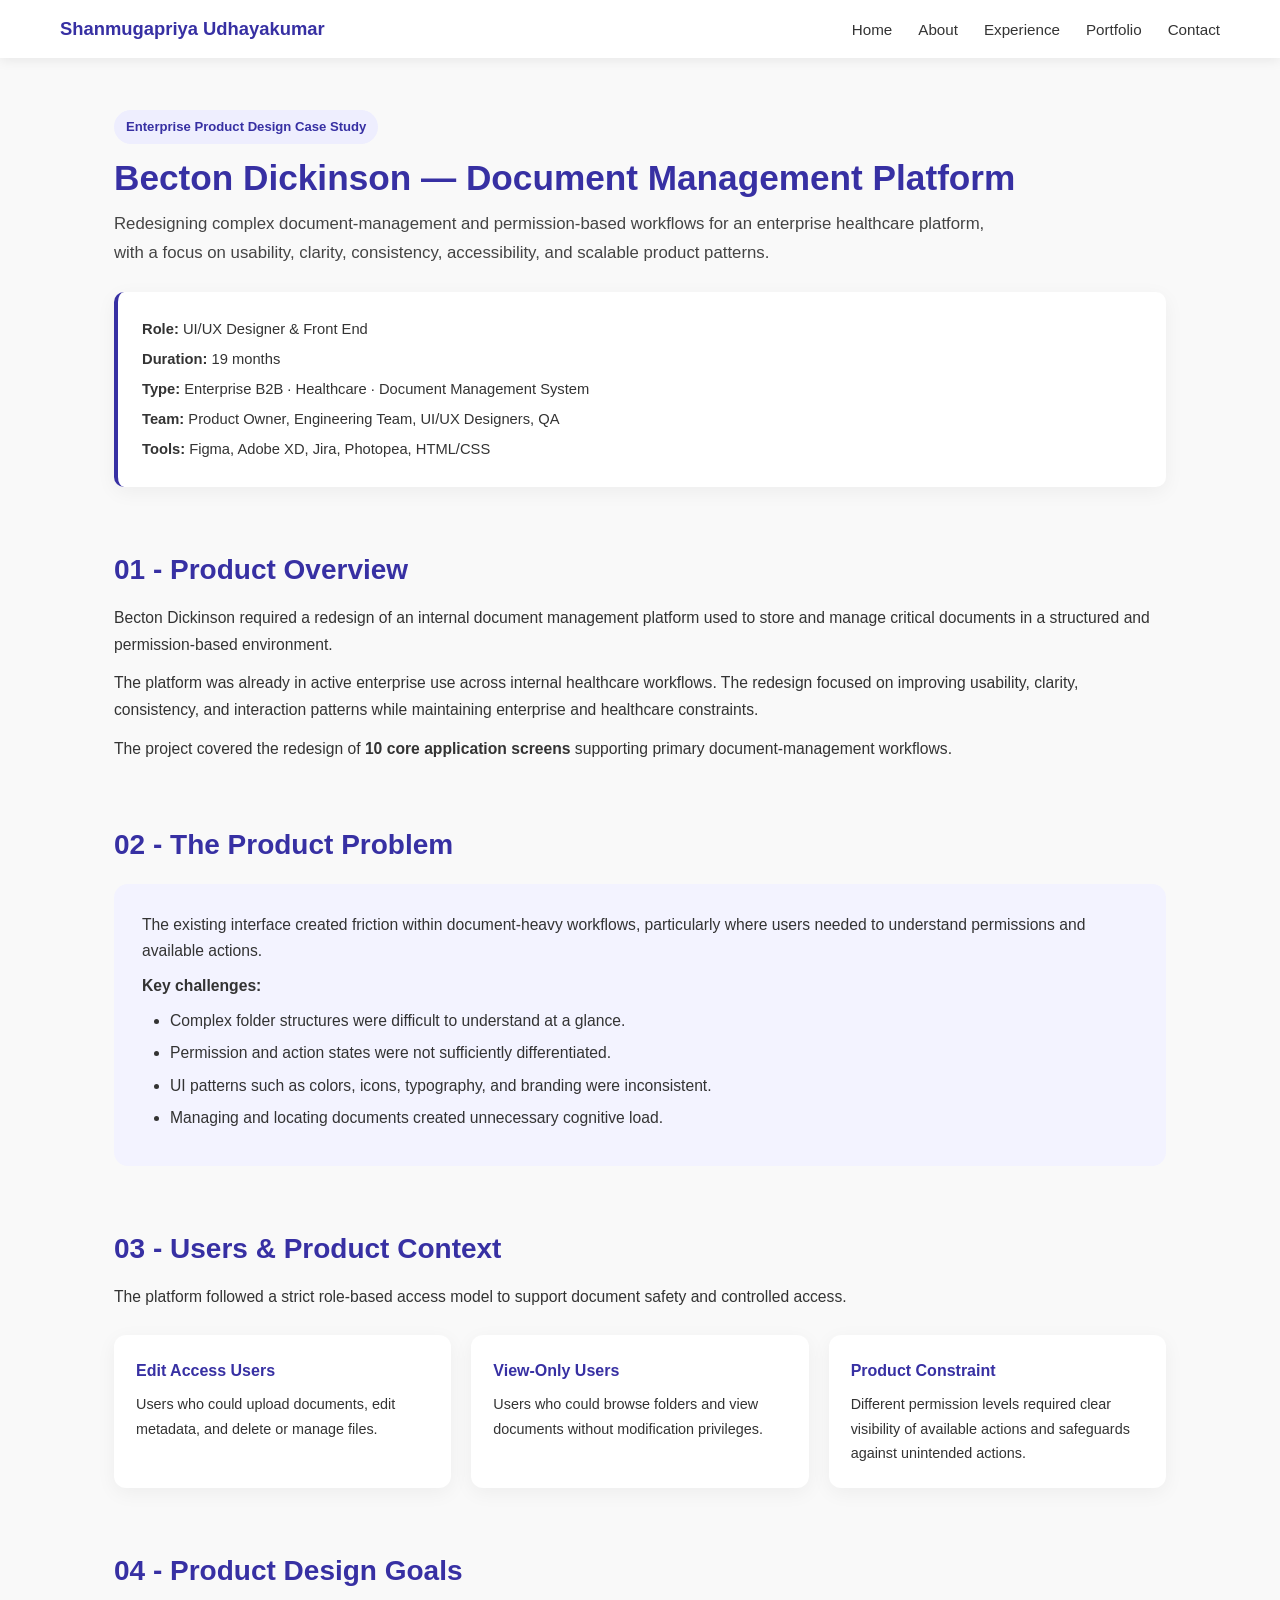
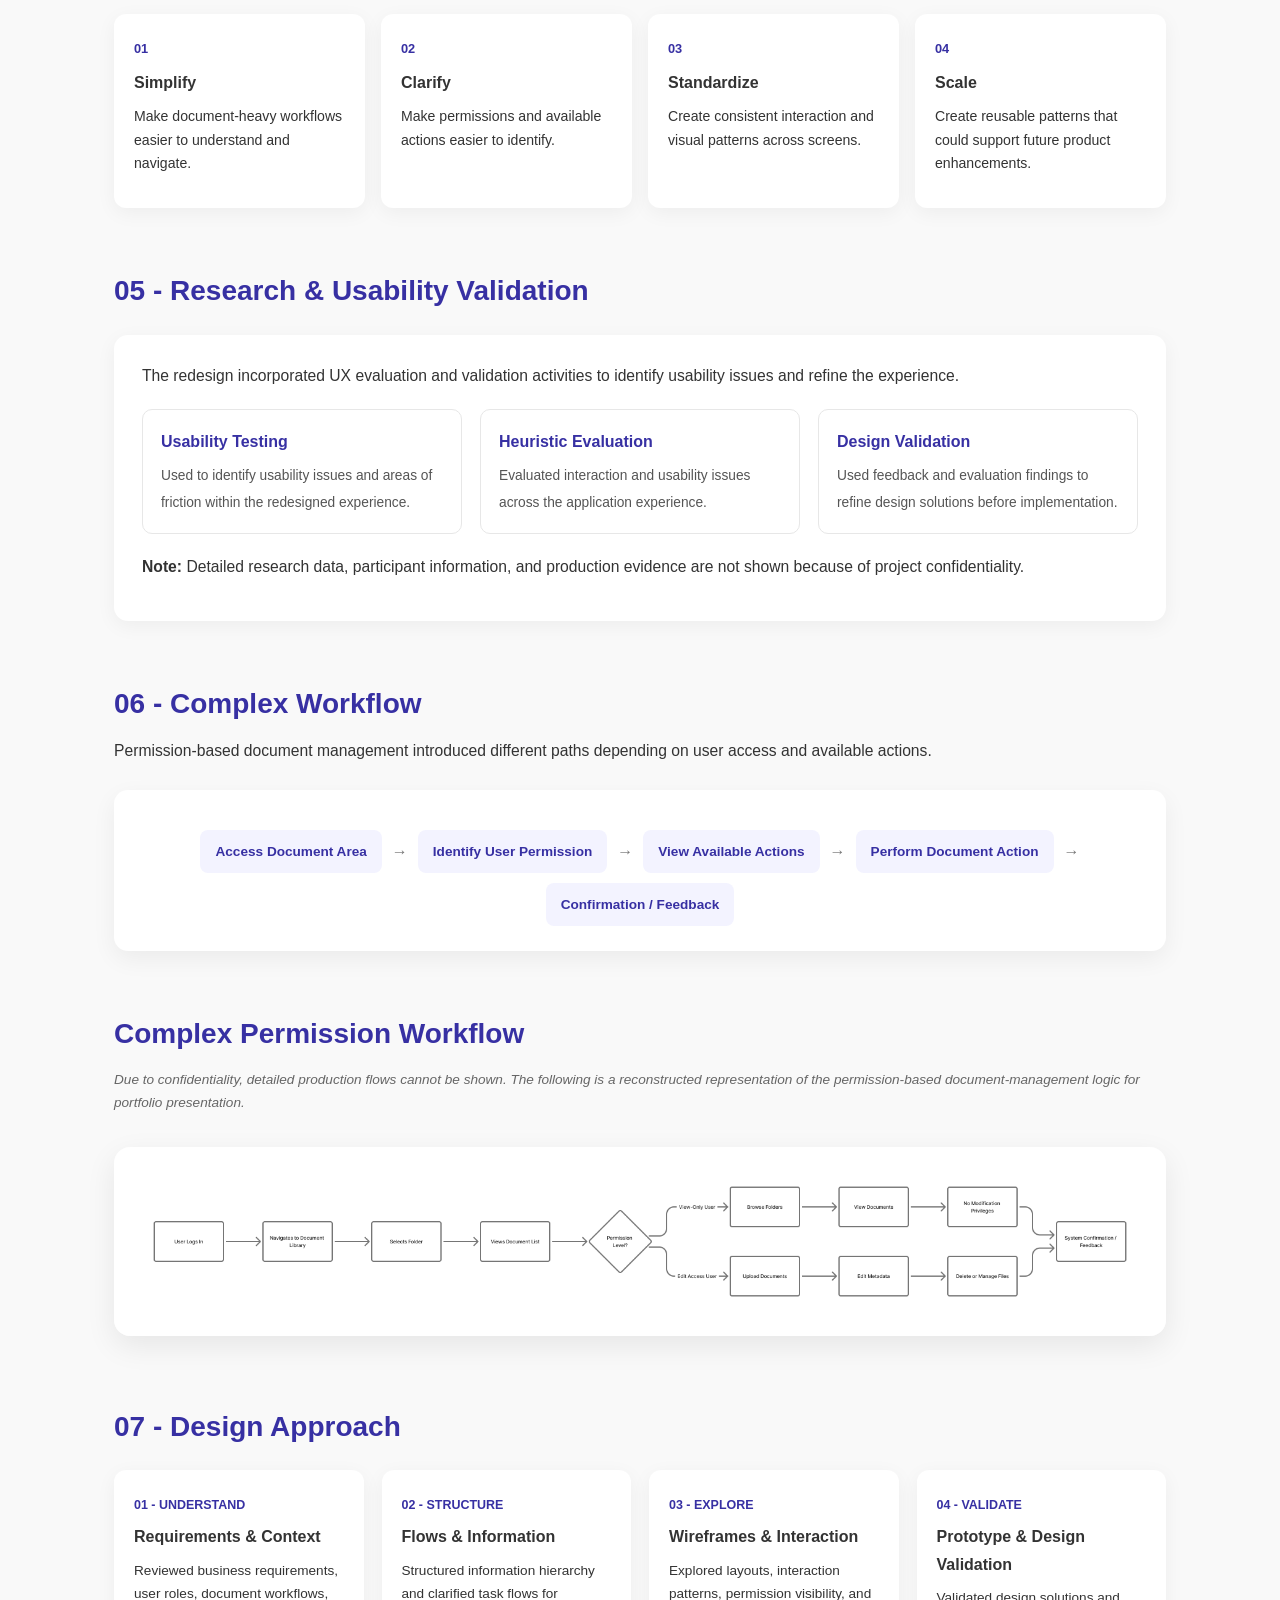
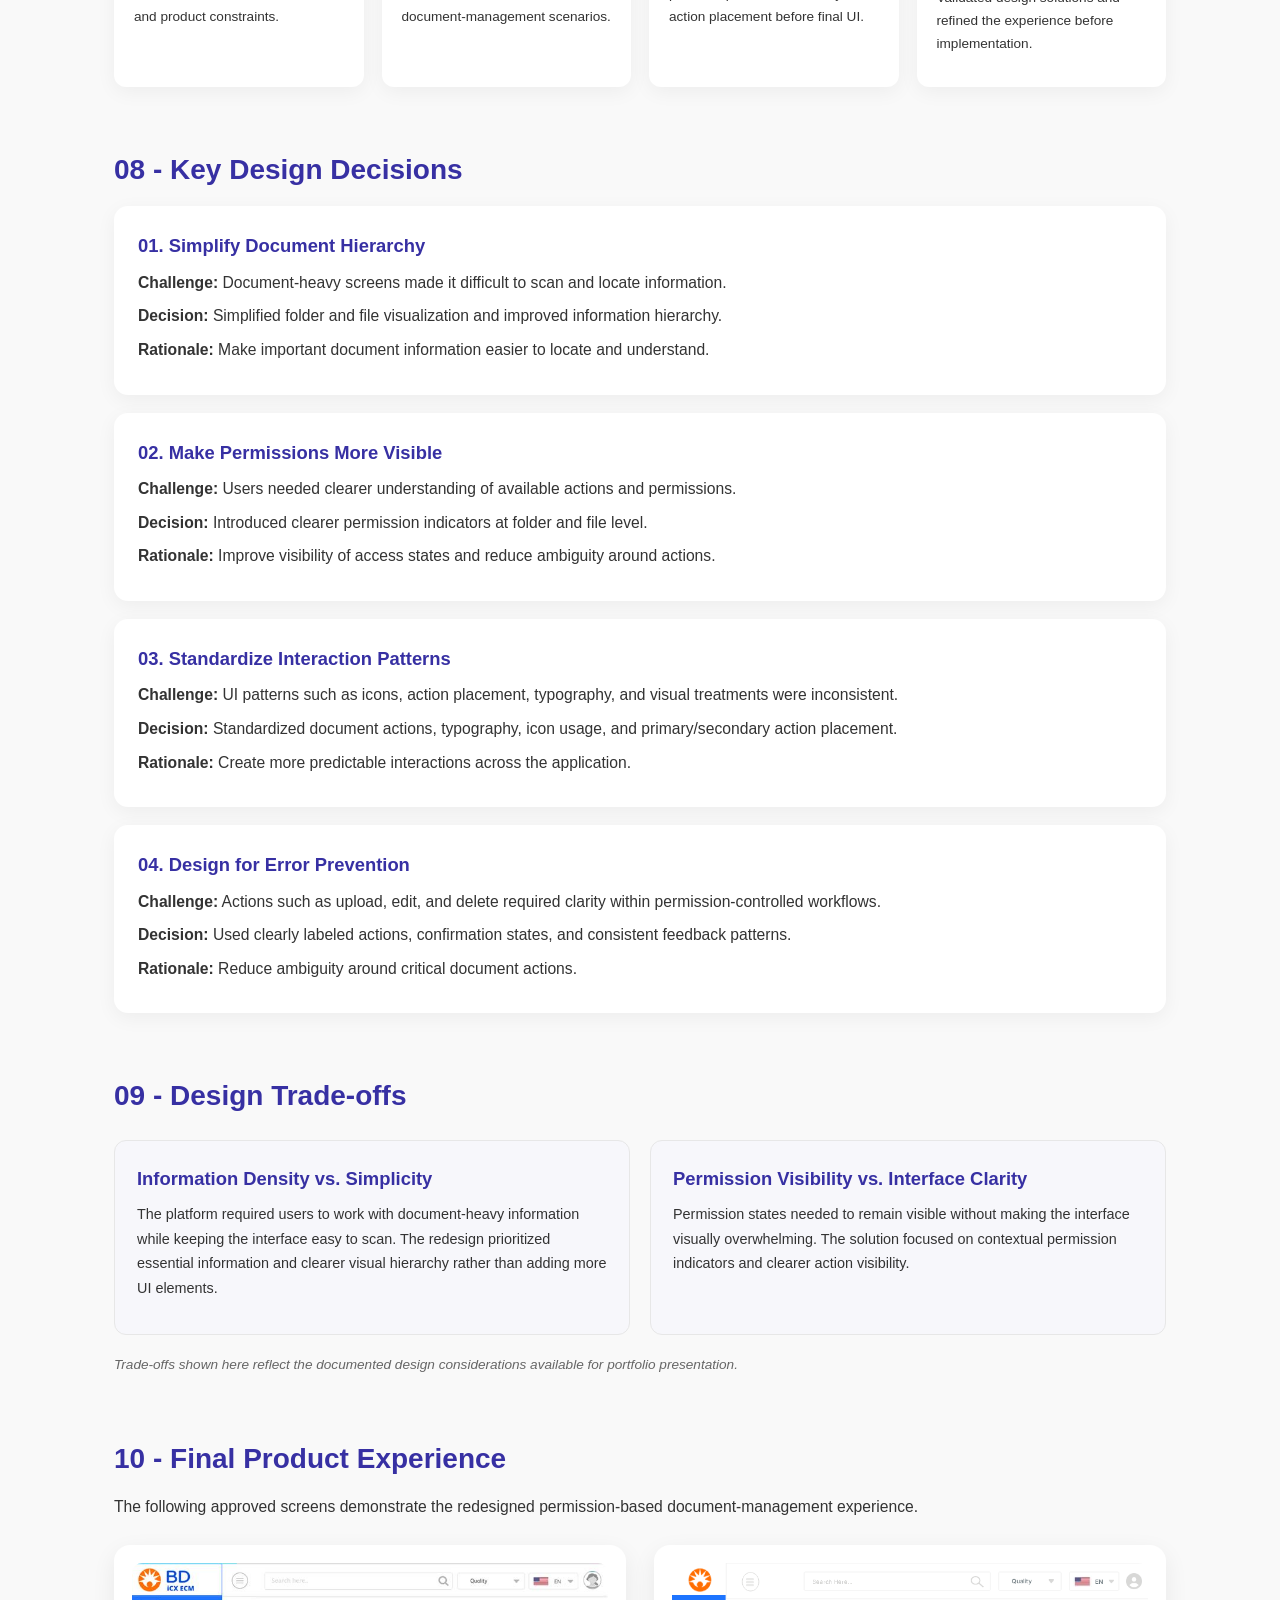
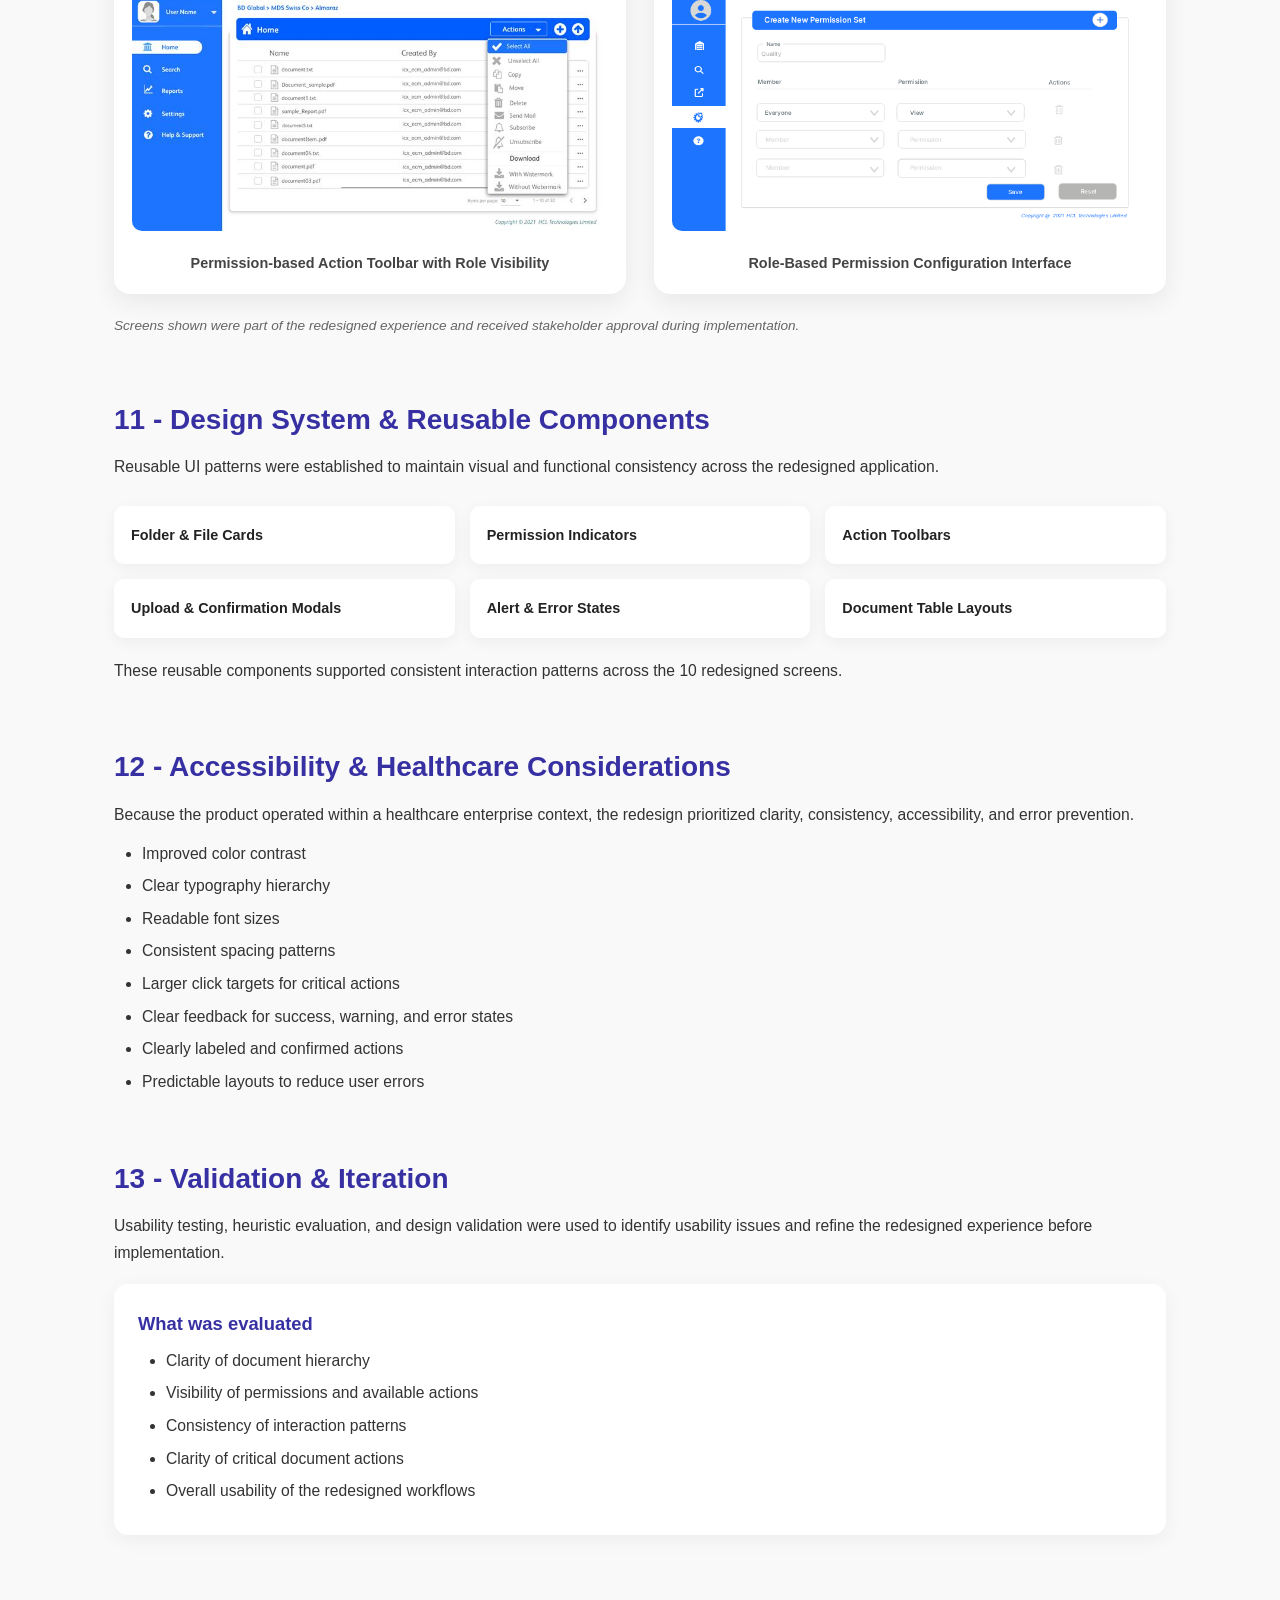
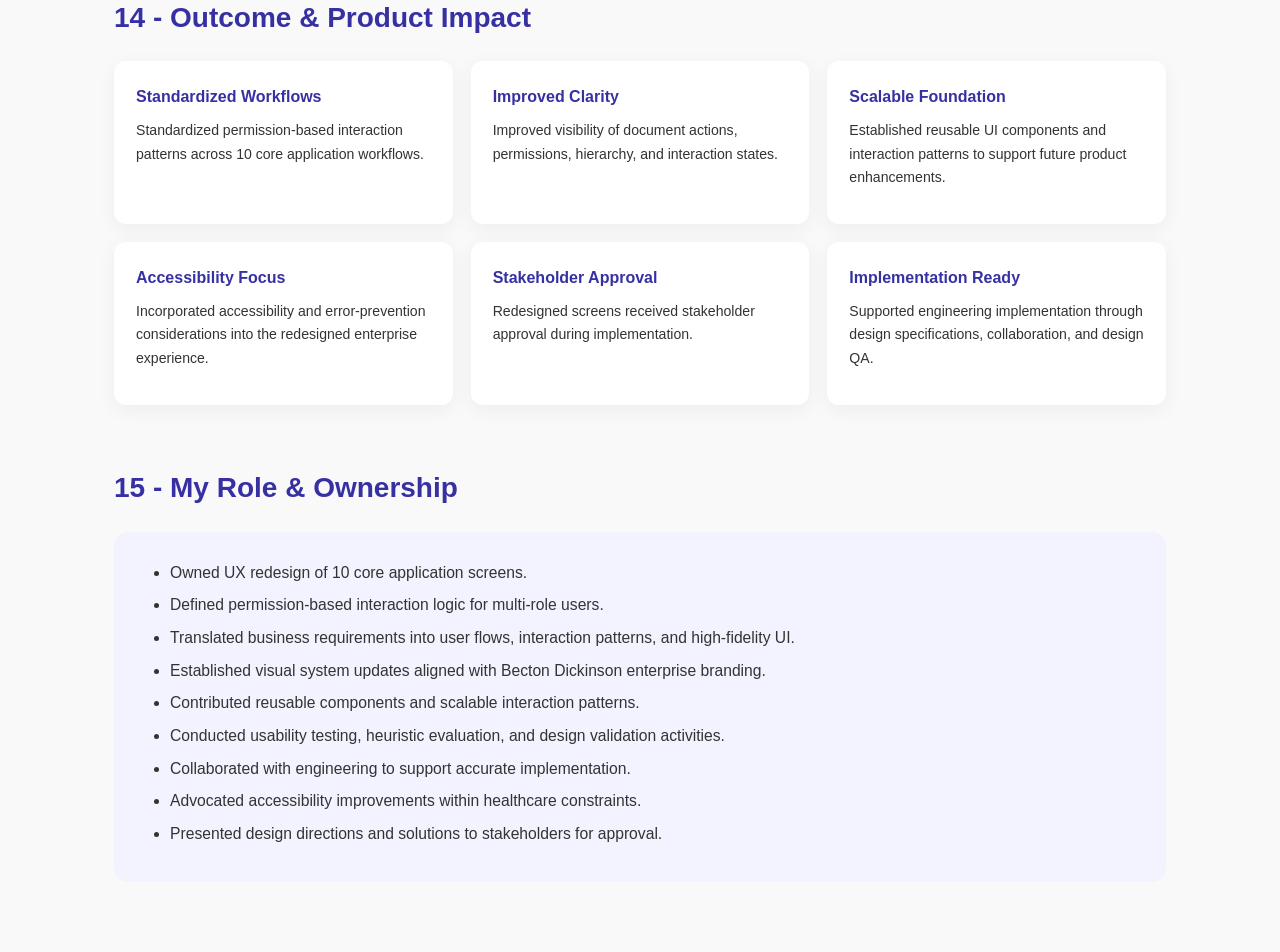
==== commit 902b283f: "Update bd.html" ====
--- a/projects/bd.html
+++ b/projects/bd.html
@@ -541,7 +541,7 @@
 
     <section>
 
-        <h2>01 — Product Overview</h2>
+        <h2>01 - Product Overview</h2>
 
         <p>
             Becton Dickinson required a redesign of an internal document management
@@ -569,7 +569,7 @@
 
     <section>
 
-        <h2>02 — The Product Problem</h2>
+        <h2>02 - The Product Problem</h2>
 
         <div class="problem-box">
 
@@ -597,7 +597,7 @@
 
     <section>
 
-        <h2>03 — Users & Product Context</h2>
+        <h2>03 - Users & Product Context</h2>
 
         <p>
             The platform followed a strict role-based access model to support
@@ -650,7 +650,7 @@
 
     <section>
 
-        <h2>04 — Product Design Goals</h2>
+        <h2>04 - Product Design Goals</h2>
 
         <div class="goal-grid">
 
@@ -687,7 +687,7 @@
 
     <section>
 
-        <h2>05 — Research & Usability Validation</h2>
+        <h2>05 - Research & Usability Validation</h2>
 
         <div class="research-box">
 
@@ -749,7 +749,7 @@
 
     <section>
 
-        <h2>06 — Complex Workflow</h2>
+        <h2>06 - Complex Workflow</h2>
 
         <p>
             Permission-based document management introduced different paths
@@ -809,13 +809,13 @@
 
     <section>
 
-        <h2>07 — Design Approach</h2>
+        <h2>07 - Design Approach</h2>
 
         <div class="process-grid">
 
             <div class="process-card">
 
-                <span>01 — UNDERSTAND</span>
+                <span>01 - UNDERSTAND</span>
 
                 <h3>Requirements & Context</h3>
 
@@ -829,7 +829,7 @@
 
             <div class="process-card">
 
-                <span>02 — STRUCTURE</span>
+                <span>02 - STRUCTURE</span>
 
                 <h3>Flows & Information</h3>
 
@@ -843,7 +843,7 @@
 
             <div class="process-card">
 
-                <span>03 — EXPLORE</span>
+                <span>03 - EXPLORE</span>
 
                 <h3>Wireframes & Interaction</h3>
 
@@ -857,7 +857,7 @@
 
             <div class="process-card">
 
-                <span>04 — VALIDATE</span>
+                <span>04 - VALIDATE</span>
 
                 <h3>Prototype & Design Validation</h3>
 
@@ -899,7 +899,7 @@
 
     <section>
 
-        <h2>08 — Key Design Decisions</h2>
+        <h2>08 - Key Design Decisions</h2>
 
 
         <div class="decision-card">
@@ -1000,7 +1000,7 @@
 
     <section>
 
-        <h2>09 — Design Trade-offs</h2>
+        <h2>09 - Design Trade-offs</h2>
 
         <div class="tradeoff-grid">
 
@@ -1044,7 +1044,7 @@
 
     <section class="bd-visuals">
 
-        <h2>10 — Final Product Experience</h2>
+        <h2>10 - Final Product Experience</h2>
 
         <p>
             The following approved screens demonstrate the redesigned
@@ -1094,7 +1094,7 @@
 
     <section>
 
-        <h2>11 — Design System & Reusable Components</h2>
+        <h2>11 - Design System & Reusable Components</h2>
 
         <p>
             Reusable UI patterns were established to maintain visual and
@@ -1141,7 +1141,7 @@
 
     <section>
 
-        <h2>12 — Accessibility & Healthcare Considerations</h2>
+        <h2>12 - Accessibility & Healthcare Considerations</h2>
 
         <p>
             Because the product operated within a healthcare enterprise context,
@@ -1176,7 +1176,7 @@
 
     <section>
 
-        <h2>13 — Validation & Iteration</h2>
+        <h2>13 - Validation & Iteration</h2>
 
         <p>
             Usability testing, heuristic evaluation, and design validation
@@ -1228,7 +1228,7 @@
 
     <section>
 
-        <h2>14 — Outcome & Product Impact</h2>
+        <h2>14 - Outcome & Product Impact</h2>
 
         <div class="outcome-grid">
 
@@ -1312,7 +1312,7 @@
 
     <section>
 
-        <h2>15 — My Role & Ownership</h2>
+        <h2>15 - My Role & Ownership</h2>
 
         <div class="role-box">
 
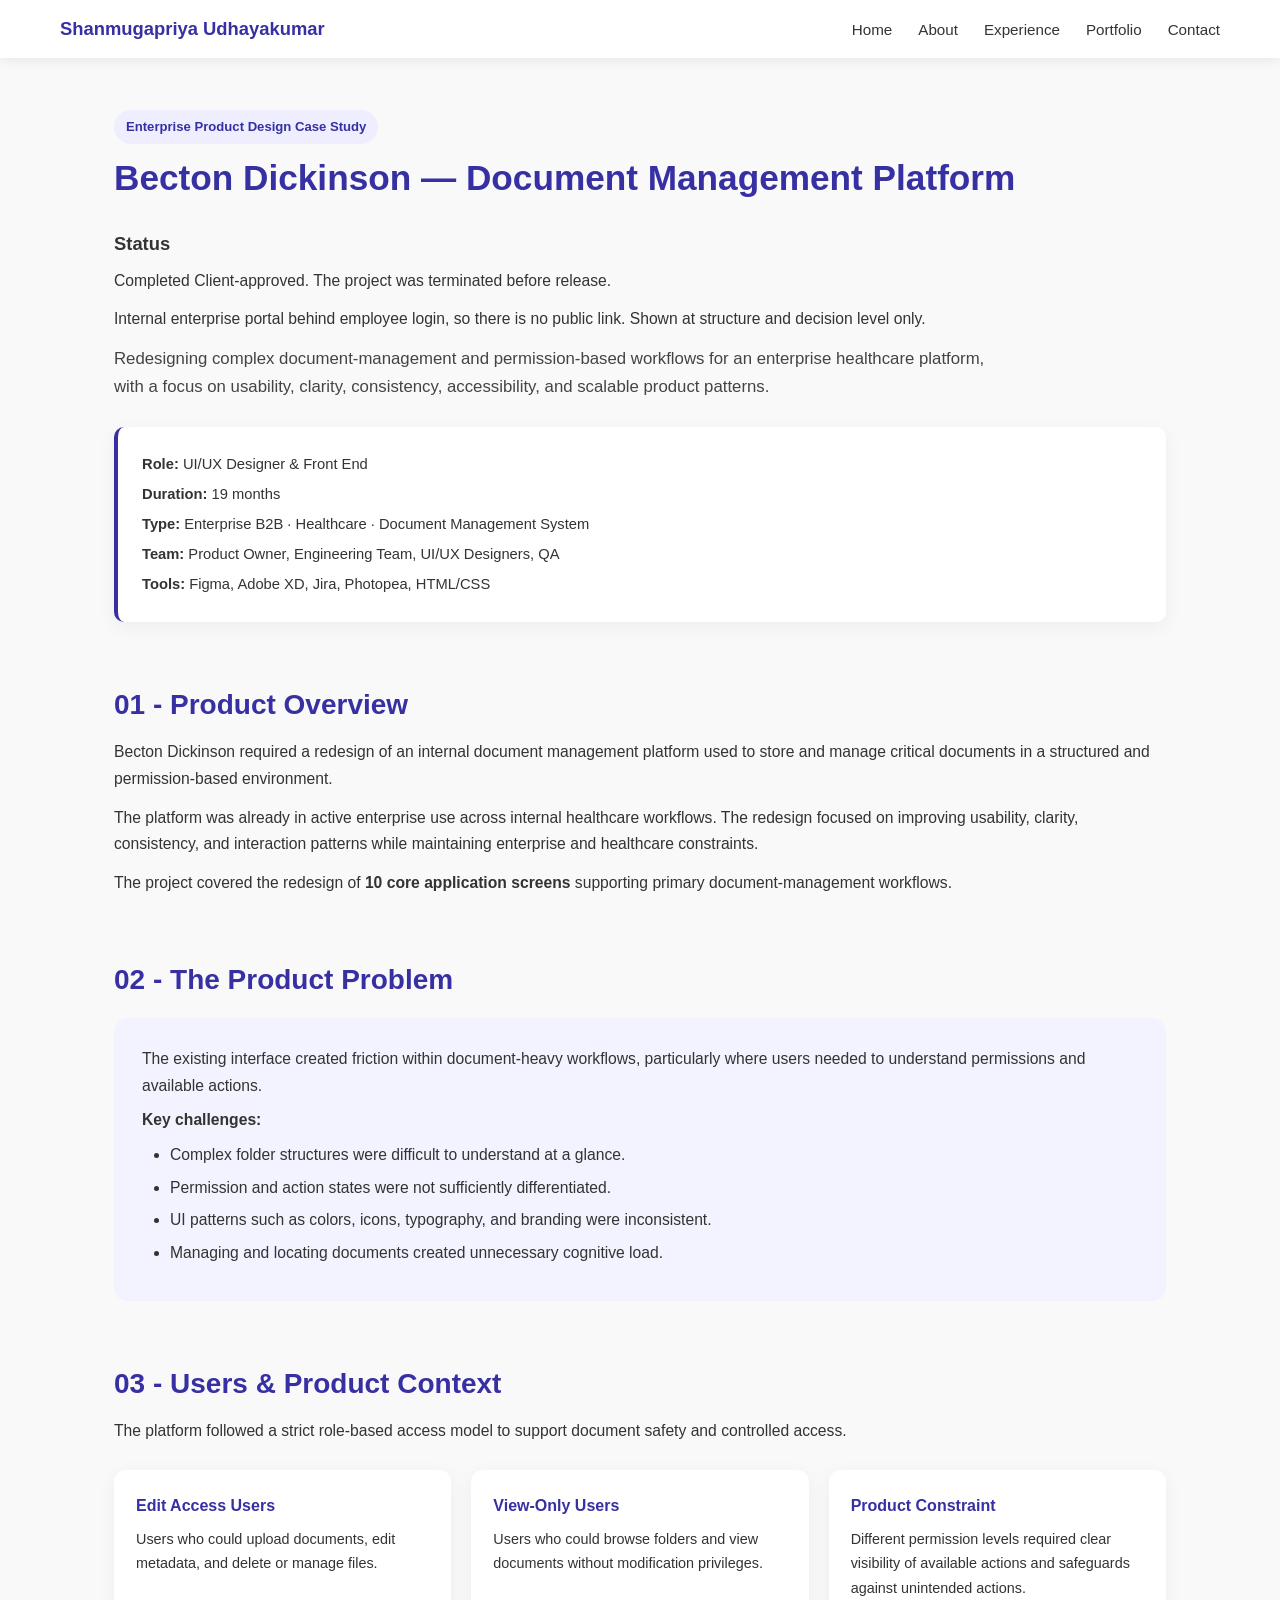
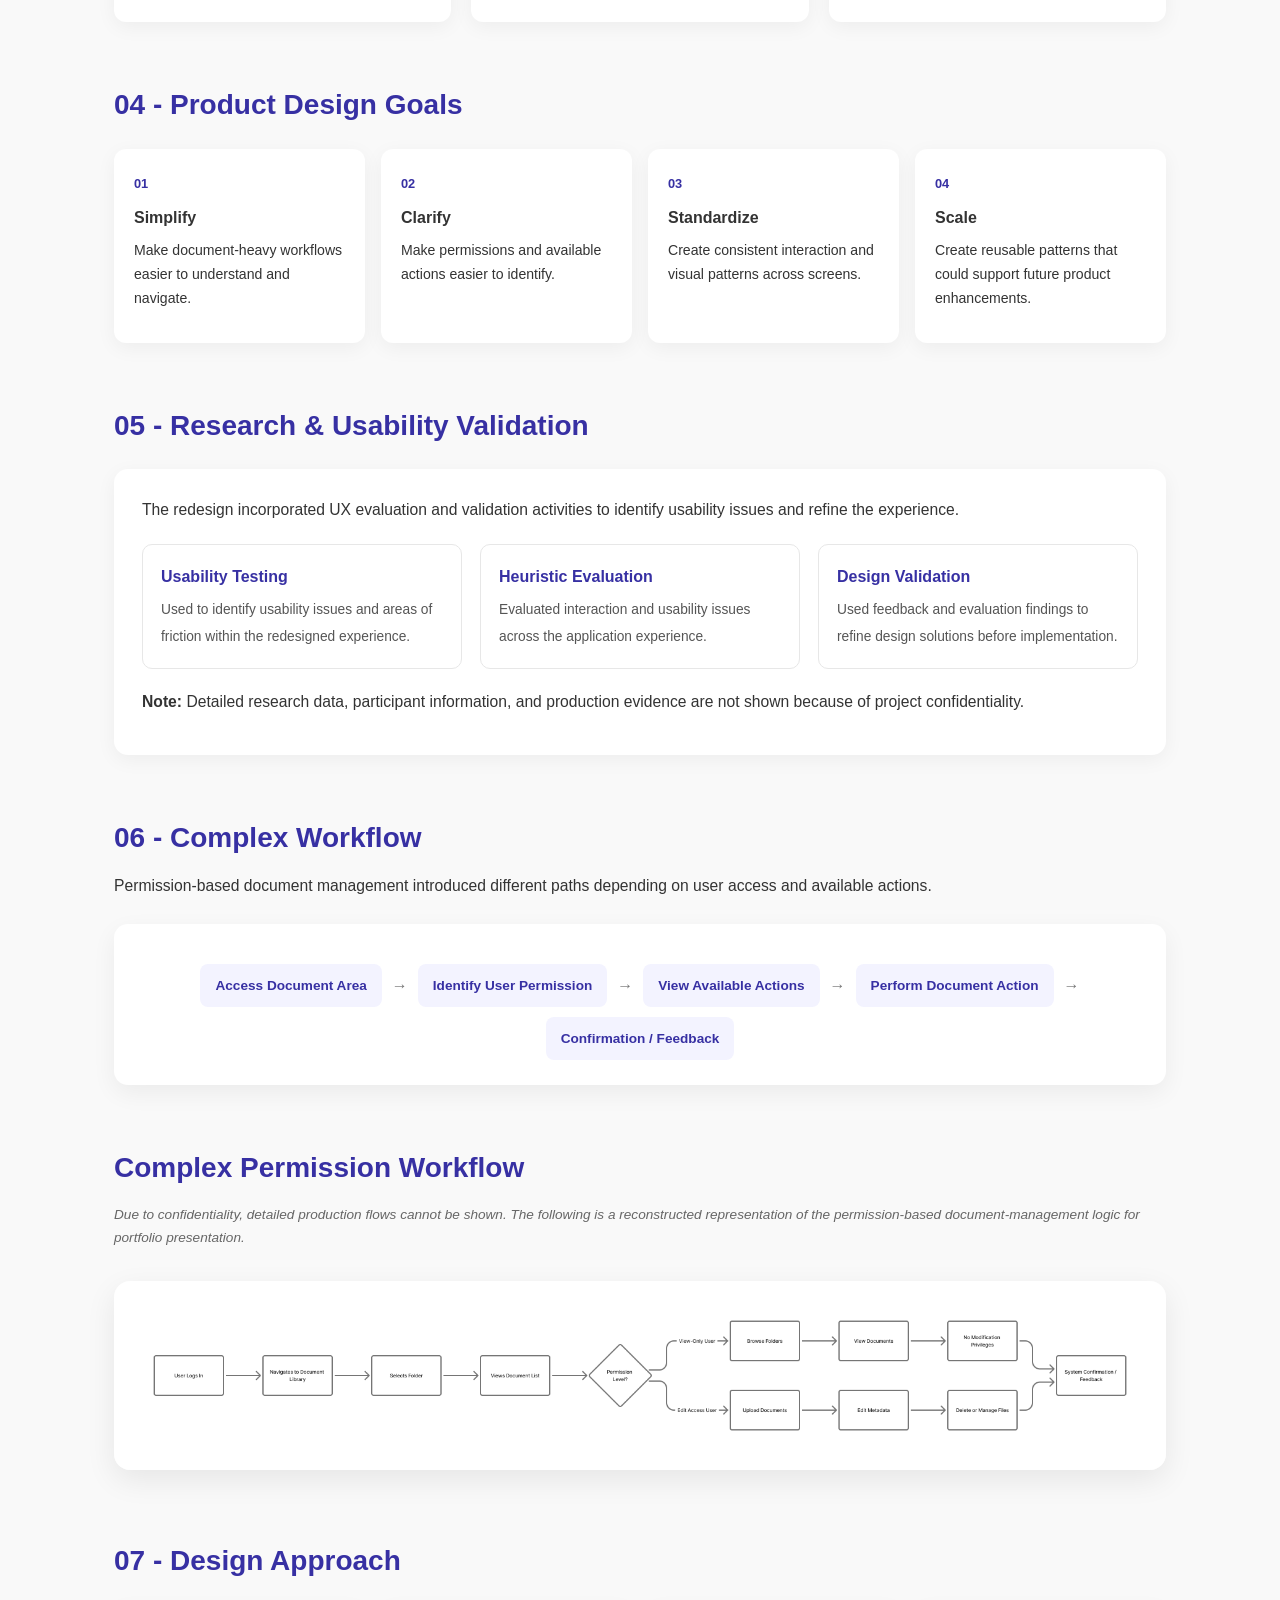
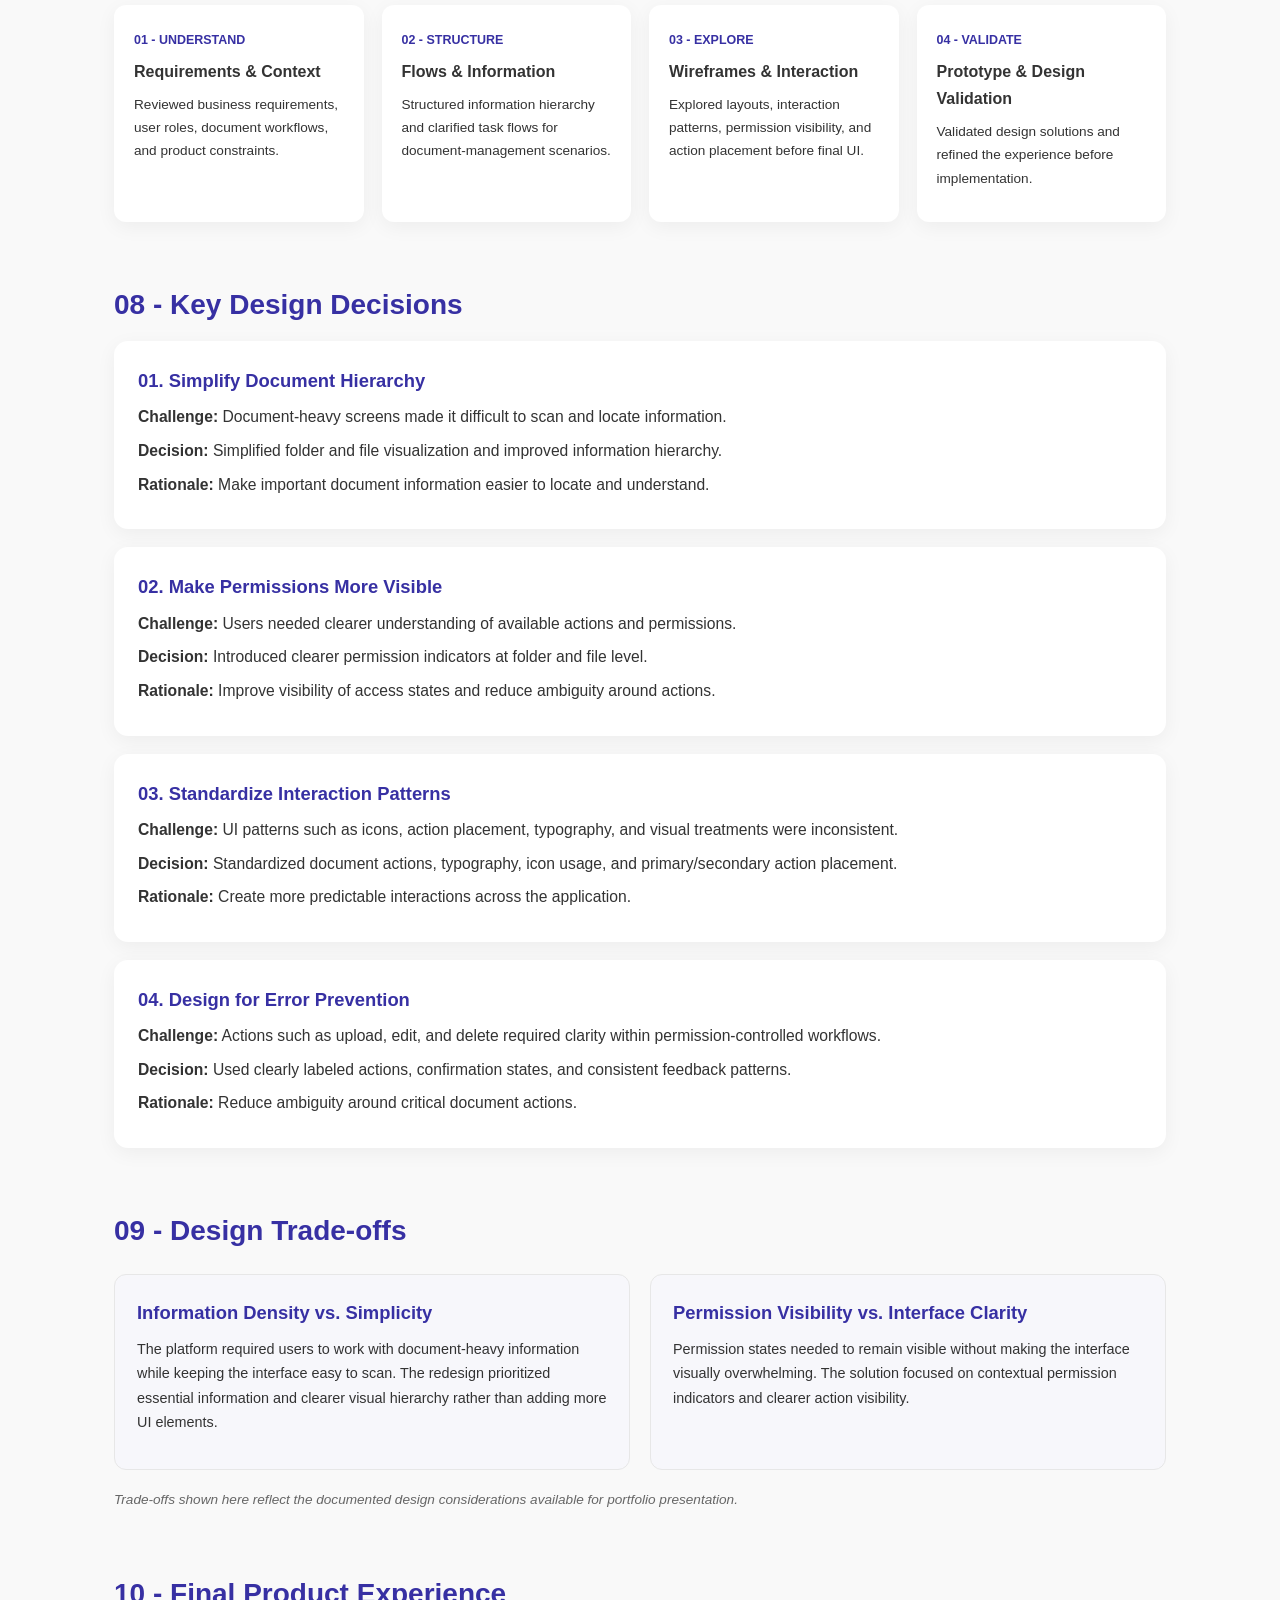
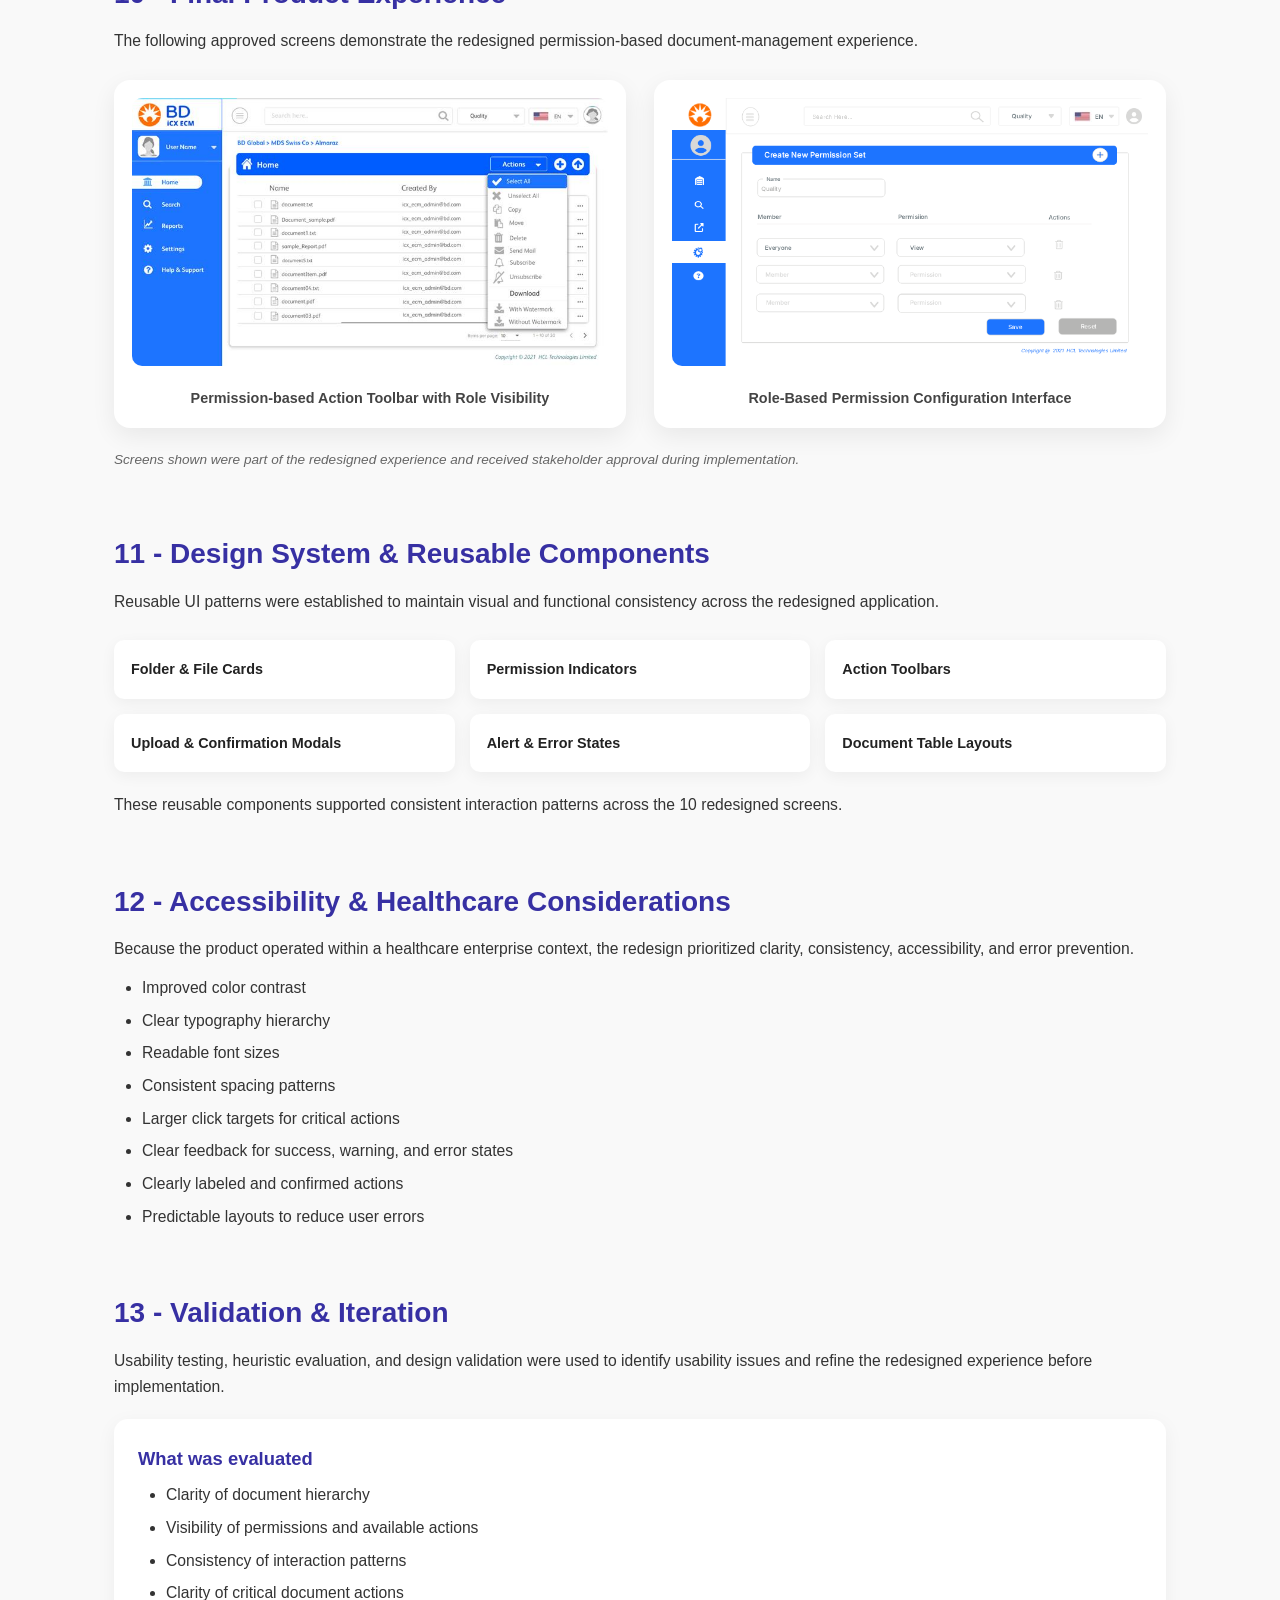
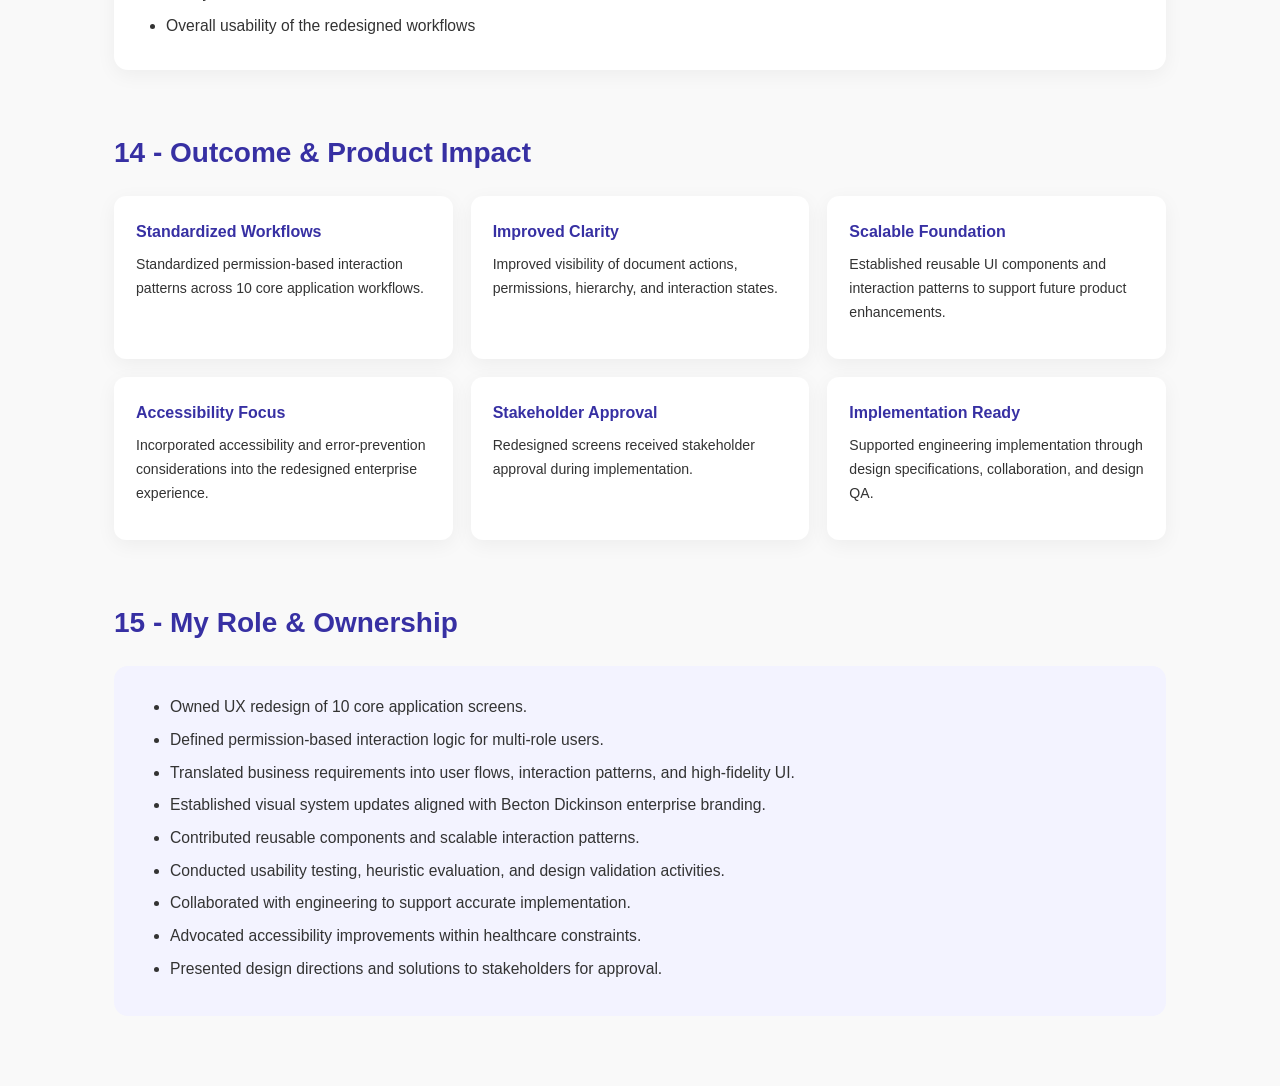
==== commit 7e572bc8: "Update bd.html" ====
--- a/projects/bd.html
+++ b/projects/bd.html
@@ -516,6 +516,16 @@
 
     <h1>Becton Dickinson — Document Management Platform</h1>
 
+    <h3>Status</h3>
+  <p>
+    <span class="status status--completed">Completed</span>
+    Client-approved. The project was terminated before release.
+  </p>
+  <p class="status-note">
+    Internal enterprise portal behind employee login, so there is no public link.
+    Shown at structure and decision level only.
+  </p>
+
     <p class="project-intro">
         Redesigning complex document-management and permission-based workflows
         for an enterprise healthcare platform, with a focus on usability, clarity,
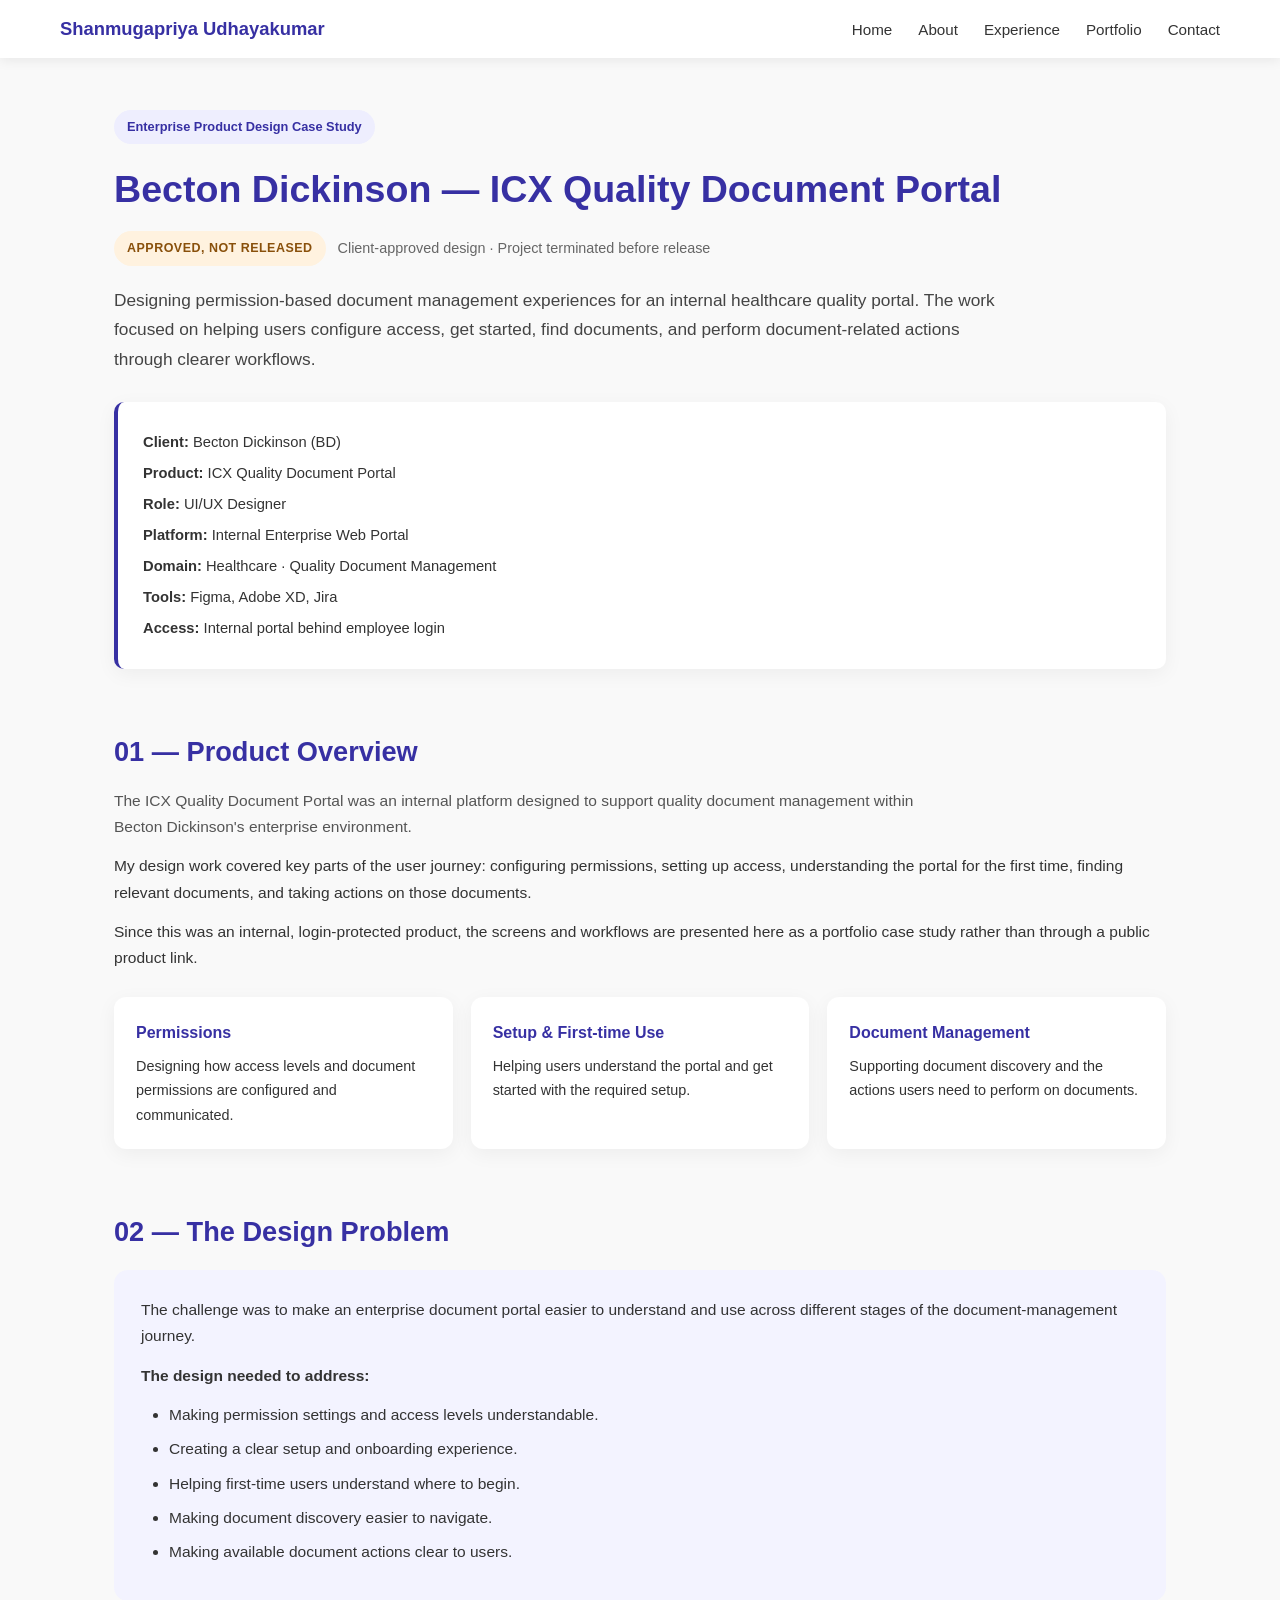
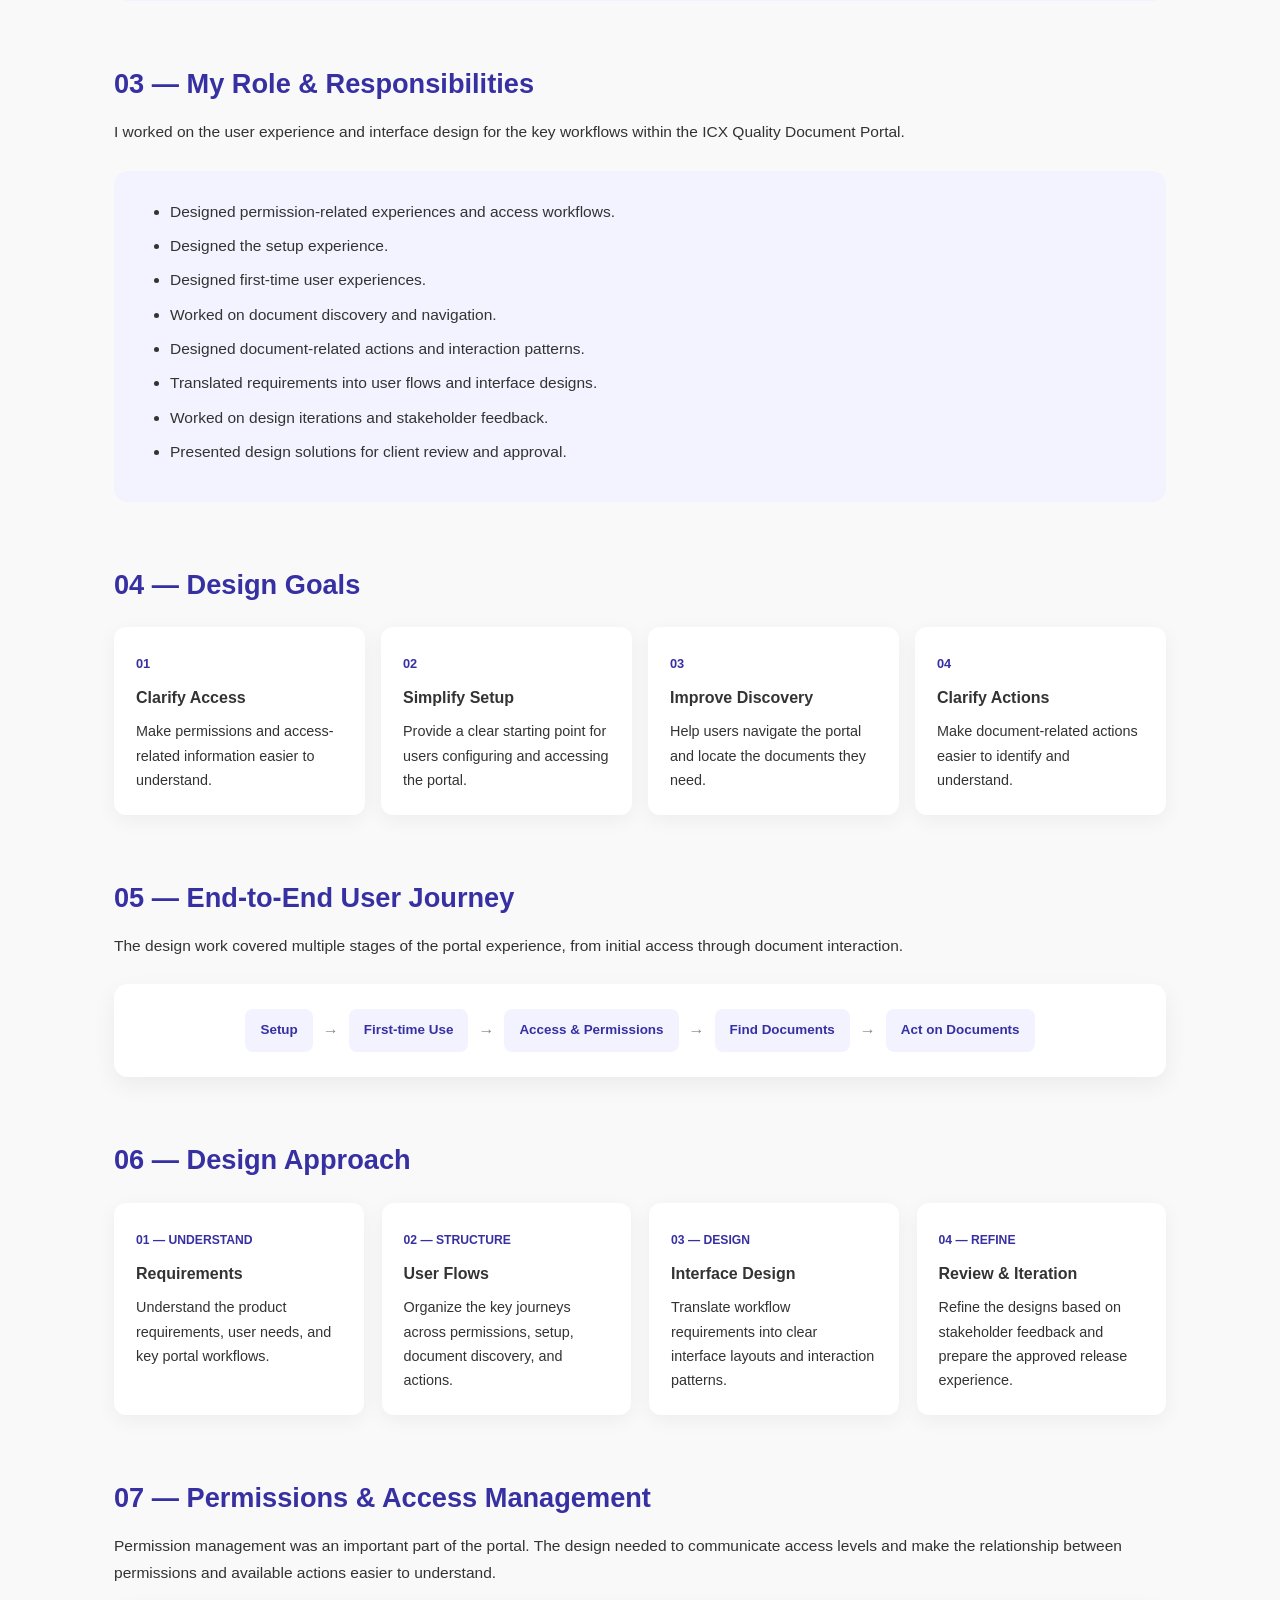
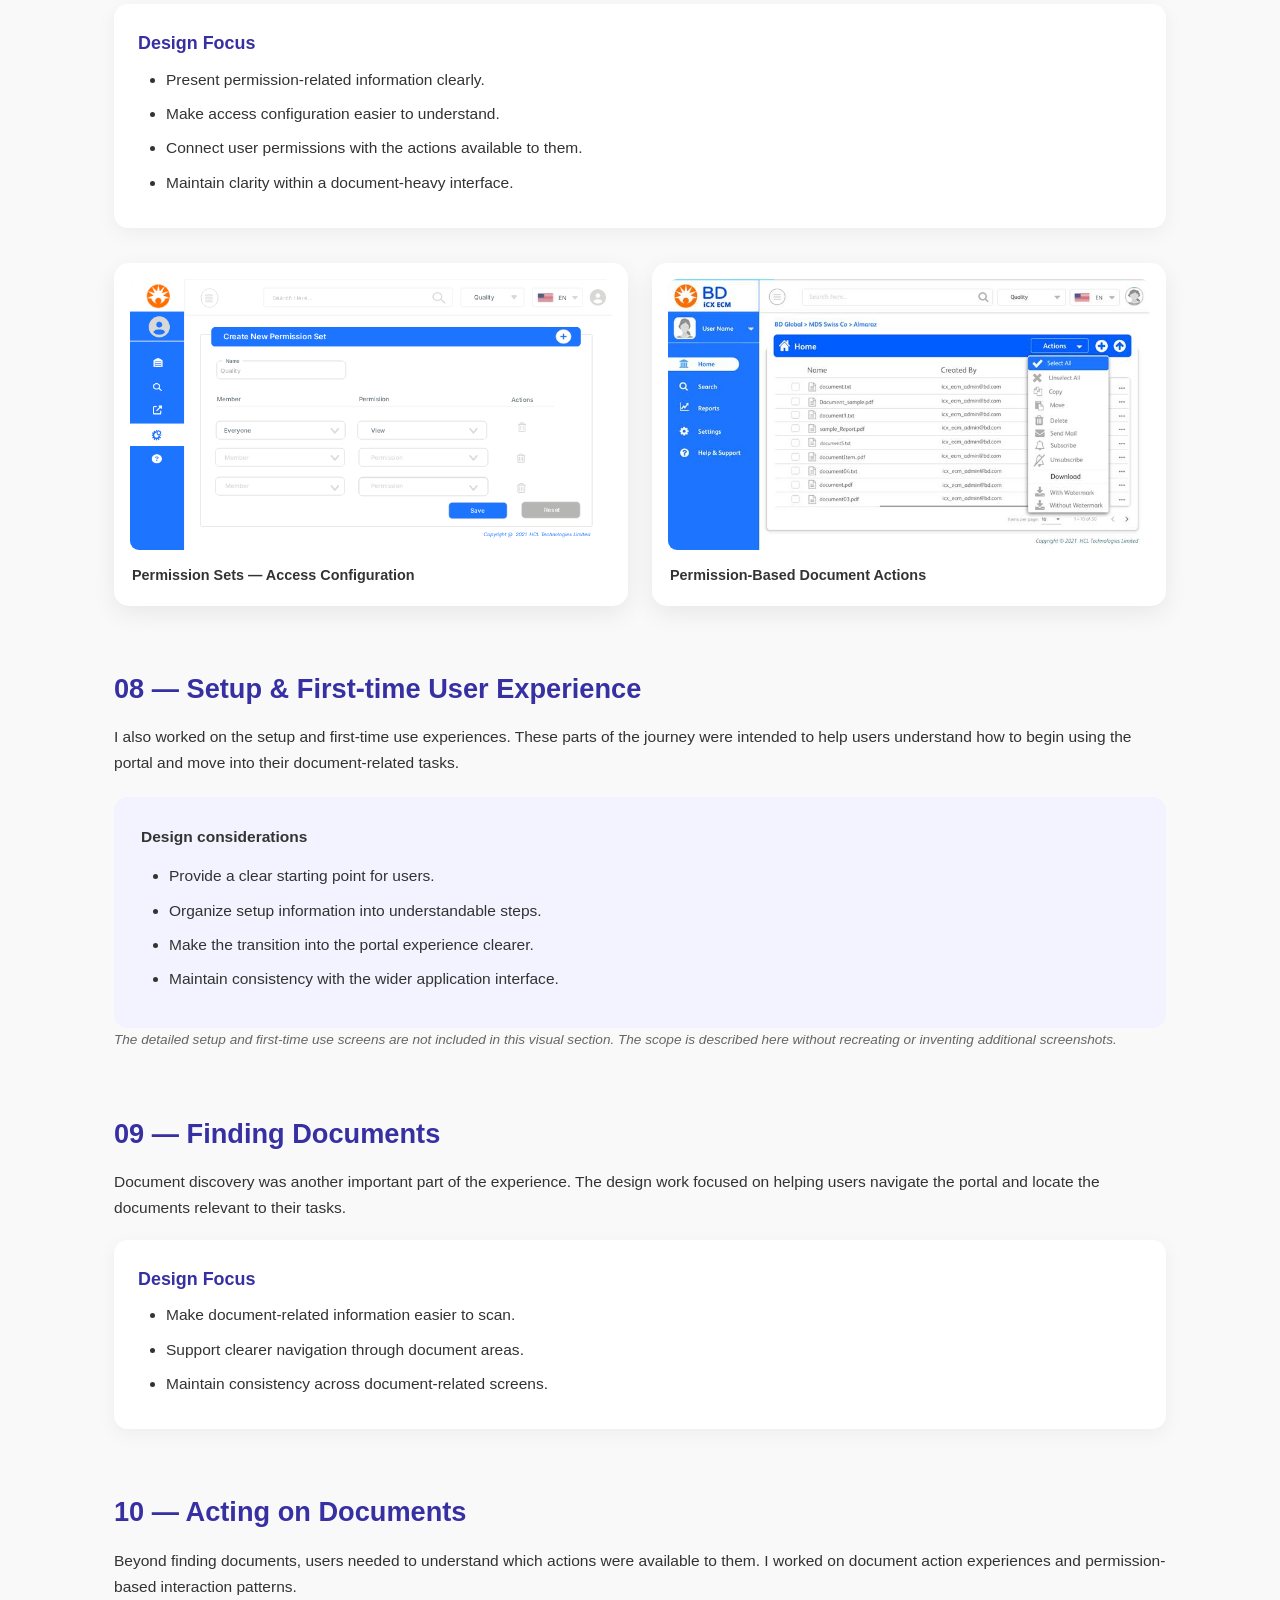
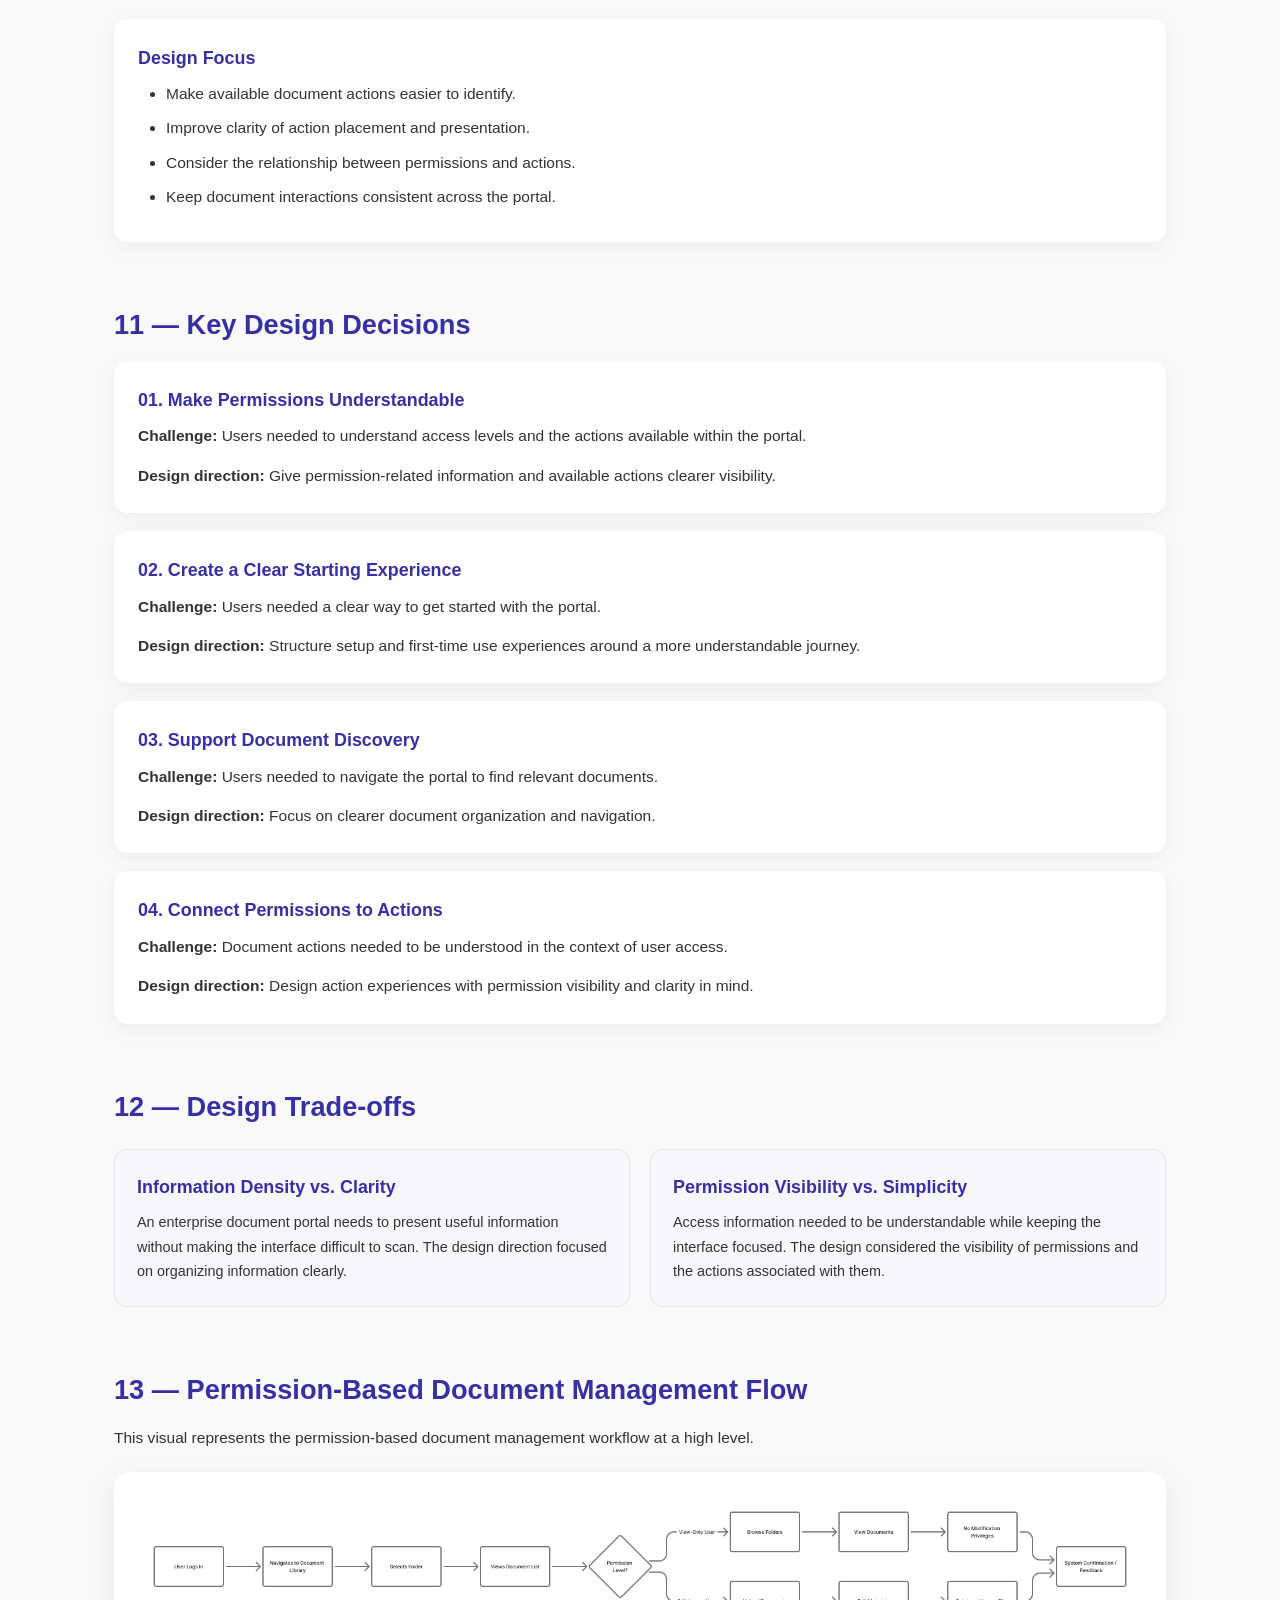
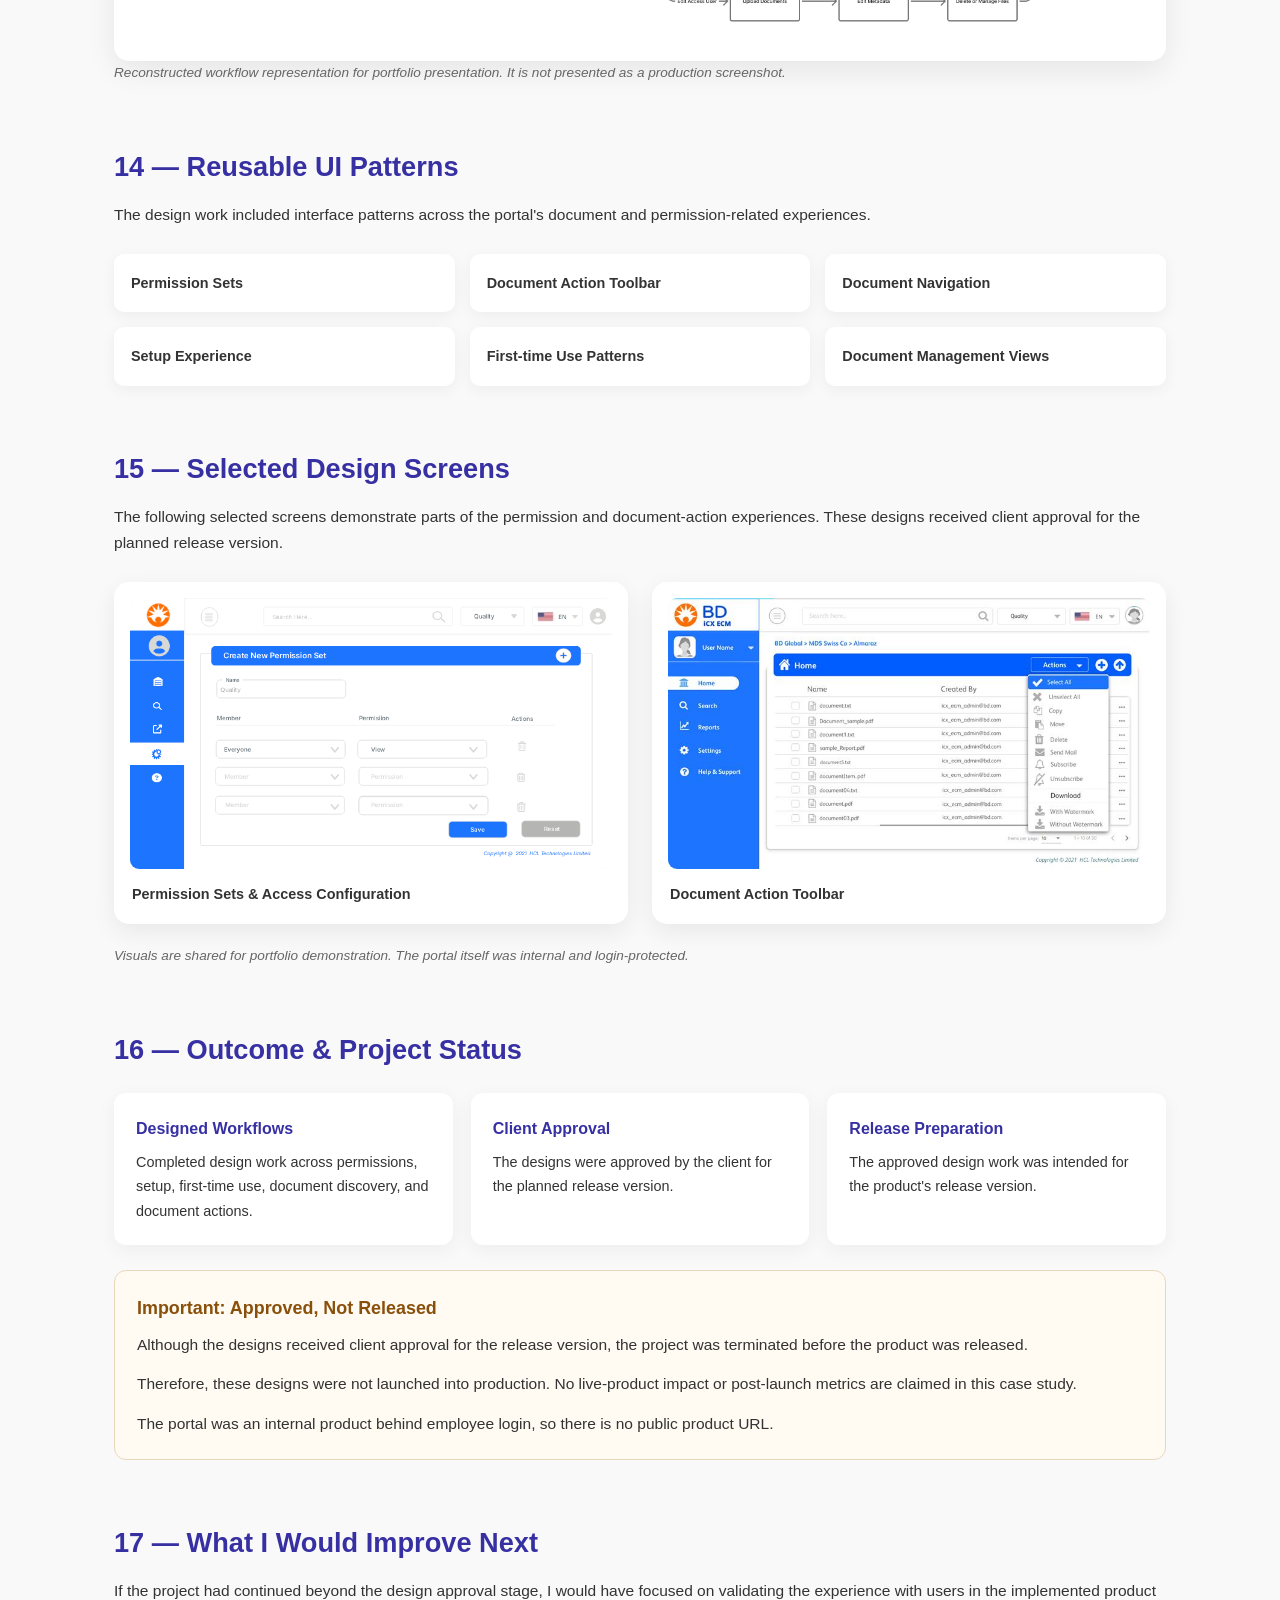
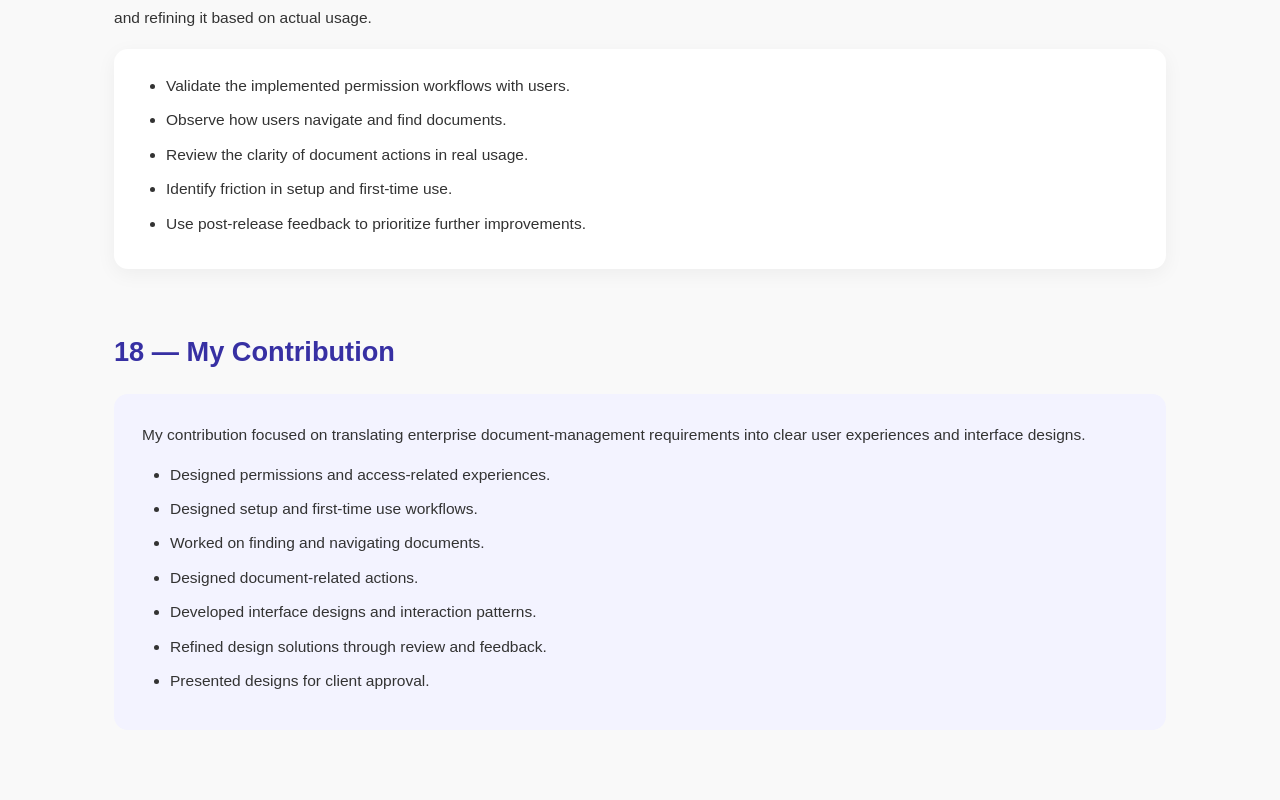
==== commit d7a4ccc4: "Update bd.html" ====
--- a/projects/bd.html
+++ b/projects/bd.html
@@ -1,3 +1,4 @@
+
 <!DOCTYPE html>
 <html lang="en">
 <head>
@@ -6,11 +7,26 @@
 
     <title>Becton Dickinson | Enterprise Product Design Case Study</title>
 
-    <link rel="stylesheet" href="../css/style.css" />
+    <link rel="stylesheet" href="../css/style.css">
 
     <style>
-
-        /* ================= CASE STUDY ================= */
+        :root {
+            --bd-primary: #3730A3;
+            --bd-primary-light: #f3f3ff;
+            --bd-text: #333;
+            --bd-muted: #666;
+            --bd-border: #e7e7e7;
+            --bd-surface: #fff;
+        }
+
+        * {
+            box-sizing: border-box;
+        }
+
+        body {
+            background: #f9f9f9;
+            color: var(--bd-text);
+        }
 
         .case-study-container {
             max-width: 1100px;
@@ -20,35 +36,34 @@
         }
 
         .case-study-container h1 {
-            color: #3730A3;
-            font-size: 2.2rem;
+            color: var(--bd-primary);
+            font-size: 2.35rem;
             line-height: 1.25;
-            margin-bottom: 10px;
+            margin: 12px 0;
         }
 
         .case-study-container h2 {
-            margin-top: 65px;
-            margin-bottom: 16px;
-            color: #3730A3;
-            font-size: 1.75rem;
+            margin: 65px 0 18px;
+            color: var(--bd-primary);
+            font-size: 1.7rem;
             line-height: 1.3;
         }
 
         .case-study-container h3 {
-            margin-top: 28px;
+            margin-top: 25px;
             margin-bottom: 8px;
-            color: #333;
-            font-size: 1.15rem;
+            font-size: 1.12rem;
+            color: var(--bd-text);
         }
 
         .case-study-container p,
         .case-study-container li {
-            font-size: 0.98rem;
-            color: #333;
+            font-size: .97rem;
+            color: var(--bd-text);
         }
 
         .case-study-container p {
-            margin-bottom: 12px;
+            margin-bottom: 13px;
         }
 
         .case-study-container ul {
@@ -57,103 +72,126 @@
         }
 
         .case-study-container li {
-            margin-bottom: 6px;
-        }
-
-        /* ================= PROJECT META ================= */
+            margin-bottom: 8px;
+        }
 
         .project-label {
             display: inline-block;
             background: #eeeefe;
-            color: #3730A3;
-            padding: 6px 12px;
+            color: var(--bd-primary);
+            padding: 6px 13px;
             border-radius: 20px;
-            font-size: 0.82rem;
-            font-weight: 600;
-            margin-bottom: 12px;
+            font-size: .8rem;
+            font-weight: 700;
+            margin-bottom: 10px;
+        }
+
+        .status-row {
+            display: flex;
+            align-items: center;
+            flex-wrap: wrap;
+            gap: 12px;
+            margin: 18px 0;
+        }
+
+        .status {
+            display: inline-block;
+            padding: 7px 13px;
+            border-radius: 20px;
+            background: #fff2df;
+            color: #89500b;
+            font-size: .78rem;
+            font-weight: 800;
+            letter-spacing: .04em;
+        }
+
+        .status-description {
+            color: var(--bd-muted);
+            font-size: .9rem;
         }
 
         .project-intro {
-            font-size: 1.05rem !important;
+            font-size: 1.08rem !important;
             max-width: 900px;
             color: #444 !important;
-            margin-bottom: 25px !important;
+            margin: 20px 0 28px !important;
         }
 
         .project-meta {
-            background: #fff;
-            border-left: 4px solid #3730A3;
-            padding: 20px 24px;
+            background: var(--bd-surface);
+            border-left: 4px solid var(--bd-primary);
+            padding: 22px 25px;
             border-radius: 10px;
-            box-shadow: 0 5px 20px rgba(0,0,0,0.05);
+            box-shadow: 0 5px 20px rgba(0,0,0,.05);
             margin-top: 25px;
         }
 
         .project-meta p {
-            margin: 5px 0;
-            font-size: 0.92rem;
-        }
-
-        /* ================= PRODUCT CONTEXT ================= */
+            margin: 6px 0;
+            font-size: .92rem;
+        }
+
+        .section-intro {
+            max-width: 850px;
+            color: #555 !important;
+        }
+
+        .problem-box,
+        .highlight-box {
+            background: var(--bd-primary-light);
+            border-radius: 14px;
+            padding: 27px;
+            margin-top: 20px;
+        }
+
+        .problem-box p:last-child,
+        .highlight-box p:last-child {
+            margin-bottom: 0;
+        }
 
         .context-grid {
             display: grid;
-            grid-template-columns: repeat(3, 1fr);
-            gap: 20px;
+            grid-template-columns: repeat(3, minmax(0, 1fr));
+            gap: 18px;
             margin-top: 25px;
         }
 
-        .context-card {
-            background: #fff;
+        .context-card,
+        .goal-card,
+        .process-card,
+        .outcome-card {
+            background: var(--bd-surface);
             padding: 22px;
             border-radius: 12px;
-            box-shadow: 0 5px 20px rgba(0,0,0,0.05);
-        }
-
-        .context-card h3 {
+            box-shadow: 0 5px 20px rgba(0,0,0,.05);
+        }
+
+        .context-card h3,
+        .outcome-card h3 {
             margin-top: 0;
-            color: #3730A3;
+            color: var(--bd-primary);
             font-size: 1rem;
         }
 
-        .context-card p {
-            font-size: 0.9rem;
+        .context-card p,
+        .goal-card p,
+        .process-card p,
+        .outcome-card p {
+            font-size: .9rem;
             margin-bottom: 0;
         }
-
-        /* ================= PROBLEM ================= */
-
-        .problem-box {
-            background: #f3f3ff;
-            border-radius: 14px;
-            padding: 28px;
-            margin-top: 20px;
-        }
-
-        .problem-box p {
-            margin-bottom: 8px;
-        }
-
-        /* ================= DESIGN GOALS ================= */
 
         .goal-grid {
             display: grid;
-            grid-template-columns: repeat(4, 1fr);
+            grid-template-columns: repeat(4, minmax(0, 1fr));
             gap: 16px;
             margin-top: 25px;
         }
 
-        .goal-card {
-            background: #fff;
-            border-radius: 12px;
-            padding: 20px;
-            box-shadow: 0 5px 20px rgba(0,0,0,0.05);
-        }
-
         .goal-number {
-            font-size: 0.8rem;
-            font-weight: 700;
-            color: #3730A3;
+            color: var(--bd-primary);
+            font-size: .8rem;
+            font-weight: 800;
         }
 
         .goal-card h3 {
@@ -161,51 +199,11 @@
             font-size: 1rem;
         }
 
-        .goal-card p {
-            font-size: 0.88rem;
-        }
-
-        /* ================= RESEARCH ================= */
-
-        .research-box {
-            background: #fff;
-            border-radius: 14px;
-            padding: 28px;
-            box-shadow: 0 5px 20px rgba(0,0,0,0.05);
-            margin-top: 25px;
-        }
-
-        .research-methods {
-            display: grid;
-            grid-template-columns: repeat(3, 1fr);
-            gap: 18px;
-            margin-top: 20px;
-        }
-
-        .research-method {
-            border: 1px solid #e7e7e7;
-            border-radius: 10px;
-            padding: 18px;
-        }
-
-        .research-method strong {
-            display: block;
-            color: #3730A3;
-            margin-bottom: 5px;
-        }
-
-        .research-method span {
-            font-size: 0.86rem;
-            color: #555;
-        }
-
-        /* ================= WORKFLOW ================= */
-
         .workflow-box {
-            background: #fff;
+            background: var(--bd-surface);
             border-radius: 14px;
             padding: 25px;
-            box-shadow: 0 8px 25px rgba(0,0,0,0.06);
+            box-shadow: 0 8px 25px rgba(0,0,0,.06);
             margin-top: 25px;
         }
 
@@ -215,142 +213,64 @@
             justify-content: center;
             flex-wrap: wrap;
             gap: 10px;
-            margin-top: 15px;
         }
 
         .workflow-step {
-            background: #f3f3ff;
-            color: #3730A3;
+            background: var(--bd-primary-light);
+            color: var(--bd-primary);
             padding: 10px 15px;
             border-radius: 8px;
-            font-size: 0.85rem;
-            font-weight: 600;
+            font-size: .84rem;
+            font-weight: 700;
         }
 
         .workflow-arrow {
-            color: #777;
+            color: #888;
             font-weight: bold;
         }
-
-        /* ================= VISUALS ================= */
-
-        .bd-visuals {
-            margin-top: 40px;
-        }
-
-        .bd-images {
-            display: grid;
-            grid-template-columns: repeat(2, 1fr);
-            gap: 28px;
-            margin-top: 25px;
-        }
-
-        .bd-card {
-            background: #fff;
-            border-radius: 16px;
-            padding: 18px;
-            box-shadow: 0 8px 25px rgba(0,0,0,0.07);
-            text-align: center;
-            transition: all 0.3s ease;
-        }
-
-        .bd-card img {
-            width: 100%;
-            border-radius: 10px;
-            margin-bottom: 12px;
-        }
-
-        .bd-card:hover {
-            transform: translateY(-4px);
-            box-shadow: 0 12px 30px rgba(0,0,0,0.1);
-        }
-
-        .bd-card p {
-            font-size: 0.9rem;
-            color: #444;
-            font-weight: 600;
-            margin-bottom: 0;
-        }
-
-        /* ================= PROCESS ================= */
 
         .process-grid {
             display: grid;
-            grid-template-columns: repeat(4, 1fr);
+            grid-template-columns: repeat(4, minmax(0, 1fr));
             gap: 18px;
             margin-top: 25px;
         }
 
-        .process-card {
-            background: #fff;
-            padding: 20px;
-            border-radius: 12px;
-            box-shadow: 0 5px 20px rgba(0,0,0,0.05);
-        }
-
         .process-card span {
-            font-size: 0.78rem;
-            color: #3730A3;
-            font-weight: 700;
+            color: var(--bd-primary);
+            font-size: .76rem;
+            font-weight: 800;
         }
 
         .process-card h3 {
-            margin-top: 6px;
+            margin-top: 8px;
             font-size: 1rem;
         }
 
-        .process-card p {
-            font-size: 0.85rem;
-        }
-
-        /* ================= FLOW ================= */
-
-        .bd-flow {
-            margin-top: 50px;
-        }
-
-        .bd-flow img {
-            width: 100%;
-            border-radius: 16px;
-            box-shadow: 0 10px 30px rgba(0,0,0,0.08);
-            margin-top: 20px;
-        }
-
-        .confidential-note {
-            font-size: 0.85rem !important;
-            color: #666 !important;
-            font-style: italic;
-        }
-
-        /* ================= DECISIONS ================= */
-
         .decision-card {
-            background: #fff;
+            background: var(--bd-surface);
             border-radius: 14px;
             padding: 24px;
             margin-top: 18px;
-            box-shadow: 0 5px 20px rgba(0,0,0,0.05);
+            box-shadow: 0 5px 20px rgba(0,0,0,.05);
         }
 
         .decision-card h3 {
-            color: #3730A3;
+            color: var(--bd-primary);
             margin-top: 0;
         }
 
-        .decision-card p {
-            margin-bottom: 7px;
+        .decision-card p:last-child {
+            margin-bottom: 0;
         }
 
         .decision-label {
             font-weight: 700;
-            color: #333;
-        }
-
-        /* ================= TRADE OFF ================= */
+        }
 
         .tradeoff-grid {
             display: grid;
-            grid-template-columns: repeat(2, 1fr);
+            grid-template-columns: repeat(2, minmax(0, 1fr));
             gap: 20px;
             margin-top: 25px;
         }
@@ -359,82 +279,149 @@
             background: #f7f7fb;
             padding: 22px;
             border-radius: 12px;
-            border: 1px solid #e7e7e7;
+            border: 1px solid var(--bd-border);
         }
 
         .tradeoff-card h3 {
-            color: #3730A3;
+            color: var(--bd-primary);
             margin-top: 0;
         }
 
         .tradeoff-card p {
-            font-size: 0.9rem;
-        }
-
-        /* ================= COMPONENTS ================= */
+            font-size: .9rem;
+            margin-bottom: 0;
+        }
+
+        /* Screenshot gallery */
+
+        .bd-visuals {
+            margin-top: 35px;
+        }
+
+        .bd-images {
+            display: grid;
+            grid-template-columns: repeat(2, minmax(0, 1fr));
+            gap: 24px;
+            margin-top: 25px;
+            align-items: start;
+        }
+
+        .bd-card {
+            background: var(--bd-surface);
+            border-radius: 15px;
+            padding: 16px;
+            box-shadow: 0 8px 25px rgba(0,0,0,.07);
+            transition: transform .25s ease, box-shadow .25s ease;
+        }
+
+        .bd-card:hover {
+            transform: translateY(-4px);
+            box-shadow: 0 12px 30px rgba(0,0,0,.1);
+        }
+
+        .bd-card img {
+            display: block;
+            width: 100%;
+            height: auto;
+            max-height: 430px;
+            object-fit: contain;
+            object-position: top center;
+            border-radius: 9px;
+            background: #f5f5f5;
+        }
+
+        .bd-card p {
+            font-size: .9rem;
+            font-weight: 650;
+            margin: 13px 2px 2px;
+        }
+
+        .bd-flow {
+            margin-top: 45px;
+        }
+
+        .bd-flow img {
+            display: block;
+            width: 100%;
+            height: auto;
+            border-radius: 15px;
+            box-shadow: 0 10px 30px rgba(0,0,0,.08);
+            margin-top: 20px;
+        }
+
+        .confidential-note {
+            font-size: .85rem !important;
+            color: var(--bd-muted) !important;
+            font-style: italic;
+        }
 
         .component-grid {
             display: grid;
-            grid-template-columns: repeat(3, 1fr);
+            grid-template-columns: repeat(3, minmax(0, 1fr));
             gap: 15px;
             margin-top: 25px;
         }
 
         .component-item {
-            background: #fff;
+            background: var(--bd-surface);
             border-radius: 10px;
             padding: 17px;
-            box-shadow: 0 4px 15px rgba(0,0,0,0.05);
-            font-size: 0.9rem;
-            font-weight: 600;
-        }
-
-        /* ================= OUTCOME ================= */
+            box-shadow: 0 4px 15px rgba(0,0,0,.05);
+            font-size: .9rem;
+            font-weight: 650;
+        }
 
         .outcome-grid {
             display: grid;
-            grid-template-columns: repeat(3, 1fr);
+            grid-template-columns: repeat(3, minmax(0, 1fr));
             gap: 18px;
             margin-top: 25px;
         }
 
-        .outcome-card {
-            background: #fff;
-            padding: 22px;
-            border-radius: 12px;
-            box-shadow: 0 5px 20px rgba(0,0,0,0.05);
-        }
-
-        .outcome-card h3 {
-            color: #3730A3;
-            margin-top: 0;
-            font-size: 1rem;
-        }
-
-        .outcome-card p {
-            font-size: 0.88rem;
-        }
-
-        /* ================= ROLE ================= */
-
         .role-box {
-            background: #f3f3ff;
+            background: var(--bd-primary-light);
             border-radius: 14px;
             padding: 28px;
             margin-top: 25px;
         }
 
-        /* ================= MOBILE ================= */
+        .status-box {
+            border: 1px solid #ead8bd;
+            background: #fffaf2;
+            border-radius: 12px;
+            padding: 22px;
+            margin-top: 25px;
+        }
+
+        .status-box h3 {
+            color: #89500b;
+            margin-top: 0;
+        }
+
+        .status-box p:last-child {
+            margin-bottom: 0;
+        }
+
+        @media (max-width: 900px) {
+            .goal-grid,
+            .process-grid {
+                grid-template-columns: repeat(2, minmax(0, 1fr));
+            }
+
+            .context-grid,
+            .outcome-grid {
+                grid-template-columns: repeat(2, minmax(0, 1fr));
+            }
+        }
 
         @media (max-width: 768px) {
-
             .case-study-container {
                 margin-top: 95px;
                 padding: 0 18px;
             }
 
             .case-study-container h1 {
-                font-size: 1.7rem;
+                font-size: 1.8rem;
             }
 
             .case-study-container h2 {
@@ -442,21 +429,13 @@
                 margin-top: 50px;
             }
 
-            .context-grid,
-            .goal-grid,
-            .research-methods,
-            .process-grid,
-            .outcome-grid {
-                grid-template-columns: 1fr;
-            }
-
             .bd-images,
             .tradeoff-grid {
                 grid-template-columns: 1fr;
             }
 
-            .component-grid {
-                grid-template-columns: repeat(2, 1fr);
+            .bd-card img {
+                max-height: none;
             }
 
             .workflow-steps {
@@ -468,23 +447,37 @@
             }
         }
 
+        @media (max-width: 520px) {
+            .context-grid,
+            .goal-grid,
+            .process-grid,
+            .component-grid,
+            .outcome-grid {
+                grid-template-columns: 1fr;
+            }
+
+            .project-meta,
+            .problem-box,
+            .highlight-box,
+            .role-box {
+                padding: 20px;
+            }
+        }
     </style>
 </head>
 
-
-<body style="background-color: #f9f9f9;">
-
-<!-- ================= NAVIGATION ================= -->
+<body>
+
+<!-- NAVIGATION -->
 
 <header class="cs-navbar">
-
     <div class="cs-nav-wrapper">
 
         <div class="cs-logo">
             Shanmugapriya <span>Udhayakumar</span>
         </div>
 
-        <input type="checkbox" id="cs-menu-toggle" />
+        <input type="checkbox" id="cs-menu-toggle">
 
         <label for="cs-menu-toggle" class="cs-hamburger">
             <span></span>
@@ -501,876 +494,688 @@
         </nav>
 
     </div>
-
 </header>
 
 
-<!-- ================= CASE STUDY ================= -->
-
 <main class="case-study-container">
 
-
-    <!-- ================= HERO ================= -->
-
-    <span class="project-label">Enterprise Product Design Case Study</span>
-
-    <h1>Becton Dickinson — Document Management Platform</h1>
-
-    <h3>Status</h3>
-  <p>
-    <span class="status status--completed">Completed</span>
-    Client-approved. The project was terminated before release.
-  </p>
-  <p class="status-note">
-    Internal enterprise portal behind employee login, so there is no public link.
-    Shown at structure and decision level only.
-  </p>
+    <!-- HERO -->
+
+    <span class="project-label">
+        Enterprise Product Design Case Study
+    </span>
+
+    <h1>Becton Dickinson — ICX Quality Document Portal</h1>
+
+    <div class="status-row">
+        <span class="status">APPROVED, NOT RELEASED</span>
+        <span class="status-description">
+            Client-approved design · Project terminated before release
+        </span>
+    </div>
 
     <p class="project-intro">
-        Redesigning complex document-management and permission-based workflows
-        for an enterprise healthcare platform, with a focus on usability, clarity,
-        consistency, accessibility, and scalable product patterns.
+        Designing permission-based document management experiences
+        for an internal healthcare quality portal. The work focused on
+        helping users configure access, get started, find documents,
+        and perform document-related actions through clearer workflows.
     </p>
 
     <div class="project-meta">
-
-        <p><strong>Role:</strong> UI/UX Designer & Front End</p>
-
-        <p><strong>Duration:</strong> 19 months</p>
-
-        <p><strong>Type:</strong> Enterprise B2B · Healthcare · Document Management System</p>
-
-        <p><strong>Team:</strong> Product Owner, Engineering Team, UI/UX Designers, QA</p>
-
-        <p><strong>Tools:</strong> Figma, Adobe XD, Jira, Photopea, HTML/CSS</p>
-
+        <p><strong>Client:</strong> Becton Dickinson (BD)</p>
+        <p><strong>Product:</strong> ICX Quality Document Portal</p>
+        <p><strong>Role:</strong> UI/UX Designer</p>
+        <p><strong>Platform:</strong> Internal Enterprise Web Portal</p>
+        <p><strong>Domain:</strong> Healthcare · Quality Document Management</p>
+        <p><strong>Tools:</strong> Figma, Adobe XD, Jira</p>
+        <p><strong>Access:</strong> Internal portal behind employee login</p>
     </div>
 
 
-    <!-- ================= PRODUCT OVERVIEW ================= -->
-
-    <section>
-
-        <h2>01 - Product Overview</h2>
+    <!-- 01 PRODUCT OVERVIEW -->
+
+    <section>
+        <h2>01 — Product Overview</h2>
+
+        <p class="section-intro">
+            The ICX Quality Document Portal was an internal platform
+            designed to support quality document management within
+            Becton Dickinson's enterprise environment.
+        </p>
 
         <p>
-            Becton Dickinson required a redesign of an internal document management
-            platform used to store and manage critical documents in a structured
-            and permission-based environment.
+            My design work covered key parts of the user journey:
+            configuring permissions, setting up access, understanding
+            the portal for the first time, finding relevant documents,
+            and taking actions on those documents.
         </p>
 
         <p>
-            The platform was already in active enterprise use across internal
-            healthcare workflows. The redesign focused on improving usability,
-            clarity, consistency, and interaction patterns while maintaining
-            enterprise and healthcare constraints.
-        </p>
+            Since this was an internal, login-protected product,
+            the screens and workflows are presented here as a
+            portfolio case study rather than through a public product link.
+        </p>
+
+        <div class="context-grid">
+
+            <div class="context-card">
+                <h3>Permissions</h3>
+                <p>
+                    Designing how access levels and document permissions
+                    are configured and communicated.
+                </p>
+            </div>
+
+            <div class="context-card">
+                <h3>Setup & First-time Use</h3>
+                <p>
+                    Helping users understand the portal and get started
+                    with the required setup.
+                </p>
+            </div>
+
+            <div class="context-card">
+                <h3>Document Management</h3>
+                <p>
+                    Supporting document discovery and the actions
+                    users need to perform on documents.
+                </p>
+            </div>
+
+        </div>
+    </section>
+
+
+    <!-- 02 PROBLEM -->
+
+    <section>
+        <h2>02 — The Design Problem</h2>
+
+        <div class="problem-box">
+            <p>
+                The challenge was to make an enterprise document portal
+                easier to understand and use across different stages
+                of the document-management journey.
+            </p>
+
+            <p><strong>The design needed to address:</strong></p>
+
+            <ul>
+                <li>Making permission settings and access levels understandable.</li>
+                <li>Creating a clear setup and onboarding experience.</li>
+                <li>Helping first-time users understand where to begin.</li>
+                <li>Making document discovery easier to navigate.</li>
+                <li>Making available document actions clear to users.</li>
+            </ul>
+        </div>
+    </section>
+
+
+    <!-- 03 MY ROLE -->
+
+    <section>
+        <h2>03 — My Role & Responsibilities</h2>
 
         <p>
-            The project covered the redesign of
-            <strong>10 core application screens</strong> supporting primary
-            document-management workflows.
-        </p>
-
-    </section>
-
-
-    <!-- ================= PROBLEM ================= -->
-
-    <section>
-
-        <h2>02 - The Product Problem</h2>
-
-        <div class="problem-box">
-
-            <p>
-                The existing interface created friction within document-heavy
-                workflows, particularly where users needed to understand
-                permissions and available actions.
-            </p>
-
-            <p><strong>Key challenges:</strong></p>
-
+            I worked on the user experience and interface design
+            for the key workflows within the ICX Quality Document Portal.
+        </p>
+
+        <div class="role-box">
             <ul>
-                <li>Complex folder structures were difficult to understand at a glance.</li>
-                <li>Permission and action states were not sufficiently differentiated.</li>
-                <li>UI patterns such as colors, icons, typography, and branding were inconsistent.</li>
-                <li>Managing and locating documents created unnecessary cognitive load.</li>
+                <li>Designed permission-related experiences and access workflows.</li>
+                <li>Designed the setup experience.</li>
+                <li>Designed first-time user experiences.</li>
+                <li>Worked on document discovery and navigation.</li>
+                <li>Designed document-related actions and interaction patterns.</li>
+                <li>Translated requirements into user flows and interface designs.</li>
+                <li>Worked on design iterations and stakeholder feedback.</li>
+                <li>Presented design solutions for client review and approval.</li>
             </ul>
-
-        </div>
-
-    </section>
-
-
-    <!-- ================= USERS ================= -->
-
-    <section>
-
-        <h2>03 - Users & Product Context</h2>
-
-        <p>
-            The platform followed a strict role-based access model to support
-            document safety and controlled access.
-        </p>
-
-        <div class="context-grid">
-
-            <div class="context-card">
-
-                <h3>Edit Access Users</h3>
-
-                <p>
-                    Users who could upload documents, edit metadata,
-                    and delete or manage files.
-                </p>
-
-            </div>
-
-
-            <div class="context-card">
-
-                <h3>View-Only Users</h3>
-
-                <p>
-                    Users who could browse folders and view documents
-                    without modification privileges.
-                </p>
-
-            </div>
-
-
-            <div class="context-card">
-
-                <h3>Product Constraint</h3>
-
-                <p>
-                    Different permission levels required clear visibility
-                    of available actions and safeguards against unintended actions.
-                </p>
-
-            </div>
-
-        </div>
-
-    </section>
-
-
-    <!-- ================= GOALS ================= -->
-
-    <section>
-
-        <h2>04 - Product Design Goals</h2>
+        </div>
+    </section>
+
+
+    <!-- 04 DESIGN GOALS -->
+
+    <section>
+        <h2>04 — Design Goals</h2>
 
         <div class="goal-grid">
 
             <div class="goal-card">
                 <span class="goal-number">01</span>
-                <h3>Simplify</h3>
-                <p>Make document-heavy workflows easier to understand and navigate.</p>
+                <h3>Clarify Access</h3>
+                <p>
+                    Make permissions and access-related information
+                    easier to understand.
+                </p>
             </div>
 
             <div class="goal-card">
                 <span class="goal-number">02</span>
-                <h3>Clarify</h3>
-                <p>Make permissions and available actions easier to identify.</p>
+                <h3>Simplify Setup</h3>
+                <p>
+                    Provide a clear starting point for users
+                    configuring and accessing the portal.
+                </p>
             </div>
 
             <div class="goal-card">
                 <span class="goal-number">03</span>
-                <h3>Standardize</h3>
-                <p>Create consistent interaction and visual patterns across screens.</p>
+                <h3>Improve Discovery</h3>
+                <p>
+                    Help users navigate the portal and locate
+                    the documents they need.
+                </p>
             </div>
 
             <div class="goal-card">
                 <span class="goal-number">04</span>
-                <h3>Scale</h3>
-                <p>Create reusable patterns that could support future product enhancements.</p>
-            </div>
-
-        </div>
-
-    </section>
-
-
-    <!-- ================= RESEARCH ================= -->
-
-    <section>
-
-        <h2>05 - Research & Usability Validation</h2>
-
-        <div class="research-box">
-
-            <p>
-                The redesign incorporated UX evaluation and validation activities
-                to identify usability issues and refine the experience.
-            </p>
-
-            <div class="research-methods">
-
-                <div class="research-method">
-
-                    <strong>Usability Testing</strong>
-
-                    <span>
-                        Used to identify usability issues and areas of friction
-                        within the redesigned experience.
-                    </span>
-
+                <h3>Clarify Actions</h3>
+                <p>
+                    Make document-related actions easier to identify
+                    and understand.
+                </p>
+            </div>
+
+        </div>
+    </section>
+
+
+    <!-- 05 WORKFLOW -->
+
+    <section>
+        <h2>05 — End-to-End User Journey</h2>
+
+        <p>
+            The design work covered multiple stages of the portal
+            experience, from initial access through document interaction.
+        </p>
+
+        <div class="workflow-box">
+            <div class="workflow-steps">
+
+                <span class="workflow-step">Setup</span>
+                <span class="workflow-arrow">→</span>
+
+                <span class="workflow-step">First-time Use</span>
+                <span class="workflow-arrow">→</span>
+
+                <span class="workflow-step">Access & Permissions</span>
+                <span class="workflow-arrow">→</span>
+
+                <span class="workflow-step">Find Documents</span>
+                <span class="workflow-arrow">→</span>
+
+                <span class="workflow-step">Act on Documents</span>
+
+            </div>
+        </div>
+    </section>
+
+
+    <!-- 06 DESIGN APPROACH -->
+
+    <section>
+        <h2>06 — Design Approach</h2>
+
+        <div class="process-grid">
+
+            <div class="process-card">
+                <span>01 — UNDERSTAND</span>
+                <h3>Requirements</h3>
+                <p>
+                    Understand the product requirements, user needs,
+                    and key portal workflows.
+                </p>
+            </div>
+
+            <div class="process-card">
+                <span>02 — STRUCTURE</span>
+                <h3>User Flows</h3>
+                <p>
+                    Organize the key journeys across permissions,
+                    setup, document discovery, and actions.
+                </p>
+            </div>
+
+            <div class="process-card">
+                <span>03 — DESIGN</span>
+                <h3>Interface Design</h3>
+                <p>
+                    Translate workflow requirements into clear
+                    interface layouts and interaction patterns.
+                </p>
+            </div>
+
+            <div class="process-card">
+                <span>04 — REFINE</span>
+                <h3>Review & Iteration</h3>
+                <p>
+                    Refine the designs based on stakeholder feedback
+                    and prepare the approved release experience.
+                </p>
+            </div>
+
+        </div>
+    </section>
+
+
+    <!-- 07 PERMISSIONS -->
+
+    <section>
+        <h2>07 — Permissions & Access Management</h2>
+
+        <p>
+            Permission management was an important part of the portal.
+            The design needed to communicate access levels and make
+            the relationship between permissions and available actions
+            easier to understand.
+        </p>
+
+        <div class="decision-card">
+            <h3>Design Focus</h3>
+
+            <ul>
+                <li>Present permission-related information clearly.</li>
+                <li>Make access configuration easier to understand.</li>
+                <li>Connect user permissions with the actions available to them.</li>
+                <li>Maintain clarity within a document-heavy interface.</li>
+            </ul>
+        </div>
+
+        <div class="bd-visuals">
+            <div class="bd-images">
+
+                <div class="bd-card">
+                    <img
+                        src="../images/BDPermissionSets.png"
+                        alt="BD permission sets and access configuration screen"
+                        loading="lazy"
+                    >
+                    <p>Permission Sets — Access Configuration</p>
                 </div>
 
-
-                <div class="research-method">
-
-                    <strong>Heuristic Evaluation</strong>
-
-                    <span>
-                        Evaluated interaction and usability issues across
-                        the application experience.
-                    </span>
-
+                <div class="bd-card">
+                    <img
+                        src="../images/BD_inner_ActionDropdownNew.png"
+                        alt="BD document action toolbar showing available actions"
+                        loading="lazy"
+                    >
+                    <p>Permission-Based Document Actions</p>
                 </div>
 
-
-                <div class="research-method">
-
-                    <strong>Design Validation</strong>
-
-                    <span>
-                        Used feedback and evaluation findings to refine
-                        design solutions before implementation.
-                    </span>
-
-                </div>
-
-            </div>
-
-            <p style="margin-top:20px;">
-                <strong>Note:</strong> Detailed research data, participant information,
-                and production evidence are not shown because of project confidentiality.
-            </p>
-
-        </div>
-
-    </section>
-
-
-    <!-- ================= WORKFLOW ================= -->
-
-    <section>
-
-        <h2>06 - Complex Workflow</h2>
+            </div>
+        </div>
+    </section>
+
+
+    <!-- 08 SETUP AND FIRST TIME USE -->
+
+    <section>
+        <h2>08 — Setup & First-time User Experience</h2>
 
         <p>
-            Permission-based document management introduced different paths
-            depending on user access and available actions.
-        </p>
-
-        <div class="workflow-box">
-
-            <div class="workflow-steps">
-
-                <span class="workflow-step">Access Document Area</span>
-
-                <span class="workflow-arrow">→</span>
-
-                <span class="workflow-step">Identify User Permission</span>
-
-                <span class="workflow-arrow">→</span>
-
-                <span class="workflow-step">View Available Actions</span>
-
-                <span class="workflow-arrow">→</span>
-
-                <span class="workflow-step">Perform Document Action</span>
-
-                <span class="workflow-arrow">→</span>
-
-                <span class="workflow-step">Confirmation / Feedback</span>
-
-            </div>
-
-        </div>
-
-    </section>
-
-
-    <!-- ================= FLOW RECONSTRUCTION ================= -->
+            I also worked on the setup and first-time use experiences.
+            These parts of the journey were intended to help users
+            understand how to begin using the portal and move into
+            their document-related tasks.
+        </p>
+
+        <div class="highlight-box">
+            <p><strong>Design considerations</strong></p>
+            <ul>
+                <li>Provide a clear starting point for users.</li>
+                <li>Organize setup information into understandable steps.</li>
+                <li>Make the transition into the portal experience clearer.</li>
+                <li>Maintain consistency with the wider application interface.</li>
+            </ul>
+        </div>
+
+        <p class="confidential-note">
+            The detailed setup and first-time use screens are not included
+            in this visual section. The scope is described here without
+            recreating or inventing additional screenshots.
+        </p>
+    </section>
+
+
+    <!-- 09 DOCUMENT DISCOVERY -->
+
+    <section>
+        <h2>09 — Finding Documents</h2>
+
+        <p>
+            Document discovery was another important part of the
+            experience. The design work focused on helping users
+            navigate the portal and locate the documents relevant
+            to their tasks.
+        </p>
+
+        <div class="decision-card">
+            <h3>Design Focus</h3>
+            <ul>
+                <li>Make document-related information easier to scan.</li>
+                <li>Support clearer navigation through document areas.</li>
+                <li>Maintain consistency across document-related screens.</li>
+            </ul>
+        </div>
+    </section>
+
+
+    <!-- 10 DOCUMENT ACTIONS -->
+
+    <section>
+        <h2>10 — Acting on Documents</h2>
+
+        <p>
+            Beyond finding documents, users needed to understand
+            which actions were available to them. I worked on
+            document action experiences and permission-based
+            interaction patterns.
+        </p>
+
+        <div class="decision-card">
+            <h3>Design Focus</h3>
+            <ul>
+                <li>Make available document actions easier to identify.</li>
+                <li>Improve clarity of action placement and presentation.</li>
+                <li>Consider the relationship between permissions and actions.</li>
+                <li>Keep document interactions consistent across the portal.</li>
+            </ul>
+        </div>
+    </section>
+
+
+    <!-- 11 KEY DESIGN DECISIONS -->
+
+    <section>
+        <h2>11 — Key Design Decisions</h2>
+
+        <div class="decision-card">
+            <h3>01. Make Permissions Understandable</h3>
+
+            <p>
+                <span class="decision-label">Challenge:</span>
+                Users needed to understand access levels and the
+                actions available within the portal.
+            </p>
+
+            <p>
+                <span class="decision-label">Design direction:</span>
+                Give permission-related information and available
+                actions clearer visibility.
+            </p>
+        </div>
+
+        <div class="decision-card">
+            <h3>02. Create a Clear Starting Experience</h3>
+
+            <p>
+                <span class="decision-label">Challenge:</span>
+                Users needed a clear way to get started with the portal.
+            </p>
+
+            <p>
+                <span class="decision-label">Design direction:</span>
+                Structure setup and first-time use experiences
+                around a more understandable journey.
+            </p>
+        </div>
+
+        <div class="decision-card">
+            <h3>03. Support Document Discovery</h3>
+
+            <p>
+                <span class="decision-label">Challenge:</span>
+                Users needed to navigate the portal to find relevant documents.
+            </p>
+
+            <p>
+                <span class="decision-label">Design direction:</span>
+                Focus on clearer document organization and navigation.
+            </p>
+        </div>
+
+        <div class="decision-card">
+            <h3>04. Connect Permissions to Actions</h3>
+
+            <p>
+                <span class="decision-label">Challenge:</span>
+                Document actions needed to be understood in the context
+                of user access.
+            </p>
+
+            <p>
+                <span class="decision-label">Design direction:</span>
+                Design action experiences with permission visibility
+                and clarity in mind.
+            </p>
+        </div>
+    </section>
+
+
+    <!-- 12 DESIGN TRADE OFFS -->
+
+    <section>
+        <h2>12 — Design Trade-offs</h2>
+
+        <div class="tradeoff-grid">
+
+            <div class="tradeoff-card">
+                <h3>Information Density vs. Clarity</h3>
+                <p>
+                    An enterprise document portal needs to present
+                    useful information without making the interface
+                    difficult to scan. The design direction focused
+                    on organizing information clearly.
+                </p>
+            </div>
+
+            <div class="tradeoff-card">
+                <h3>Permission Visibility vs. Simplicity</h3>
+                <p>
+                    Access information needed to be understandable
+                    while keeping the interface focused. The design
+                    considered the visibility of permissions and
+                    the actions associated with them.
+                </p>
+            </div>
+
+        </div>
+    </section>
+
+
+    <!-- 13 WORKFLOW VISUAL -->
 
     <section class="bd-flow">
-
-        <h2>Complex Permission Workflow</h2>
-
-        <p class="confidential-note">
-            Due to confidentiality, detailed production flows cannot be shown.
-            The following is a reconstructed representation of the permission-based
-            document-management logic for portfolio presentation.
+        <h2>13 — Permission-Based Document Management Flow</h2>
+
+        <p>
+            This visual represents the permission-based document
+            management workflow at a high level.
         </p>
 
         <img
             src="../images/UserPermissionBasedDocumentManagementFlow.png"
-            alt="Recreated permission-based document management workflow"
-        />
-
-    </section>
-
-
-    <!-- ================= DESIGN APPROACH ================= -->
-
-    <section>
-
-        <h2>07 - Design Approach</h2>
-
-        <div class="process-grid">
-
-            <div class="process-card">
-
-                <span>01 - UNDERSTAND</span>
-
-                <h3>Requirements & Context</h3>
-
-                <p>
-                    Reviewed business requirements, user roles,
-                    document workflows, and product constraints.
-                </p>
-
-            </div>
-
-
-            <div class="process-card">
-
-                <span>02 - STRUCTURE</span>
-
-                <h3>Flows & Information</h3>
-
-                <p>
-                    Structured information hierarchy and clarified
-                    task flows for document-management scenarios.
-                </p>
-
-            </div>
-
-
-            <div class="process-card">
-
-                <span>03 - EXPLORE</span>
-
-                <h3>Wireframes & Interaction</h3>
-
-                <p>
-                    Explored layouts, interaction patterns, permission
-                    visibility, and action placement before final UI.
-                </p>
-
-            </div>
-
-
-            <div class="process-card">
-
-                <span>04 - VALIDATE</span>
-
-                <h3>Prototype & Design Validation</h3>
-
-                <p>
-                    Validated design solutions and refined the experience
-                    before implementation.
-                </p>
-
-            </div>
-
-        </div>
-
-        <!--
-        IMPORTANT:
-        If you have actual BD wireframes or prototype screenshots,
-        ADD THEM HERE.
-
-        Example:
+            alt="Reconstructed permission-based document management workflow"
+            loading="lazy"
+        >
+
+        <p class="confidential-note">
+            Reconstructed workflow representation for portfolio presentation.
+            It is not presented as a production screenshot.
+        </p>
+    </section>
+
+
+    <!-- 14 REUSABLE COMPONENTS -->
+
+    <section>
+        <h2>14 — Reusable UI Patterns</h2>
+
+        <p>
+            The design work included interface patterns across
+            the portal's document and permission-related experiences.
+        </p>
+
+        <div class="component-grid">
+
+            <div class="component-item">Permission Sets</div>
+            <div class="component-item">Document Action Toolbar</div>
+            <div class="component-item">Document Navigation</div>
+            <div class="component-item">Setup Experience</div>
+            <div class="component-item">First-time Use Patterns</div>
+            <div class="component-item">Document Management Views</div>
+
+        </div>
+    </section>
+
+
+    <!-- 15 FINAL DESIGNS -->
+
+    <section class="bd-visuals">
+        <h2>15 — Selected Design Screens</h2>
+
+        <p>
+            The following selected screens demonstrate parts of
+            the permission and document-action experiences.
+            These designs received client approval for the planned
+            release version.
+        </p>
 
         <div class="bd-images">
+
             <div class="bd-card">
-                <img src="../images/BD_wireframe_01.png"
-                     alt="BD wireframe exploration">
-                <p>Early wireframe exploration</p>
+                <img
+                    src="../images/BDPermissionSets.png"
+                    alt="Becton Dickinson permission configuration design"
+                    loading="lazy"
+                >
+                <p>Permission Sets & Access Configuration</p>
             </div>
 
             <div class="bd-card">
-                <img src="../images/BD_prototype_01.png"
-                     alt="BD interactive prototype">
-                <p>Prototype used for interaction validation</p>
-            </div>
-        </div>
-        -->
-
-    </section>
-
-
-    <!-- ================= DESIGN DECISIONS ================= -->
-
-    <section>
-
-        <h2>08 - Key Design Decisions</h2>
-
-
-        <div class="decision-card">
-
-            <h3>01. Simplify Document Hierarchy</h3>
-
-            <p>
-                <span class="decision-label">Challenge:</span>
-                Document-heavy screens made it difficult to scan and locate information.
-            </p>
-
-            <p>
-                <span class="decision-label">Decision:</span>
-                Simplified folder and file visualization and improved information hierarchy.
-            </p>
-
-            <p>
-                <span class="decision-label">Rationale:</span>
-                Make important document information easier to locate and understand.
-            </p>
-
-        </div>
-
-
-        <div class="decision-card">
-
-            <h3>02. Make Permissions More Visible</h3>
-
-            <p>
-                <span class="decision-label">Challenge:</span>
-                Users needed clearer understanding of available actions and permissions.
-            </p>
-
-            <p>
-                <span class="decision-label">Decision:</span>
-                Introduced clearer permission indicators at folder and file level.
-            </p>
-
-            <p>
-                <span class="decision-label">Rationale:</span>
-                Improve visibility of access states and reduce ambiguity around actions.
-            </p>
-
-        </div>
-
-
-        <div class="decision-card">
-
-            <h3>03. Standardize Interaction Patterns</h3>
-
-            <p>
-                <span class="decision-label">Challenge:</span>
-                UI patterns such as icons, action placement, typography, and visual
-                treatments were inconsistent.
-            </p>
-
-            <p>
-                <span class="decision-label">Decision:</span>
-                Standardized document actions, typography, icon usage,
-                and primary/secondary action placement.
-            </p>
-
-            <p>
-                <span class="decision-label">Rationale:</span>
-                Create more predictable interactions across the application.
-            </p>
-
-        </div>
-
-
-        <div class="decision-card">
-
-            <h3>04. Design for Error Prevention</h3>
-
-            <p>
-                <span class="decision-label">Challenge:</span>
-                Actions such as upload, edit, and delete required clarity
-                within permission-controlled workflows.
-            </p>
-
-            <p>
-                <span class="decision-label">Decision:</span>
-                Used clearly labeled actions, confirmation states,
-                and consistent feedback patterns.
-            </p>
-
-            <p>
-                <span class="decision-label">Rationale:</span>
-                Reduce ambiguity around critical document actions.
-            </p>
-
-        </div>
-
-    </section>
-
-
-    <!-- ================= TRADE OFFS ================= -->
-
-    <section>
-
-        <h2>09 - Design Trade-offs</h2>
-
-        <div class="tradeoff-grid">
-
-            <div class="tradeoff-card">
-
-                <h3>Information Density vs. Simplicity</h3>
-
-                <p>
-                    The platform required users to work with document-heavy
-                    information while keeping the interface easy to scan.
-                    The redesign prioritized essential information and clearer
-                    visual hierarchy rather than adding more UI elements.
-                </p>
-
-            </div>
-
-
-            <div class="tradeoff-card">
-
-                <h3>Permission Visibility vs. Interface Clarity</h3>
-
-                <p>
-                    Permission states needed to remain visible without making
-                    the interface visually overwhelming. The solution focused
-                    on contextual permission indicators and clearer action visibility.
-                </p>
-
-            </div>
-
-        </div>
-
-        <p class="confidential-note" style="margin-top:18px;">
-            Trade-offs shown here reflect the documented design considerations
-            available for portfolio presentation.
-        </p>
-
-    </section>
-
-
-    <!-- ================= FINAL UI ================= -->
-
-    <section class="bd-visuals">
-
-        <h2>10 - Final Product Experience</h2>
-
-        <p>
-            The following approved screens demonstrate the redesigned
-            permission-based document-management experience.
-        </p>
-
-        <div class="bd-images">
-
-            <div class="bd-card">
-
                 <img
                     src="../images/BD_inner_ActionDropdownNew.png"
-                    alt="Becton Dickinson permission based action toolbar"
+                    alt="Becton Dickinson document action dropdown design"
+                    loading="lazy"
                 >
-
-                <p>
-                    Permission-based Action Toolbar with Role Visibility
-                </p>
-
-            </div>
-
-
-            <div class="bd-card">
-
-                <img
-                    src="../images/BDPermissionSets.png"
-                    alt="Becton Dickinson role based permission configuration"
-                >
-
-                <p>
-                    Role-Based Permission Configuration Interface
-                </p>
-
+                <p>Document Action Toolbar</p>
             </div>
 
         </div>
 
         <p class="confidential-note" style="margin-top:20px;">
-            Screens shown were part of the redesigned experience and received
-            stakeholder approval during implementation.
-        </p>
-
-    </section>
-
-
-    <!-- ================= DESIGN SYSTEM ================= -->
-
-    <section>
-
-        <h2>11 - Design System & Reusable Components</h2>
+            Visuals are shared for portfolio demonstration.
+            The portal itself was internal and login-protected.
+        </p>
+    </section>
+
+
+    <!-- 16 OUTCOME -->
+
+    <section>
+        <h2>16 — Outcome & Project Status</h2>
+
+        <div class="outcome-grid">
+
+            <div class="outcome-card">
+                <h3>Designed Workflows</h3>
+                <p>
+                    Completed design work across permissions,
+                    setup, first-time use, document discovery,
+                    and document actions.
+                </p>
+            </div>
+
+            <div class="outcome-card">
+                <h3>Client Approval</h3>
+                <p>
+                    The designs were approved by the client
+                    for the planned release version.
+                </p>
+            </div>
+
+            <div class="outcome-card">
+                <h3>Release Preparation</h3>
+                <p>
+                    The approved design work was intended
+                    for the product's release version.
+                </p>
+            </div>
+
+        </div>
+
+        <div class="status-box">
+            <h3>Important: Approved, Not Released</h3>
+
+            <p>
+                Although the designs received client approval
+                for the release version, the project was terminated
+                before the product was released.
+            </p>
+
+            <p>
+                Therefore, these designs were not launched
+                into production. No live-product impact or
+                post-launch metrics are claimed in this case study.
+            </p>
+
+            <p>
+                The portal was an internal product behind employee login,
+                so there is no public product URL.
+            </p>
+        </div>
+    </section>
+
+
+    <!-- 17 WHAT I WOULD IMPROVE -->
+
+    <section>
+        <h2>17 — What I Would Improve Next</h2>
 
         <p>
-            Reusable UI patterns were established to maintain visual and
-            functional consistency across the redesigned application.
-        </p>
-
-        <div class="component-grid">
-
-            <div class="component-item">
-                Folder & File Cards
-            </div>
-
-            <div class="component-item">
-                Permission Indicators
-            </div>
-
-            <div class="component-item">
-                Action Toolbars
-            </div>
-
-            <div class="component-item">
-                Upload & Confirmation Modals
-            </div>
-
-            <div class="component-item">
-                Alert & Error States
-            </div>
-
-            <div class="component-item">
-                Document Table Layouts
-            </div>
-
-        </div>
-
-        <p style="margin-top:20px;">
-            These reusable components supported consistent interaction patterns
-            across the 10 redesigned screens.
-        </p>
-
-    </section>
-
-
-    <!-- ================= ACCESSIBILITY ================= -->
-
-    <section>
-
-        <h2>12 - Accessibility & Healthcare Considerations</h2>
-
-        <p>
-            Because the product operated within a healthcare enterprise context,
-            the redesign prioritized clarity, consistency, accessibility,
-            and error prevention.
-        </p>
-
-        <ul>
-
-            <li>Improved color contrast</li>
-
-            <li>Clear typography hierarchy</li>
-
-            <li>Readable font sizes</li>
-
-            <li>Consistent spacing patterns</li>
-
-            <li>Larger click targets for critical actions</li>
-
-            <li>Clear feedback for success, warning, and error states</li>
-
-            <li>Clearly labeled and confirmed actions</li>
-
-            <li>Predictable layouts to reduce user errors</li>
-
-        </ul>
-
-    </section>
-
-
-    <!-- ================= VALIDATION ================= -->
-
-    <section>
-
-        <h2>13 - Validation & Iteration</h2>
-
-        <p>
-            Usability testing, heuristic evaluation, and design validation
-            were used to identify usability issues and refine the redesigned
-            experience before implementation.
+            If the project had continued beyond the design approval stage,
+            I would have focused on validating the experience with users
+            in the implemented product and refining it based on actual usage.
         </p>
 
         <div class="decision-card">
-
-            <h3>What was evaluated</h3>
-
             <ul>
-
-                <li>Clarity of document hierarchy</li>
-
-                <li>Visibility of permissions and available actions</li>
-
-                <li>Consistency of interaction patterns</li>
-
-                <li>Clarity of critical document actions</li>
-
-                <li>Overall usability of the redesigned workflows</li>
-
+                <li>Validate the implemented permission workflows with users.</li>
+                <li>Observe how users navigate and find documents.</li>
+                <li>Review the clarity of document actions in real usage.</li>
+                <li>Identify friction in setup and first-time use.</li>
+                <li>Use post-release feedback to prioritize further improvements.</li>
             </ul>
-
-        </div>
-
-        <!--
-        If you have actual testing findings, ADD them here.
-
-        Recommended format:
-
-        FINDING
-        Users struggled with ______.
-
-        DESIGN CHANGE
-        We changed ______.
-
-        OUTCOME
-        This resulted in ______.
-
-        Do not add numbers unless you have genuine project data.
-        -->
-
-    </section>
-
-
-    <!-- ================= OUTCOME ================= -->
-
-    <section>
-
-        <h2>14 - Outcome & Product Impact</h2>
-
-        <div class="outcome-grid">
-
-            <div class="outcome-card">
-
-                <h3>Standardized Workflows</h3>
-
-                <p>
-                    Standardized permission-based interaction patterns
-                    across 10 core application workflows.
-                </p>
-
-            </div>
-
-
-            <div class="outcome-card">
-
-                <h3>Improved Clarity</h3>
-
-                <p>
-                    Improved visibility of document actions, permissions,
-                    hierarchy, and interaction states.
-                </p>
-
-            </div>
-
-
-            <div class="outcome-card">
-
-                <h3>Scalable Foundation</h3>
-
-                <p>
-                    Established reusable UI components and interaction patterns
-                    to support future product enhancements.
-                </p>
-
-            </div>
-
-
-            <div class="outcome-card">
-
-                <h3>Accessibility Focus</h3>
-
-                <p>
-                    Incorporated accessibility and error-prevention considerations
-                    into the redesigned enterprise experience.
-                </p>
-
-            </div>
-
-
-            <div class="outcome-card">
-
-                <h3>Stakeholder Approval</h3>
-
-                <p>
-                    Redesigned screens received stakeholder approval during
-                    implementation.
-                </p>
-
-            </div>
-
-
-            <div class="outcome-card">
-
-                <h3>Implementation Ready</h3>
-
-                <p>
-                    Supported engineering implementation through design
-                    specifications, collaboration, and design QA.
-                </p>
-
-            </div>
-
-        </div>
-
-    </section>
-
-
-    <!-- ================= ROLE ================= -->
-
-    <section>
-
-        <h2>15 - My Role & Ownership</h2>
+        </div>
+    </section>
+
+
+    <!-- 18 MY CONTRIBUTION -->
+
+    <section>
+        <h2>18 — My Contribution</h2>
 
         <div class="role-box">
+            <p>
+                My contribution focused on translating enterprise
+                document-management requirements into clear user
+                experiences and interface designs.
+            </p>
 
             <ul>
-
-                <li>
-                    Owned UX redesign of 10 core application screens.
-                </li>
-
-                <li>
-                    Defined permission-based interaction logic for multi-role users.
-                </li>
-
-                <li>
-                    Translated business requirements into user flows,
-                    interaction patterns, and high-fidelity UI.
-                </li>
-
-                <li>
-                    Established visual system updates aligned with
-                    Becton Dickinson enterprise branding.
-                </li>
-
-                <li>
-                    Contributed reusable components and scalable interaction patterns.
-                </li>
-
-                <li>
-                    Conducted usability testing, heuristic evaluation,
-                    and design validation activities.
-                </li>
-
-                <li>
-                    Collaborated with engineering to support accurate implementation.
-                </li>
-
-                <li>
-                    Advocated accessibility improvements within healthcare constraints.
-                </li>
-
-                <li>
-                    Presented design directions and solutions to stakeholders for approval.
-                </li>
-
+                <li>Designed permissions and access-related experiences.</li>
+                <li>Designed setup and first-time use workflows.</li>
+                <li>Worked on finding and navigating documents.</li>
+                <li>Designed document-related actions.</li>
+                <li>Developed interface designs and interaction patterns.</li>
+                <li>Refined design solutions through review and feedback.</li>
+                <li>Presented designs for client approval.</li>
             </ul>
-
-        </div>
-
+        </div>
     </section>
 
 
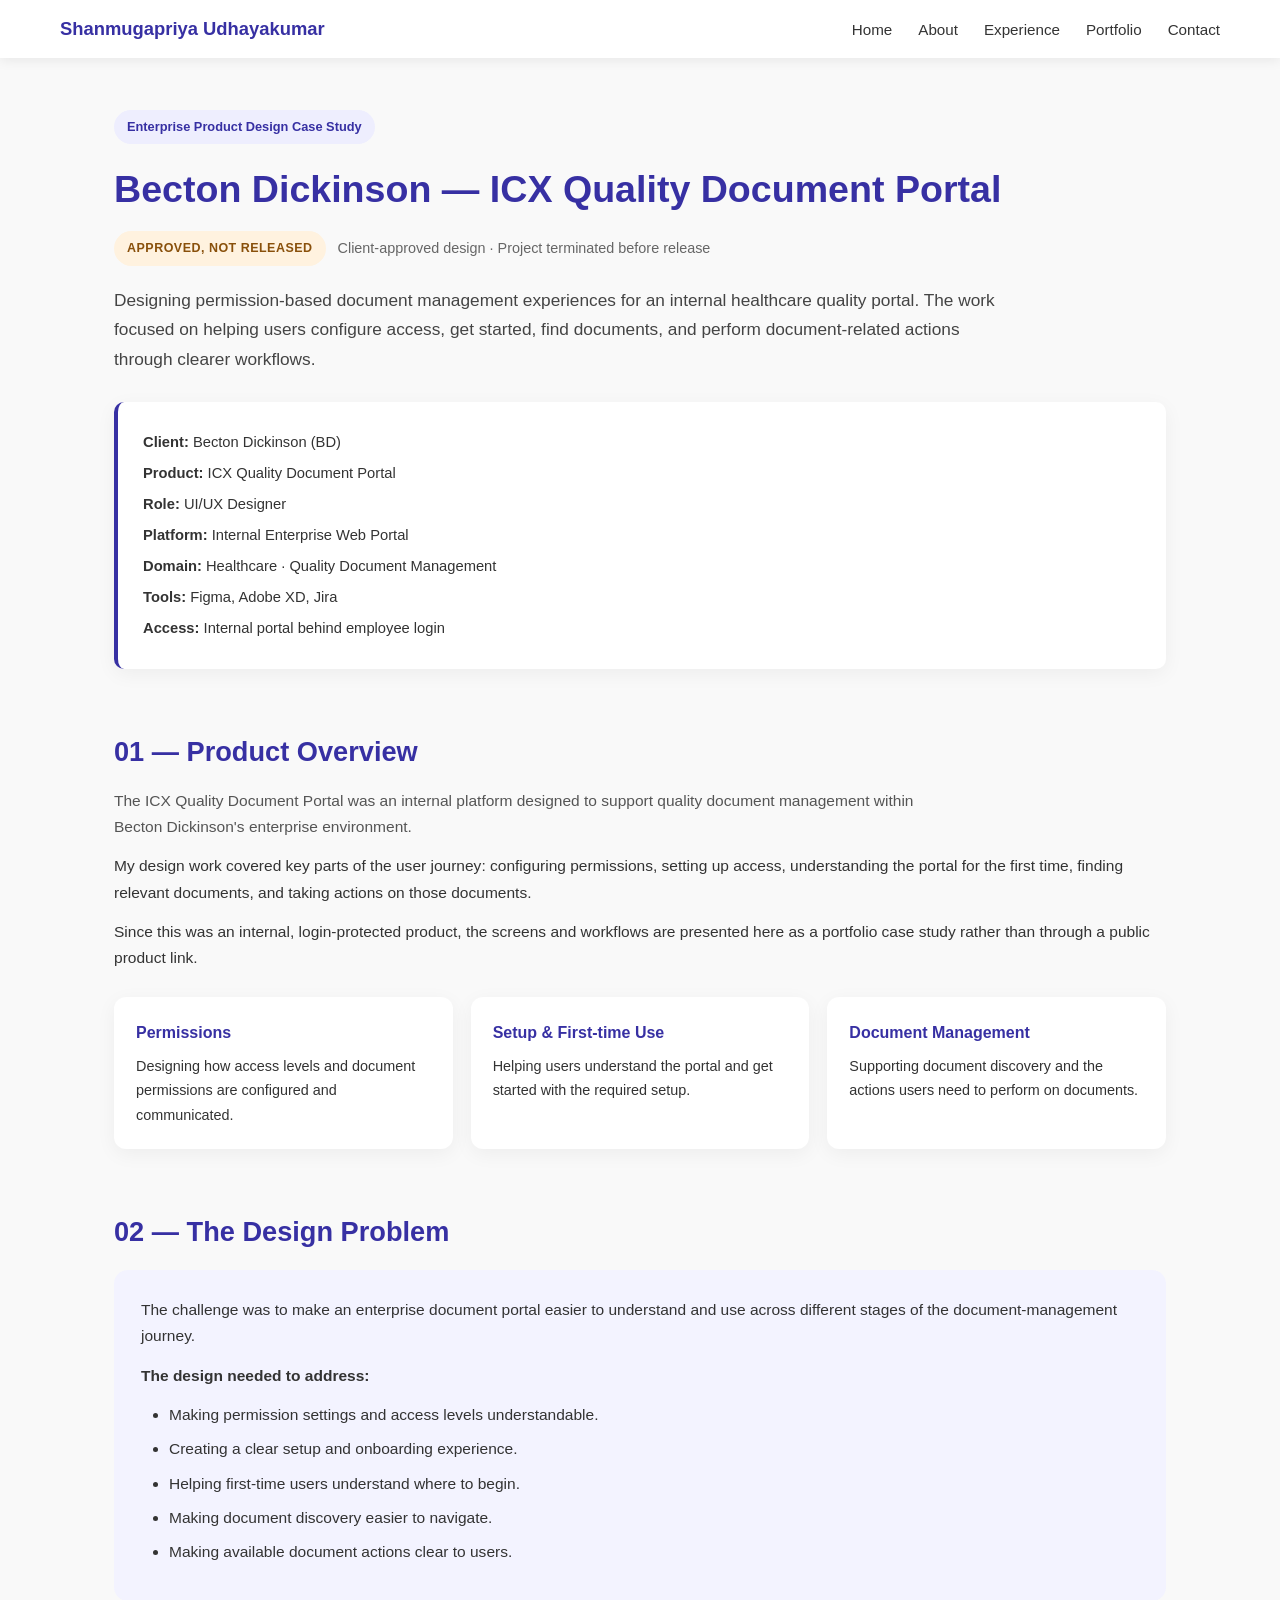
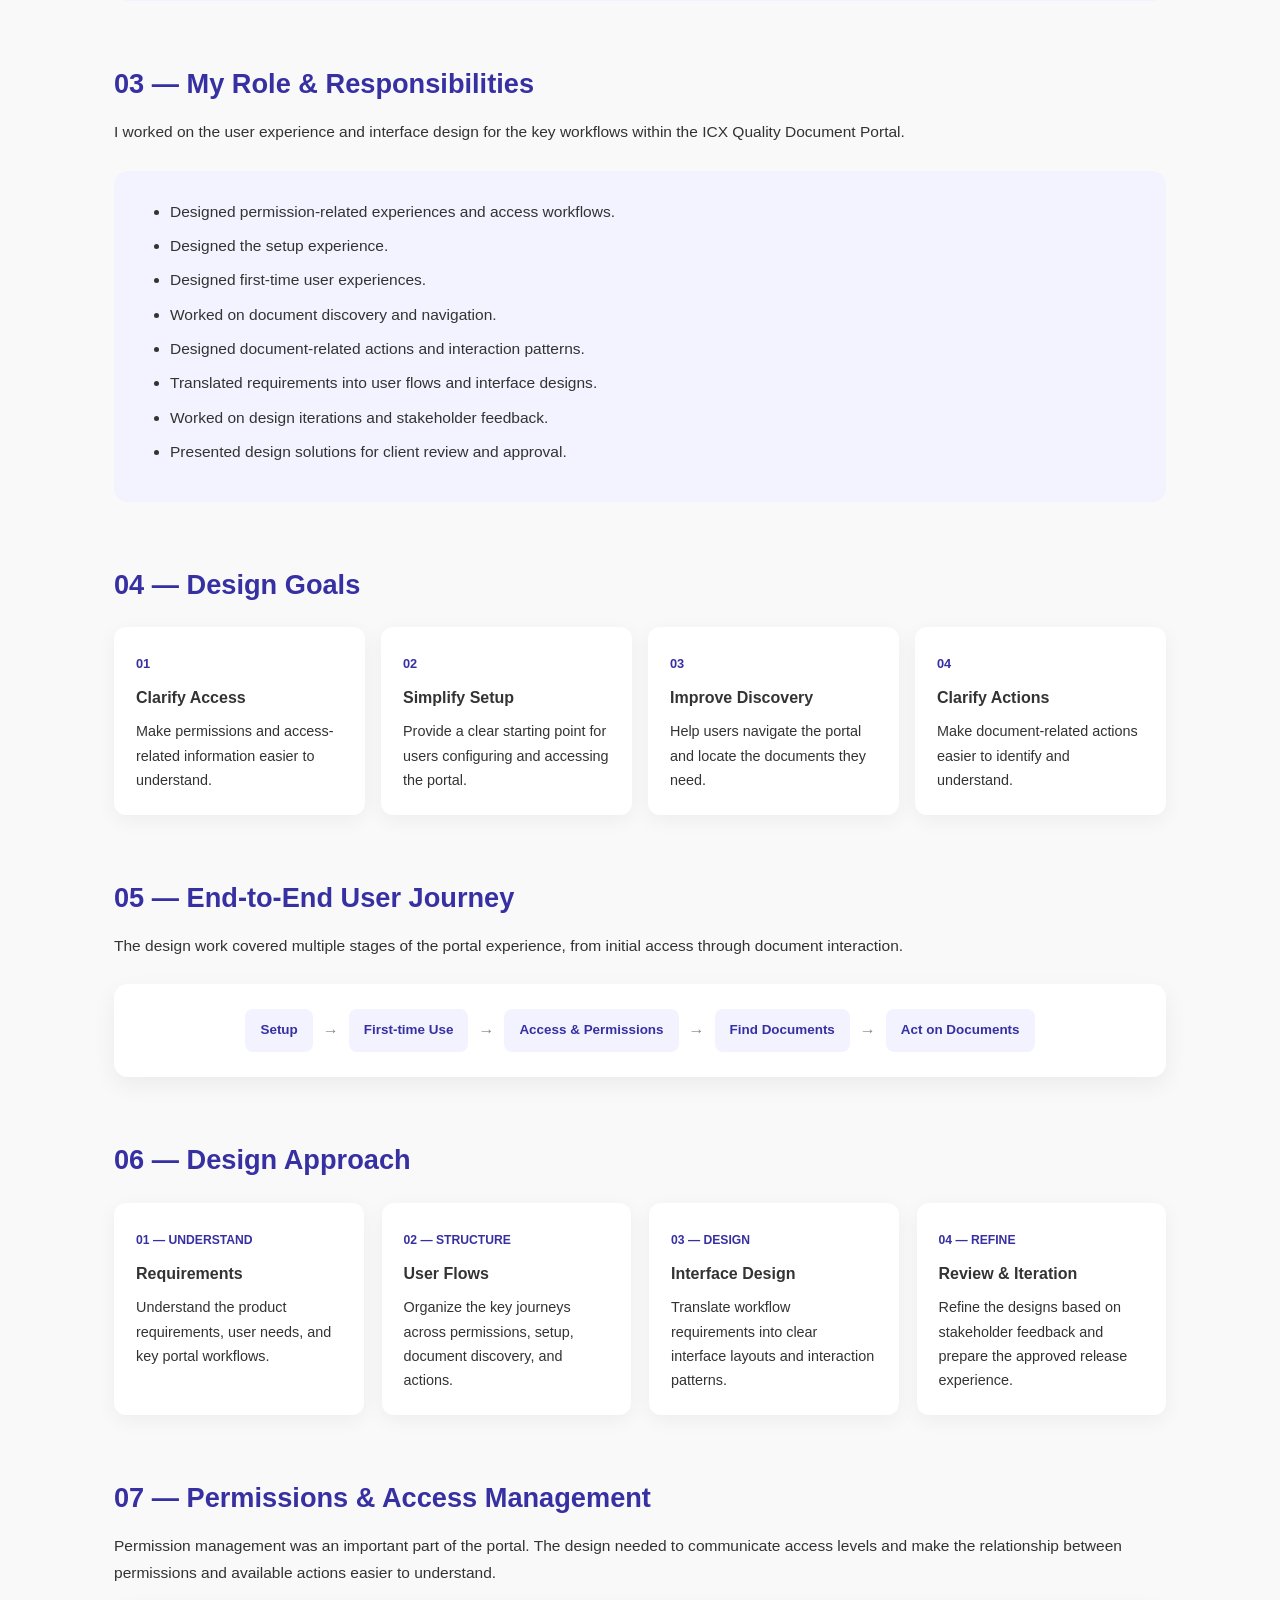
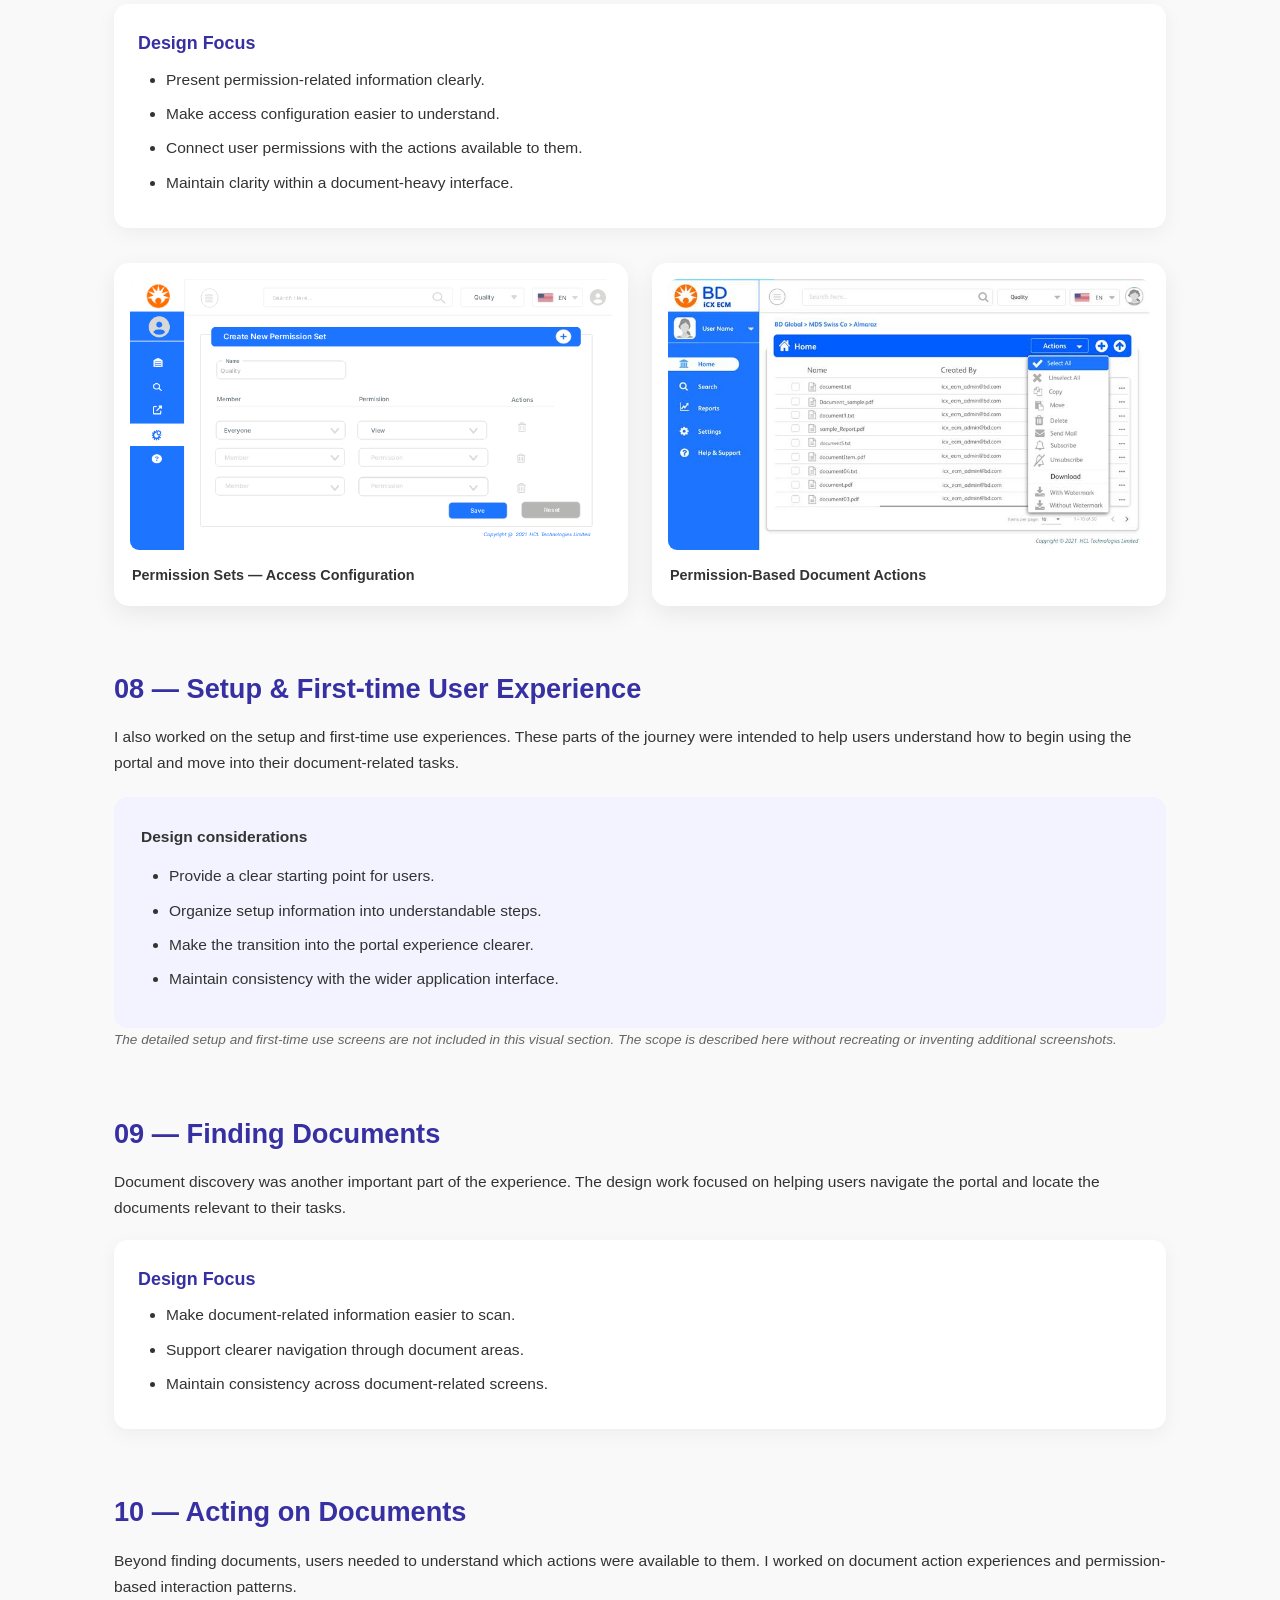
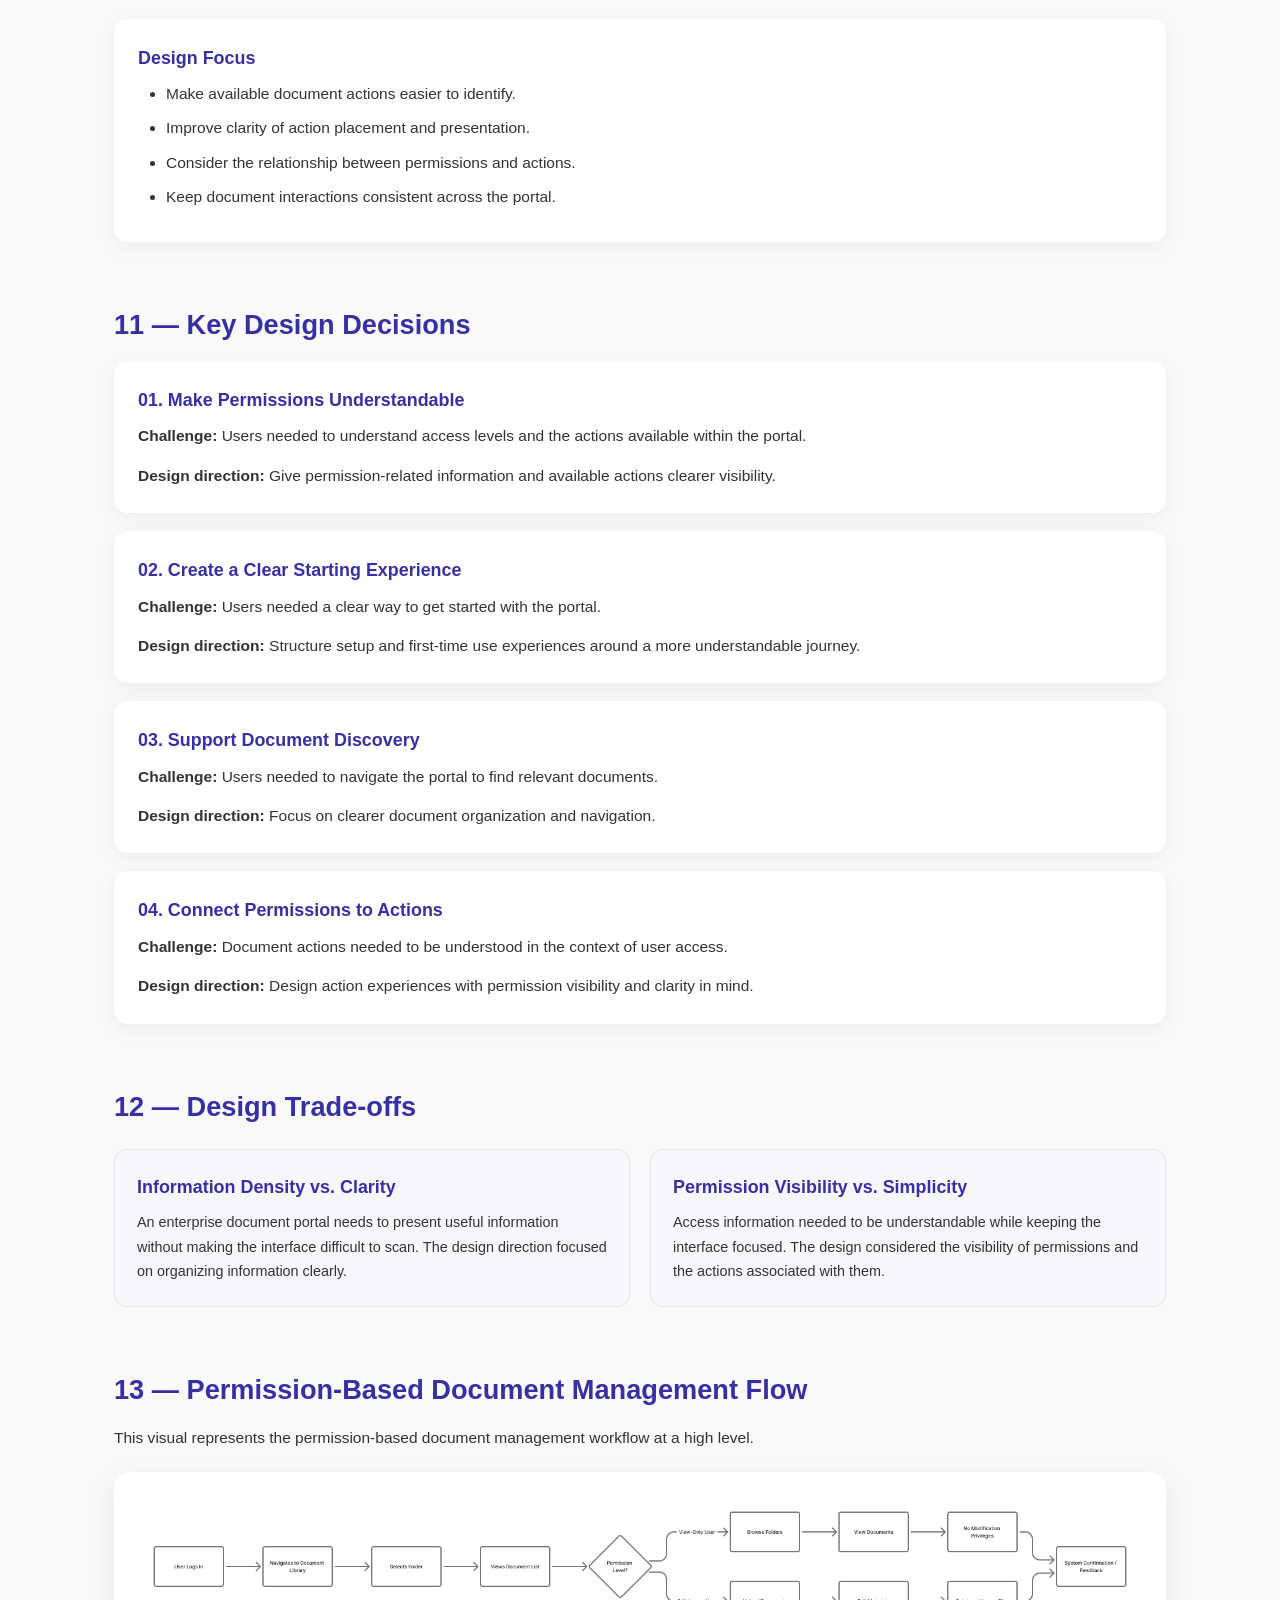
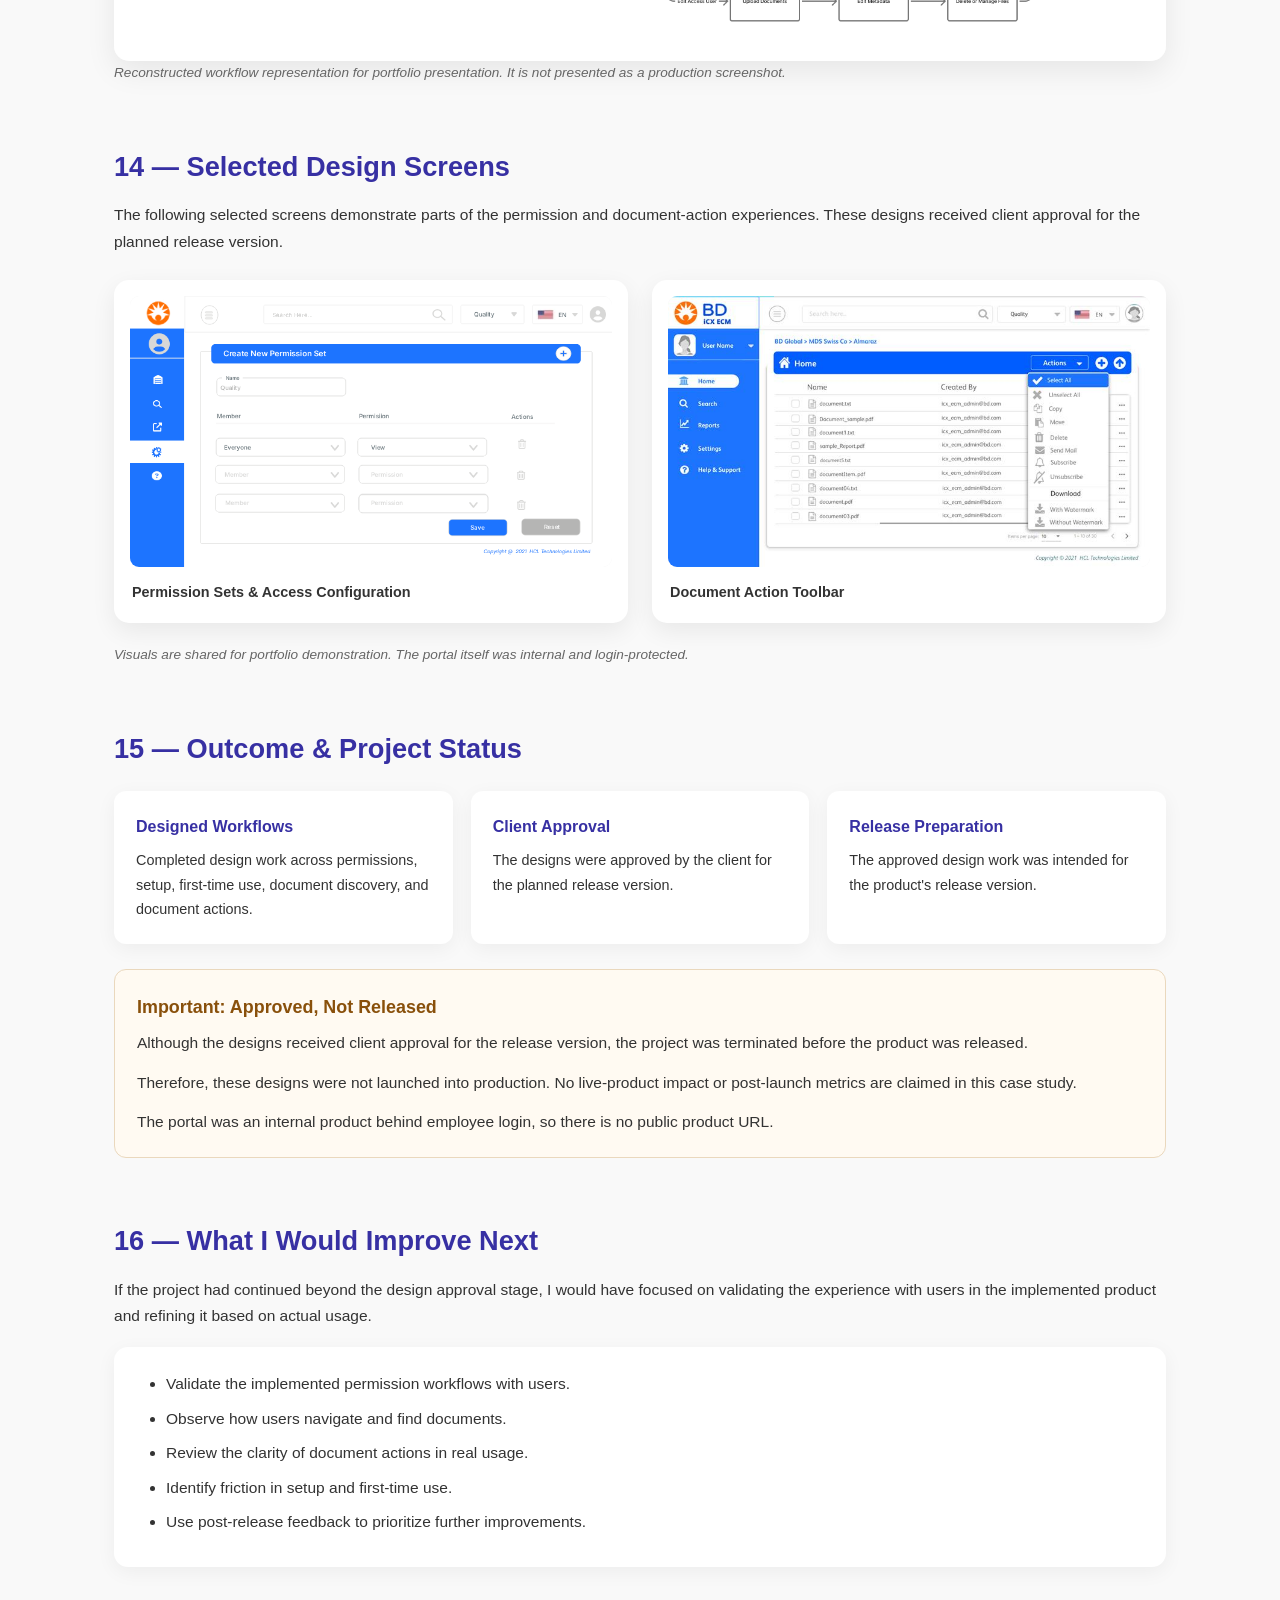
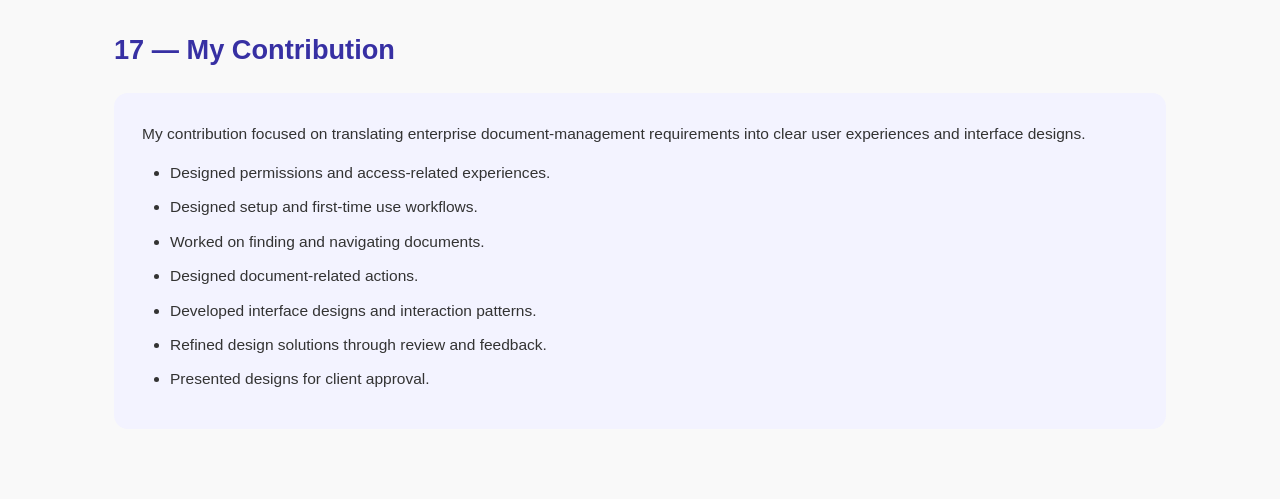
==== commit 9e1c0365: "Update bd.html" ====
--- a/projects/bd.html
+++ b/projects/bd.html
@@ -1010,33 +1010,13 @@
     </section>
 
 
-    <!-- 14 REUSABLE COMPONENTS -->
-
-    <section>
-        <h2>14 — Reusable UI Patterns</h2>
-
-        <p>
-            The design work included interface patterns across
-            the portal's document and permission-related experiences.
-        </p>
-
-        <div class="component-grid">
-
-            <div class="component-item">Permission Sets</div>
-            <div class="component-item">Document Action Toolbar</div>
-            <div class="component-item">Document Navigation</div>
-            <div class="component-item">Setup Experience</div>
-            <div class="component-item">First-time Use Patterns</div>
-            <div class="component-item">Document Management Views</div>
-
-        </div>
-    </section>
-
-
-    <!-- 15 FINAL DESIGNS -->
+   
+
+
+    <!-- 14 FINAL DESIGNS -->
 
     <section class="bd-visuals">
-        <h2>15 — Selected Design Screens</h2>
+        <h2>14 — Selected Design Screens</h2>
 
         <p>
             The following selected screens demonstrate parts of
@@ -1074,10 +1054,10 @@
     </section>
 
 
-    <!-- 16 OUTCOME -->
-
-    <section>
-        <h2>16 — Outcome & Project Status</h2>
+    <!-- 15 OUTCOME -->
+
+    <section>
+        <h2>15 — Outcome & Project Status</h2>
 
         <div class="outcome-grid">
 
@@ -1131,10 +1111,10 @@
     </section>
 
 
-    <!-- 17 WHAT I WOULD IMPROVE -->
-
-    <section>
-        <h2>17 — What I Would Improve Next</h2>
+    <!-- 16 WHAT I WOULD IMPROVE -->
+
+    <section>
+        <h2>16 — What I Would Improve Next</h2>
 
         <p>
             If the project had continued beyond the design approval stage,
@@ -1154,10 +1134,10 @@
     </section>
 
 
-    <!-- 18 MY CONTRIBUTION -->
-
-    <section>
-        <h2>18 — My Contribution</h2>
+    <!-- 17 MY CONTRIBUTION -->
+
+    <section>
+        <h2>17 — My Contribution</h2>
 
         <div class="role-box">
             <p>
